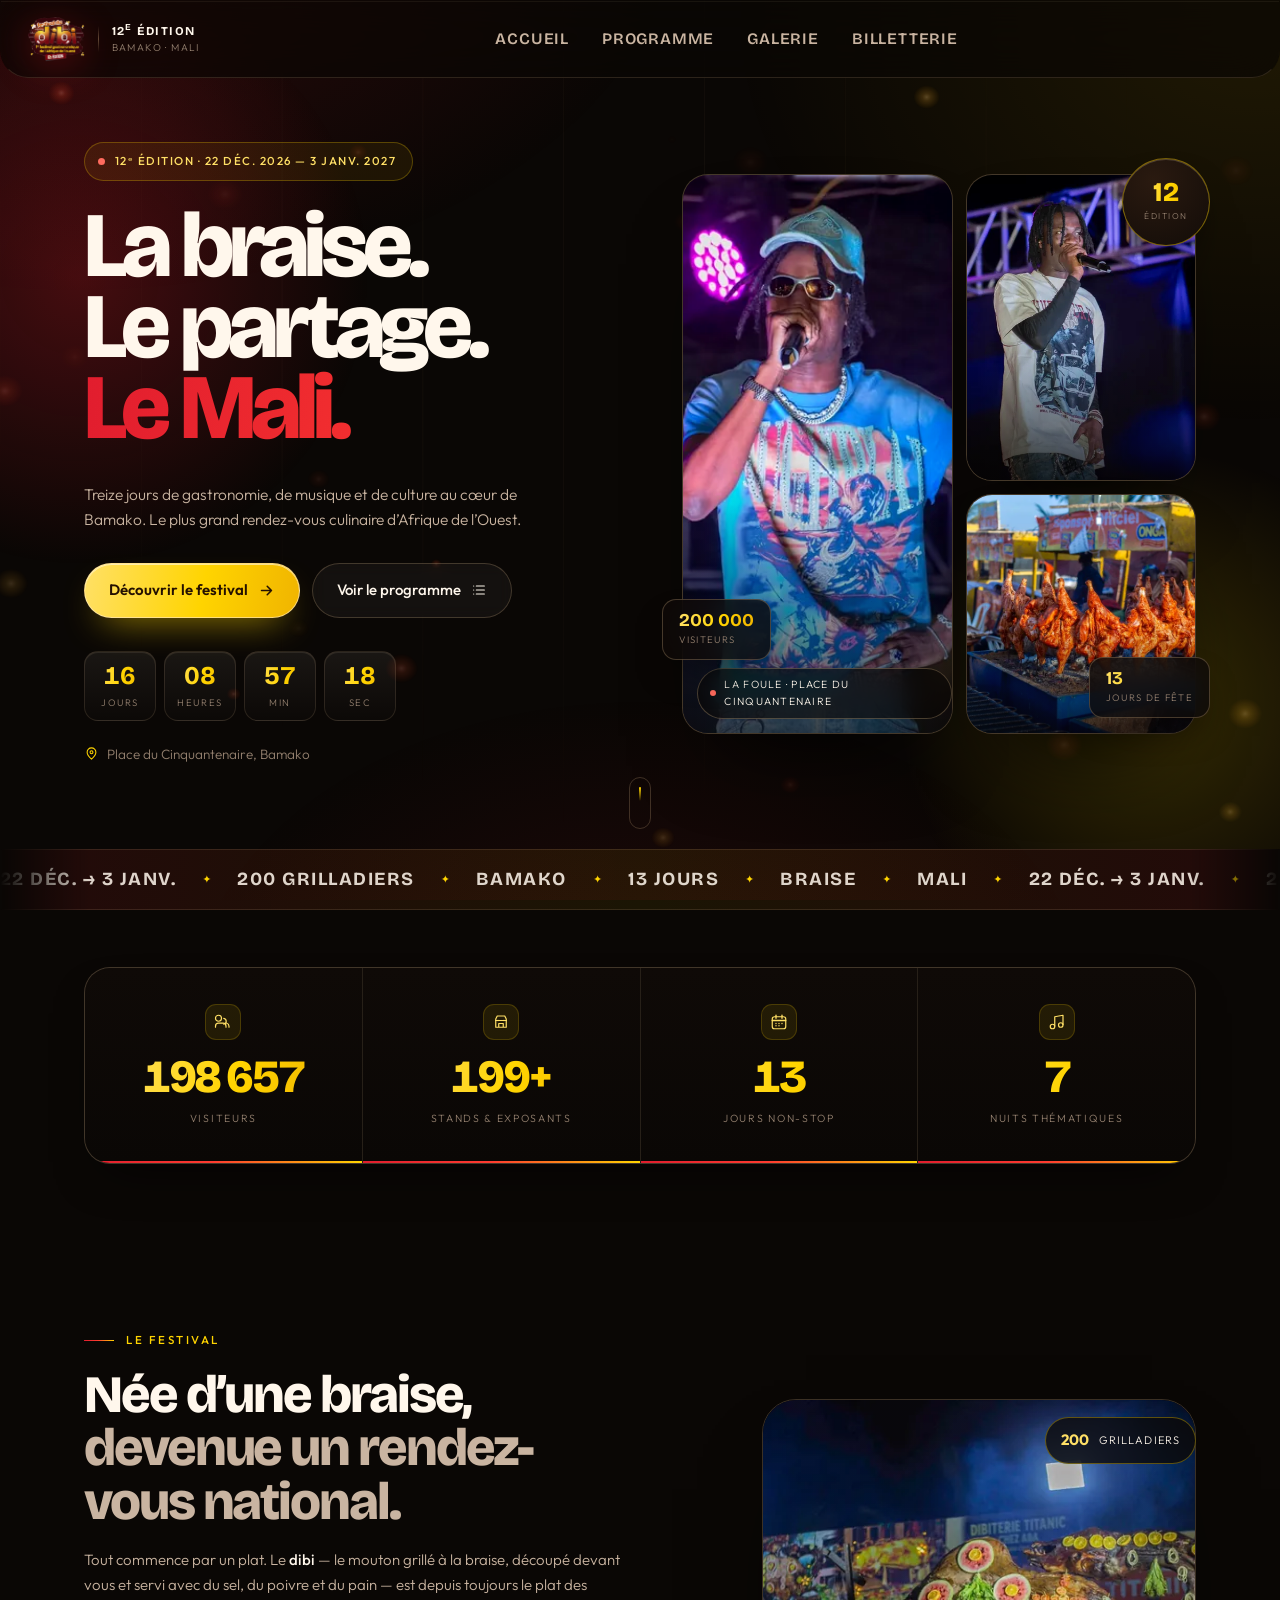
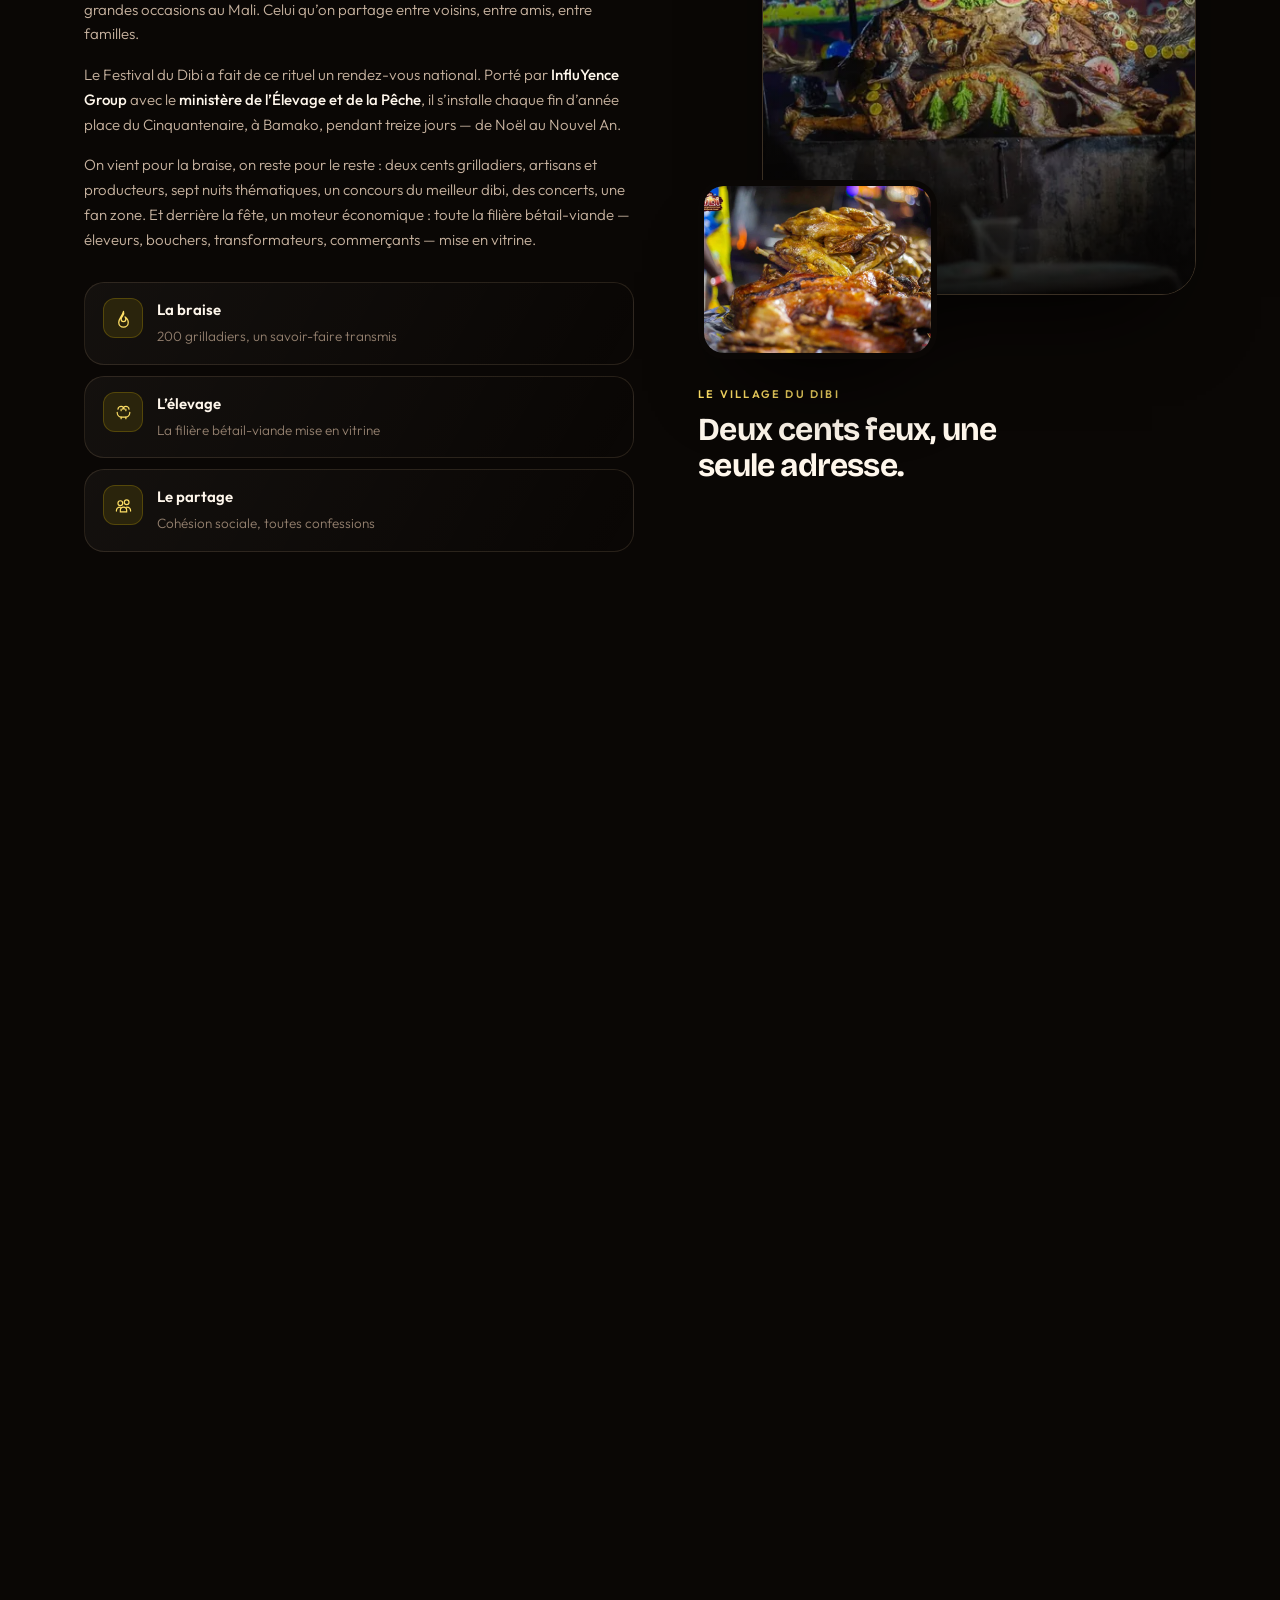
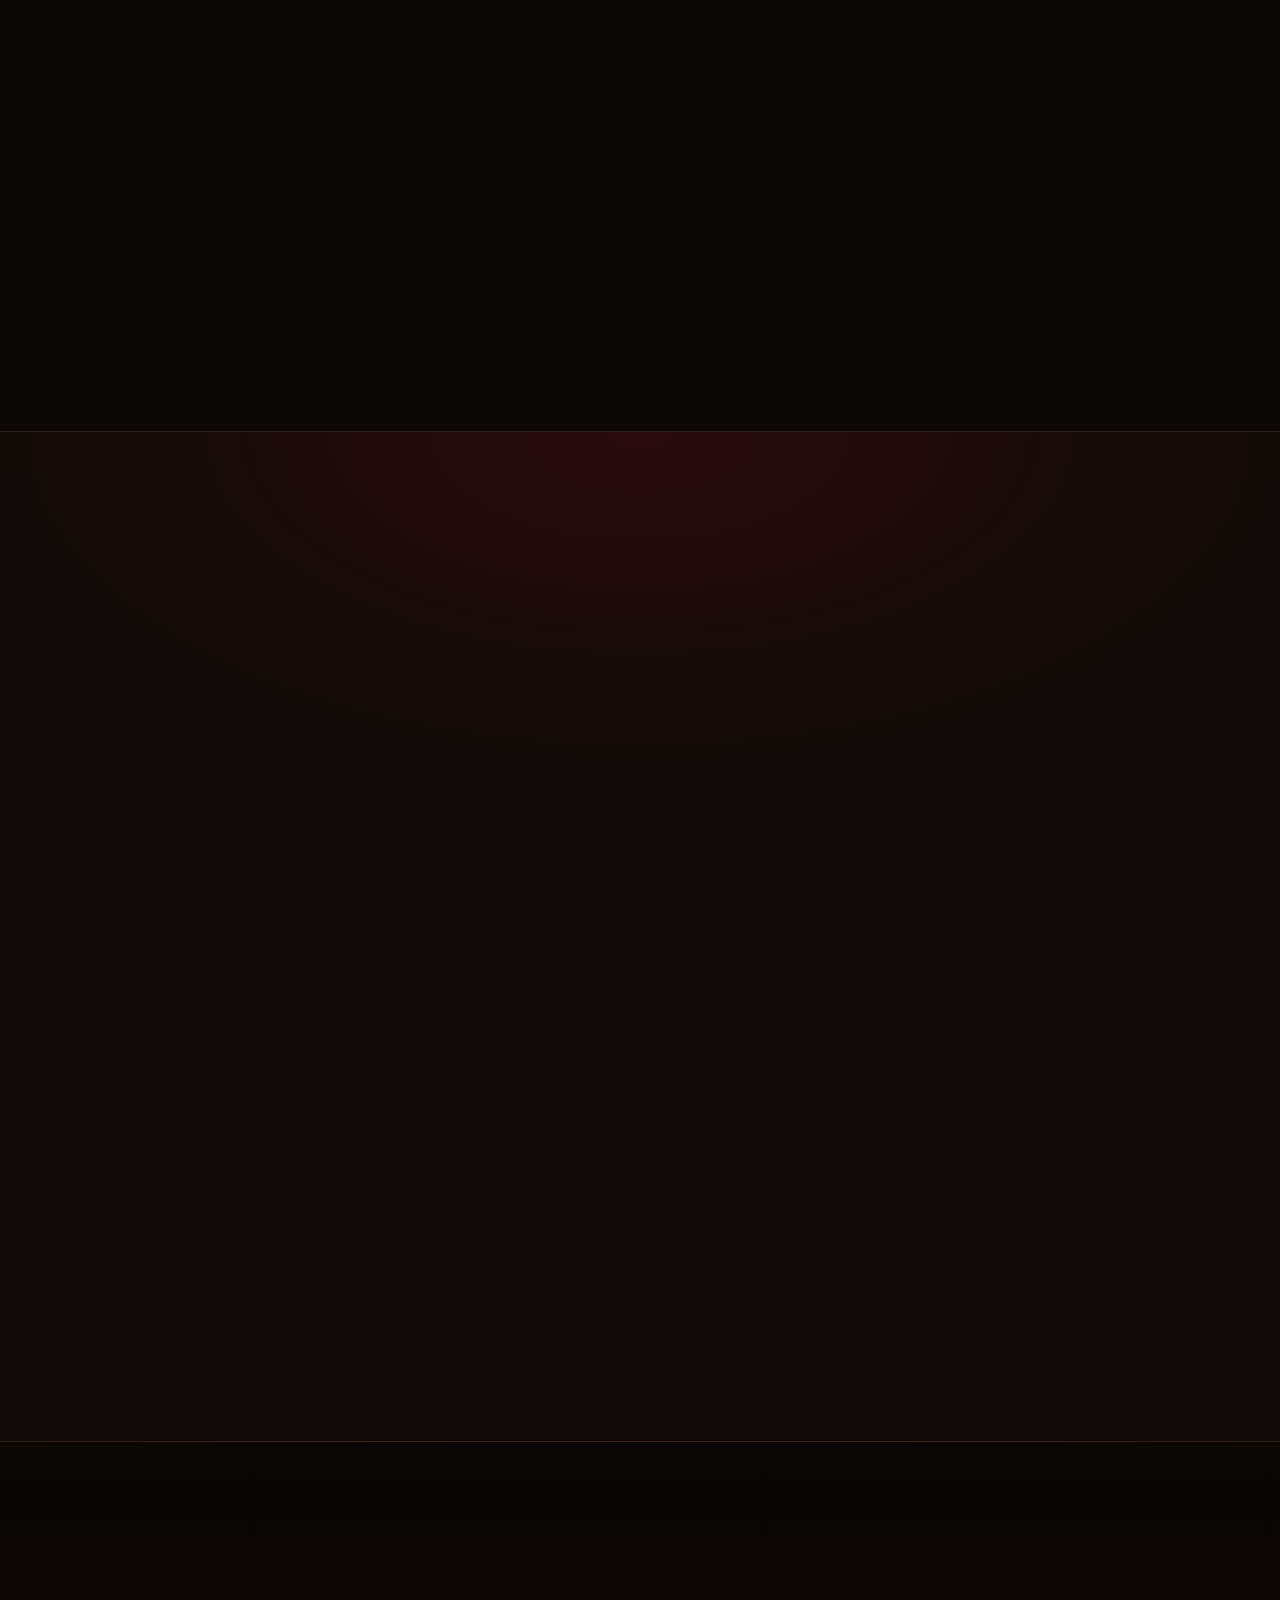
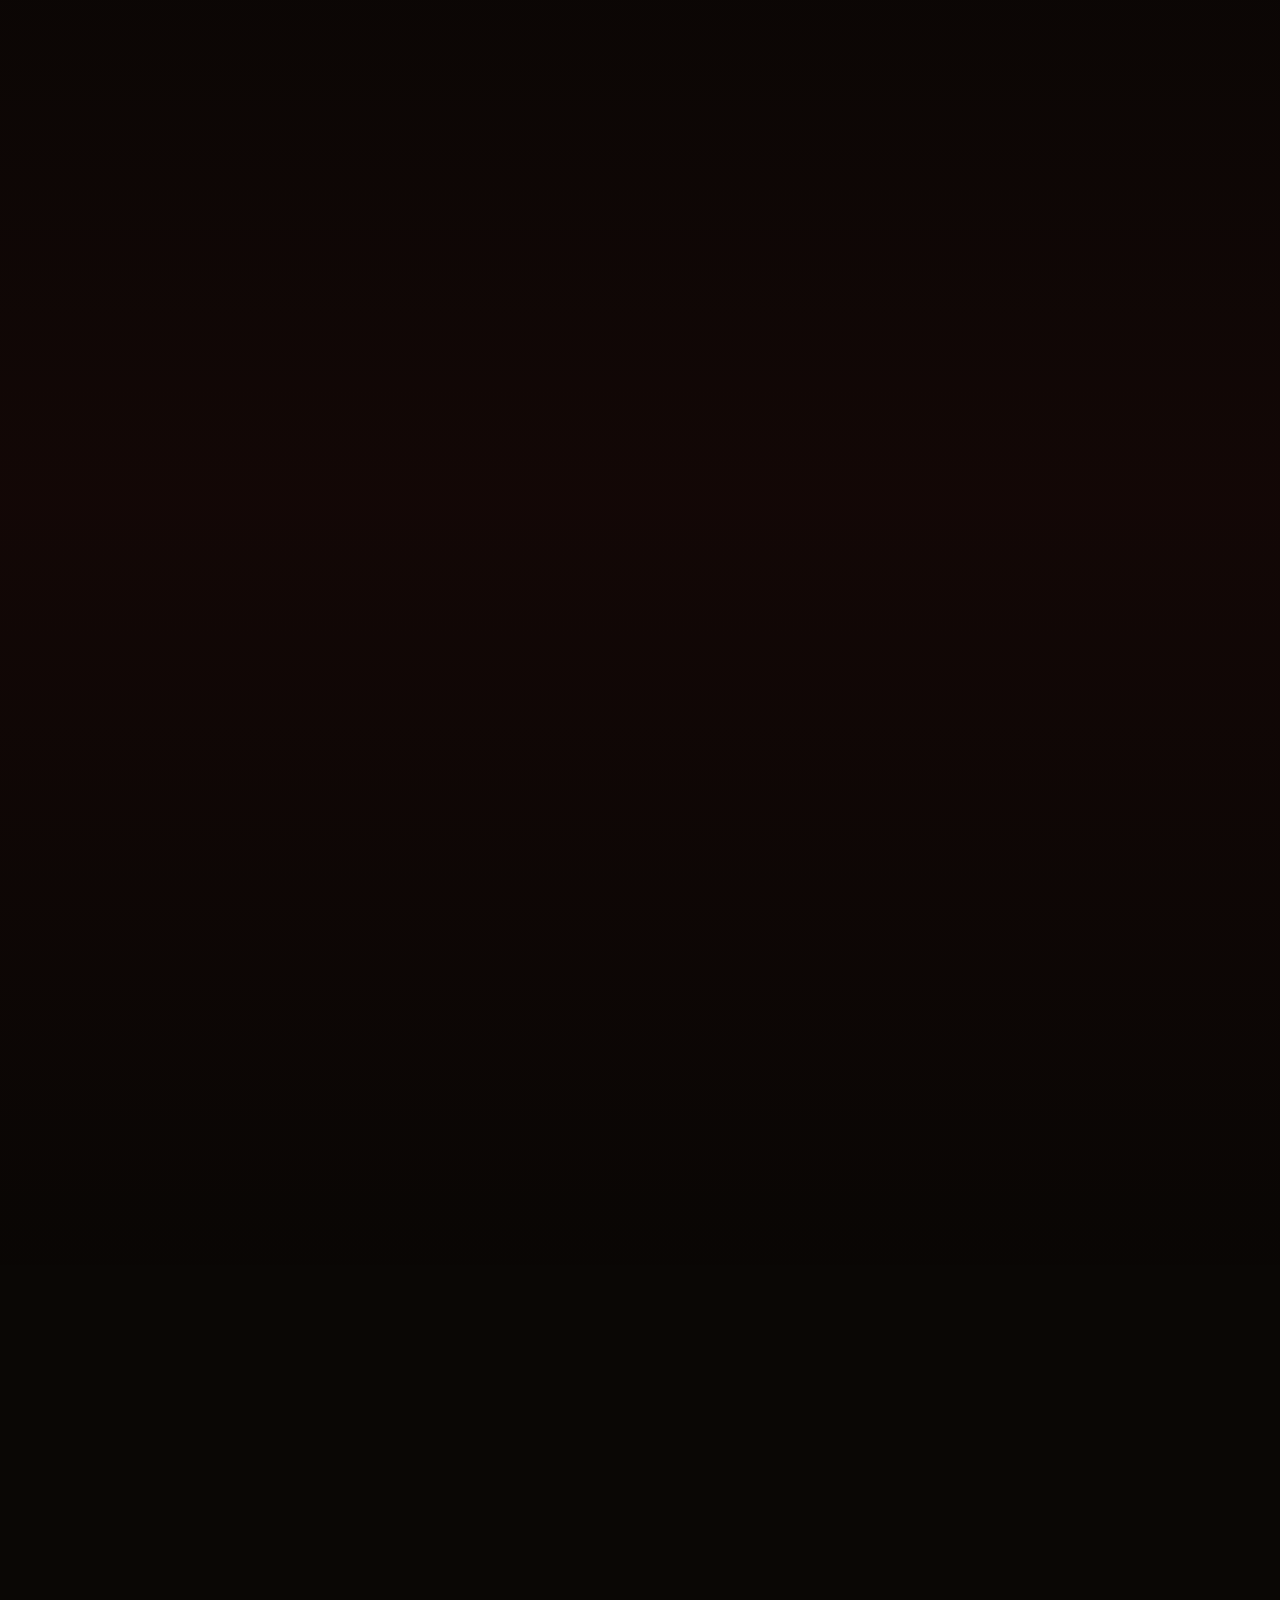
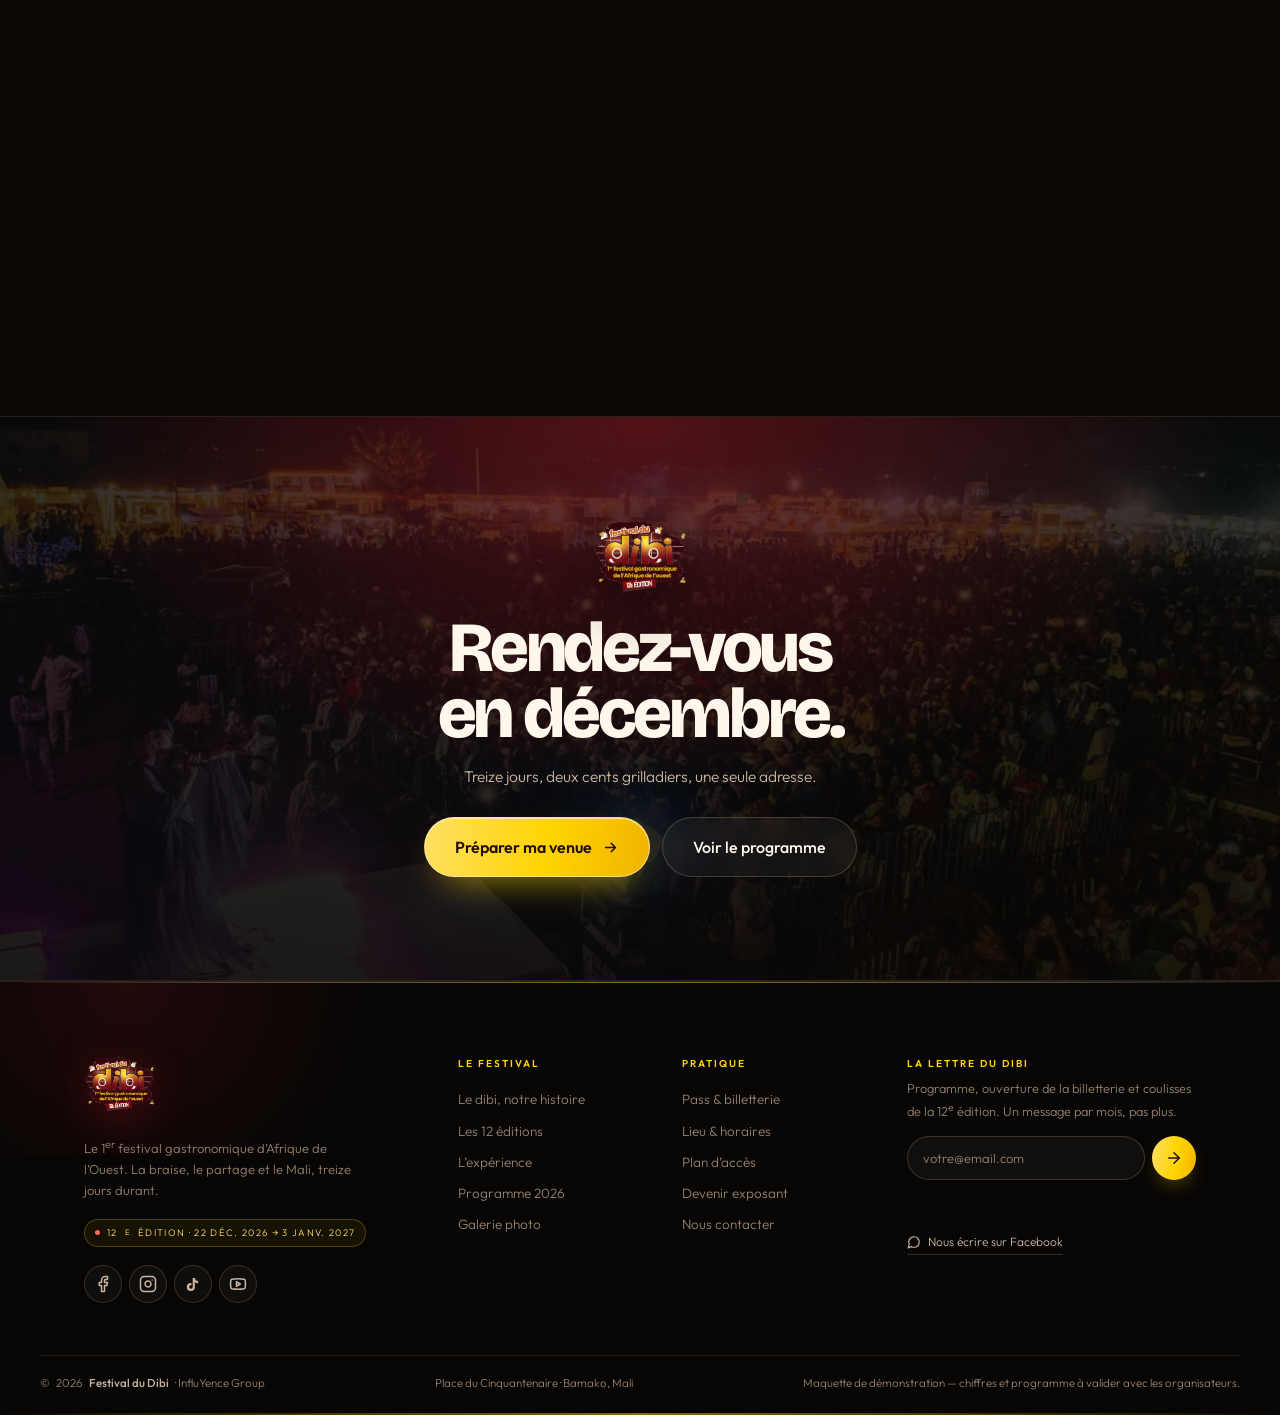
==== index.html @ 3b616dae "Structure a la racine pour GitHub Pages, suppression du Python et du code mort" ====
<!DOCTYPE html>
<html lang="fr">
<head>
<meta charset="utf-8">
<meta name="viewport" content="width=device-width, initial-scale=1, viewport-fit=cover">
<title>Festival du Dibi — 12ᵉ édition · Bamako</title>
<meta name="description" content="Le 1ᵉʳ festival gastronomique d’Afrique de l’Ouest. Du 22 décembre 2026 au 3 janvier 2027, place du Cinquantenaire à Bamako : braise, musique, partage.">
<meta name="theme-color" content="#0A0705">
<meta name="color-scheme" content="dark">
<meta name="apple-mobile-web-app-capable" content="yes">
<meta name="apple-mobile-web-app-status-bar-style" content="black-translucent">
<meta name="apple-mobile-web-app-title" content="Festi Dibi">

<script>document.documentElement.classList.add("js");</script>

<link rel="manifest" href="manifest.webmanifest">
<link rel="icon" href="assets/logo-mark.png" type="image/png">
<link rel="apple-touch-icon" href="assets/apple-touch-icon.png">

<meta property="og:type" content="website">
<meta property="og:title" content="Festival du Dibi — 12ᵉ édition">
<meta property="og:description" content="Treize jours de braise, de musique et de partage. Du 22 décembre 2026 au 3 janvier 2027, place du Cinquantenaire, Bamako.">
<meta property="og:image" content="assets/photos/og-festival.jpg">
<meta property="og:image:width" content="1200">
<meta property="og:image:height" content="630">
<meta name="twitter:card" content="summary_large_image">

<link rel="preconnect" href="https://fonts.googleapis.com">
<link rel="preconnect" href="https://fonts.gstatic.com" crossorigin>
<link href="https://fonts.googleapis.com/css2?family=Bricolage+Grotesque:opsz,wght@12..96,400;12..96,600;12..96,700;12..96,800&family=Outfit:wght@300;400;500;600&display=swap" rel="stylesheet">

<link rel="preload" as="image" href="assets/photos/singer-blue-1600.webp" imagesrcset="assets/photos/singer-blue-800.webp 800w, assets/photos/singer-blue-1600.webp 1600w" imagesizes="(max-width: 1080px) 92vw, 30vw">

<link rel="stylesheet" href="css/styles.css">
<link rel="stylesheet" href="css/header.css">
</head>
<body>

<a class="skip" href="#contenu">Aller au contenu</a>

<main id="contenu">

<!-- ================================ HERO ================================ -->
<section class="hero" id="accueil">
  <canvas class="embers" id="embers" aria-hidden="true"></canvas>
  <div class="hero__grid" aria-hidden="true"></div>
  <div class="hero__glow hero__glow--a" aria-hidden="true" data-parallax="0.05"></div>
  <div class="hero__glow hero__glow--b" aria-hidden="true" data-parallax="-0.04"></div>

  <div class="wrap hero__inner">
    <div class="hero__copy">
      <p class="chip" data-hero>
        <span class="chip__dot"></span>
        12ᵉ édition · 22 déc. 2026 — 3 janv. 2027
      </p>

      <h1 class="hero__title">
        <span class="line" data-hero>La braise.</span>
        <span class="line" data-hero>Le partage.</span>
        <span class="line grad" data-hero>Le Mali.</span>
      </h1>

      <p class="hero__lede" data-hero>
        Treize jours de gastronomie, de musique et de culture au cœur de Bamako.
        Le plus grand rendez-vous culinaire d’Afrique de l’Ouest.
      </p>

      <div class="hero__actions" data-hero>
        <a class="btn btn--primary" href="#festival">
          Découvrir le festival
          <svg class="arrow" viewBox="0 0 24 24" width="17" height="17" aria-hidden="true"><path d="M5 12h14M13 6l6 6-6 6" fill="none" stroke="currentColor" stroke-width="2.2" stroke-linecap="round" stroke-linejoin="round"/></svg>
        </a>
        <a class="btn btn--ghost" href="lineup.html">
          Voir le programme
          <svg viewBox="0 0 24 24" width="16" height="16" aria-hidden="true"><path d="M8 6h12M8 12h12M8 18h12M4 6h.01M4 12h.01M4 18h.01" fill="none" stroke="currentColor" stroke-width="1.8" stroke-linecap="round"/></svg>
        </a>
      </div>

      <div class="hero__meta" data-hero>
        <div class="countdown" id="countdown" aria-live="polite">
          <div class="countdown__cell"><b id="cd-d">—</b><span>jours</span></div>
          <div class="countdown__cell"><b id="cd-h">—</b><span>heures</span></div>
          <div class="countdown__cell"><b id="cd-m">—</b><span>min</span></div>
          <div class="countdown__cell"><b id="cd-s">—</b><span>sec</span></div>
        </div>
        <a class="hero__place" href="https://www.google.com/maps/search/?api=1&amp;query=Place+du+Cinquantenaire+Bamako" target="_blank" rel="noopener">
          <svg viewBox="0 0 24 24" width="15" height="15" aria-hidden="true"><path d="M12 21s7-6.1 7-11a7 7 0 1 0-14 0c0 4.9 7 11 7 11Z" fill="none" stroke="currentColor" stroke-width="1.7"/><circle cx="12" cy="10" r="2.3" fill="none" stroke="currentColor" stroke-width="1.7"/></svg>
          Place du Cinquantenaire, Bamako
        </a>
      </div>
    </div>

    <div class="hero__visual">
      <div class="frame frame--main" data-hero>
        <img src="assets/photos/singer-blue-800.webp"
             srcset="assets/photos/singer-blue-800.webp 800w, assets/photos/singer-blue-1600.webp 1600w"
             sizes="(max-width: 1080px) 92vw, 30vw"
             width="1600" height="1066"
             alt="Un artiste chante sur la scène du Festival du Dibi"
             fetchpriority="high" decoding="async">
        <span class="frame__tag"><span class="chip__dot"></span>La foule · Place du Cinquantenaire</span>
      </div>

      <div class="frame frame--a" data-hero>
        <img src="assets/photos/singer-white-800.webp"
             srcset="assets/photos/singer-white-800.webp 800w, assets/photos/singer-white-1600.webp 1600w"
             sizes="(max-width: 1080px) 45vw, 20vw"
             width="1600" height="1066"
             alt="Un artiste en concert sur la grande scène"
             loading="eager" decoding="async">
      </div>

      <div class="frame frame--b" data-hero>
        <img src="assets/photos/grill-skewers-800.webp"
             srcset="assets/photos/grill-skewers-800.webp 800w, assets/photos/grill-skewers-1600.webp 1600w"
             sizes="(max-width: 1080px) 45vw, 20vw"
             width="1600" height="1066"
             alt="Brochettes de dibi dorées sur la braise"
             loading="eager" decoding="async">
      </div>

      <div class="hero__edition" data-hero aria-hidden="true">
        <div><b>12</b><span>édition</span></div>
      </div>
      <div class="hero__badge hero__badge--1" data-hero>
        <b>200 000</b><span>visiteurs</span>
      </div>
      <div class="hero__badge hero__badge--2" data-hero>
        <b>13</b><span>jours de fête</span>
      </div>
    </div>
  </div>

  <a class="scroll-cue" href="#chiffres" aria-label="Faire défiler la page">
    <span class="scroll-cue__line"></span>
  </a>
</section>

<!-- ============================== MARQUEE ============================== -->
<div class="marquee" aria-hidden="true">
  <div class="marquee__track">
    <span>22 déc. → 3 janv.</span><i>✦</i><span>200 grilladiers</span><i>✦</i><span>Bamako</span><i>✦</i><span>13 jours</span><i>✦</i><span>Braise</span><i>✦</i><span>Mali</span><i>✦</i>
    <span>22 déc. → 3 janv.</span><i>✦</i><span>200 grilladiers</span><i>✦</i><span>Bamako</span><i>✦</i><span>13 jours</span><i>✦</i><span>Braise</span><i>✦</i><span>Mali</span><i>✦</i>
  </div>
</div>

<!-- =============================== CHIFFRES ============================= -->
<section class="section section--tight" id="chiffres">
  <div class="wrap">
    <div class="stats">
      <article class="stat" data-reveal>
        <span class="stat__ico">
          <svg width="18" height="18" viewBox="0 0 24 24" fill="none" aria-hidden="true"><path d="M16 19v-1.5a4 4 0 0 0-4-4H6a4 4 0 0 0-4 4V19m18 0v-1.5a4 4 0 0 0-3-3.87M13 7.13A4 4 0 0 1 13 15M10 7a4 4 0 1 1-8 0 4 4 0 0 1 8 0Z" stroke="currentColor" stroke-width="1.6" stroke-linecap="round"/></svg>
        </span>
        <b class="stat__num" data-count="200000">0</b>
        <span class="stat__label">visiteurs</span>
      </article>
      <article class="stat" data-reveal data-delay="70">
        <span class="stat__ico">
          <svg width="18" height="18" viewBox="0 0 24 24" fill="none" aria-hidden="true"><path d="M4 10h16M5 10V8l2-4h10l2 4v2M5 10v9h14v-9M9 19v-5h6v5" stroke="currentColor" stroke-width="1.6" stroke-linejoin="round"/><path d="M8 10h.01M16 10h.01" stroke="currentColor" stroke-width="2" stroke-linecap="round"/></svg>
        </span>
        <b class="stat__num" data-count="200" data-suffix="+">0</b>
        <span class="stat__label">stands &amp; exposants</span>
      </article>
      <article class="stat" data-reveal data-delay="140">
        <span class="stat__ico">
          <svg width="18" height="18" viewBox="0 0 24 24" fill="none" aria-hidden="true"><rect x="3" y="5" width="18" height="16" rx="3" stroke="currentColor" stroke-width="1.6"/><path d="M8 3v4M16 3v4M3 10h18M8 14h.01M12 14h.01M16 14h.01M8 17h.01M12 17h.01" stroke="currentColor" stroke-width="1.8" stroke-linecap="round"/></svg>
        </span>
        <b class="stat__num" data-count="13">0</b>
        <span class="stat__label">jours non-stop</span>
      </article>
      <article class="stat" data-reveal data-delay="210">
        <span class="stat__ico">
          <svg width="18" height="18" viewBox="0 0 24 24" fill="none" aria-hidden="true"><path d="M9 18V5l11-2v13" stroke="currentColor" stroke-width="1.6" stroke-linejoin="round"/><circle cx="6" cy="18" r="3" stroke="currentColor" stroke-width="1.6"/><circle cx="17" cy="16" r="3" stroke="currentColor" stroke-width="1.6"/></svg>
        </span>
        <b class="stat__num" data-count="7">0</b>
        <span class="stat__label">nuits thématiques</span>
      </article>
    </div>
  </div>
</section>

<!-- =============================== FESTIVAL ============================= -->
<section class="section" id="festival">
  <div class="wrap split">
    <div class="split__text">
      <p class="eyebrow" data-reveal>Le festival</p>
      <h2 class="h2" data-reveal data-delay="60">
        Née d’une braise,<br><span class="muted">devenue un rendez-vous national.</span>
      </h2>
      <p class="lead" data-reveal data-delay="120">
        Tout commence par un plat. Le <strong>dibi</strong> — le mouton grillé à la braise,
        découpé devant vous et servi avec du sel, du poivre et du pain — est depuis toujours
        le plat des grandes occasions au Mali. Celui qu’on partage entre voisins, entre amis,
        entre familles.
      </p>
      <p class="lead" data-reveal data-delay="170">
        Le Festival du Dibi a fait de ce rituel un rendez-vous national. Porté par
        <strong>InfluYence Group</strong> avec le <strong>ministère de l’Élevage et de la Pêche</strong>,
        il s’installe chaque fin d’année place du Cinquantenaire, à Bamako, pendant treize
        jours — de Noël au Nouvel An.
      </p>
      <p class="lead" data-reveal data-delay="220">
        On vient pour la braise, on reste pour le reste : deux cents grilladiers, artisans et
        producteurs, sept nuits thématiques, un concours du meilleur dibi, des concerts, une
        fan zone. Et derrière la fête, un moteur économique : toute la filière bétail-viande —
        éleveurs, bouchers, transformateurs, commerçants — mise en vitrine.
      </p>

      <ul class="pillars">
        <li data-reveal data-delay="250">
          <span class="pillars__ico">
            <svg viewBox="0 0 24 24" width="19" height="19" aria-hidden="true"><path d="M12 3c2 5-3 6-3 10a3 3 0 0 0 6 0c0-1-.4-2-1-3 3 2 4 5 4 7a6 6 0 1 1-12 0c0-5 4-7 6-14Z" fill="none" stroke="currentColor" stroke-width="1.6" stroke-linejoin="round"/></svg>
          </span>
          <div><b>La braise</b><span>200 grilladiers, un savoir-faire transmis</span></div>
        </li>
        <li data-reveal data-delay="295">
          <span class="pillars__ico">
            <svg viewBox="0 0 24 24" width="19" height="19" aria-hidden="true"><path d="M5 9c0-2 2-3.5 4-3.5S13 7 13 9M19 9c0-2-2-3.5-4-3.5S11 7 11 9M4 13c0 3 2 6 5 6h6c3 0 5-3 5-6M9 9v2m6-2v2" fill="none" stroke="currentColor" stroke-width="1.5" stroke-linecap="round"/><path d="M9 19v2m6-2v2" stroke="currentColor" stroke-width="1.5" stroke-linecap="round"/></svg>
          </span>
          <div><b>L’élevage</b><span>La filière bétail-viande mise en vitrine</span></div>
        </li>
        <li data-reveal data-delay="340">
          <span class="pillars__ico">
            <svg viewBox="0 0 24 24" width="19" height="19" aria-hidden="true"><path d="M16 11a3 3 0 1 0 0-6 3 3 0 0 0 0 6Zm-8 1a3 3 0 1 0 0-6 3 3 0 0 0 0 6Zm0 2c-3 0-5 2-5 5m13-5c3 0 5 2 5 5m-9-5c-2.5 0-4 1.5-4 4v2h8v-2c0-2.5-1.5-4-4-4Z" fill="none" stroke="currentColor" stroke-width="1.5" stroke-linecap="round"/></svg>
          </span>
          <div><b>Le partage</b><span>Cohésion sociale, toutes confessions</span></div>
        </li>
      </ul>
    </div>

    <div class="split__media" data-reveal="scale" data-delay="100">
      <div class="photo-stack">
        <figure class="photo-stack__main">
          <img src="assets/photos/grill-stall-800.webp"
               srcset="assets/photos/grill-stall-800.webp 800w, assets/photos/grill-stall-1600.webp 1600w"
               sizes="(max-width: 1080px) 90vw, 42vw"
               width="1600" height="1066"
               alt="Une pièce de dibi décorée, présentée la nuit dans le village des grilladiers"
               loading="lazy" decoding="async">
        </figure>
        <figure class="photo-stack__inset">
          <img src="assets/photos/grill-close-800.webp"
               srcset="assets/photos/grill-close-800.webp 800w, assets/photos/grill-close-1600.webp 1600w"
               sizes="(max-width: 1080px) 48vw, 22vw"
               width="1600" height="1066"
               alt="Dibi grillé, doré et croustillant"
               loading="lazy" decoding="async">
        </figure>
        <div class="photo-stack__badge"><b>200</b> grilladiers</div>
      </div>
      <div class="photo-stack__caption">
        <span>Le village du dibi</span>
        <b>Deux cents feux, une seule adresse.</b>
      </div>
    </div>
  </div>
</section>

<!-- ============================== EXPÉRIENCE ============================ -->
<section class="section section--lazy" id="experience">
  <div class="wrap">
    <header class="section__head section__head--split">
      <div>
        <p class="eyebrow" data-reveal>Sur place</p>
        <h2 class="h2" data-reveal data-delay="60">Six raisons<br><span class="muted">de venir.</span></h2>
      </div>
      <p class="section__intro section__intro--right" data-reveal data-delay="120">
        Le programme complet des treize jours arrive sur la plateforme.
        En attendant, voici ce qui vous attend place du Cinquantenaire.
      </p>
    </header>

    <div class="exp-grid" data-stagger>
      <article class="exp" data-stagger-item>
        <div class="exp__media">
          <img src="assets/photos/grill-close-800.webp" width="1600" height="1066" alt="Le dibi à la braise" loading="lazy" decoding="async">
          <span class="exp__ico"><svg width="18" height="18" viewBox="0 0 24 24" fill="none" aria-hidden="true"><path d="M12 3c2 5-3 6-3 10a3 3 0 0 0 6 0c0-1-.4-2-1-3 3 2 4 5 4 7a6 6 0 1 1-12 0c0-5 4-7 6-14Z" stroke="currentColor" stroke-width="1.6" stroke-linejoin="round"/></svg></span>
          <span class="exp__num">01</span>
          <span class="exp__cat">Gastronomie</span>
        </div>
        <div class="exp__body">
          <h3>Le concours du meilleur dibi</h3>
          <p>Les grilladiers s’affrontent à la braise. Le public goûte, vote, et le palmarès se joue au feu.</p>
        </div>
      </article>

      <article class="exp" data-stagger-item>
        <div class="exp__media">
          <img src="assets/photos/singer-blue-800.webp" width="1600" height="1066" alt="Concert sur la grande scène" loading="lazy" decoding="async">
          <span class="exp__ico"><svg width="18" height="18" viewBox="0 0 24 24" fill="none" aria-hidden="true"><path d="M9 18V5l11-2v13" stroke="currentColor" stroke-width="1.6" stroke-linejoin="round"/><circle cx="6" cy="18" r="3" stroke="currentColor" stroke-width="1.6"/><circle cx="17" cy="16" r="3" stroke="currentColor" stroke-width="1.6"/></svg></span>
          <span class="exp__num">02</span>
          <span class="exp__cat">Musique</span>
        </div>
        <div class="exp__body">
          <h3>Les nuits thématiques</h3>
          <p>Sept soirées, sept ambiances : concerts, invités d’honneur, traditions et patrimoine malien.</p>
        </div>
      </article>

      <article class="exp" data-stagger-item>
        <div class="exp__media">
          <img src="assets/photos/stage-tradition-800.webp" width="1600" height="1066" alt="Deux hommes en tenue traditionnelle sur la scène" loading="lazy" decoding="async">
          <span class="exp__ico"><svg width="18" height="18" viewBox="0 0 24 24" fill="none" aria-hidden="true"><path d="M4 9h16l-1 11H5L4 9Zm4 0V6a4 4 0 0 1 8 0v3M9 13v3m6-3v3" stroke="currentColor" stroke-width="1.6" stroke-linejoin="round"/></svg></span>
          <span class="exp__num">03</span>
          <span class="exp__cat">Artisanat</span>
        </div>
        <div class="exp__body">
          <h3>Le village artisanal</h3>
          <p>Pagnes, cuir, bijoux, épices : les artisans du Mali exposent et vendent sur place.</p>
        </div>
      </article>

      <article class="exp" data-stagger-item>
        <div class="exp__media">
          <img src="assets/photos/aerial-800.webp" width="1600" height="1066" alt="Vue aérienne du village du festival" loading="lazy" decoding="async">
          <span class="exp__ico"><svg width="18" height="18" viewBox="0 0 24 24" fill="none" aria-hidden="true"><rect x="3" y="4" width="18" height="13" rx="2" stroke="currentColor" stroke-width="1.6"/><path d="M8 21h8m-4-4v4" stroke="currentColor" stroke-width="1.6" stroke-linecap="round"/><path d="m10 8 4 2.5-4 2.5V8Z" fill="currentColor"/></svg></span>
          <span class="exp__num">04</span>
          <span class="exp__cat">Sport</span>
        </div>
        <div class="exp__body">
          <h3>La fan zone</h3>
          <p>Les matchs diffusés en direct, dans une ambiance de stade, entre deux brochettes.</p>
        </div>
      </article>

      <article class="exp" data-stagger-item>
        <div class="exp__media">
          <img src="assets/photos/crowd-girls-800.webp" width="1600" height="1066" alt="Des festivalières souriantes dans la foule" loading="lazy" decoding="async">
          <span class="exp__ico"><svg width="18" height="18" viewBox="0 0 24 24" fill="none" aria-hidden="true"><path d="M7 3v8m10-8v8M5 11h14v2a7 7 0 0 1-14 0v-2Zm7 9v3" stroke="currentColor" stroke-width="1.6" stroke-linecap="round" stroke-linejoin="round"/></svg></span>
          <span class="exp__num">05</span>
          <span class="exp__cat">Convivialité</span>
        </div>
        <div class="exp__body">
          <h3>Le repas partagé</h3>
          <p>Des tables communes, des inconnus qui deviennent voisins. C’est ça, le dibi.</p>
        </div>
      </article>

      <article class="exp" data-stagger-item>
        <div class="exp__media">
          <img src="assets/photos/grill-stall-800.webp" width="1600" height="1066" alt="Une pièce de dibi décorée dans le village des grilladiers" loading="lazy" decoding="async">
          <span class="exp__ico"><svg width="18" height="18" viewBox="0 0 24 24" fill="none" aria-hidden="true"><path d="M12 21c5-2 8-6 8-11V5l-8-2-8 2v5c0 5 3 9 8 11Z" stroke="currentColor" stroke-width="1.6" stroke-linejoin="round"/><path d="M9 12c1.5-2 4.5-2 6 0M9.5 15c1-1 4-1 5 0" stroke="currentColor" stroke-width="1.5" stroke-linecap="round"/></svg></span>
          <span class="exp__num">06</span>
          <span class="exp__cat">Filière</span>
        </div>
        <div class="exp__body">
          <h3>Le village des producteurs</h3>
          <p>Riz, mil, sorgho, volaille, poisson : les filières agricoles maliennes en vitrine.</p>
        </div>
      </article>
    </div>
  </div>
</section>

<!-- =============================== GALERIE ============================== -->
<section class="section section--lazy" id="galerie">
  <div class="wrap">
    <div class="section__topline">
      <header class="section__head">
        <p class="eyebrow" data-reveal>La braise en images</p>
        <h2 class="h2" data-reveal data-delay="60">Des visages,<br><span class="muted">des feux, des nuits.</span></h2>
      </header>
      <a class="link-arrow" href="galerie.html" data-reveal data-delay="120">
        Toute la galerie
        <svg viewBox="0 0 24 24" width="15" height="15" aria-hidden="true"><path d="M5 12h14M13 6l6 6-6 6" fill="none" stroke="currentColor" stroke-width="2" stroke-linecap="round" stroke-linejoin="round"/></svg>
      </a>
    </div>

    <div class="gal-grid" data-stagger>
      <figure class="shot shot--wide" data-stagger-item>
        <button class="shot__btn" type="button" data-lightbox data-full="assets/photos/aerial-1600.webp" data-title="Le village vu du ciel" data-cat="Foule">
          <img src="assets/photos/aerial-800.webp" width="1600" height="1066" alt="Vue aérienne du village du Festival du Dibi" loading="lazy" decoding="async">
          <span class="shot__overlay"></span>
          <span class="shot__zoom"><svg width="15" height="15" viewBox="0 0 24 24" fill="none" aria-hidden="true"><path d="M14 4h6v6M20 4l-7 7M10 20H4v-6M4 20l7-7" stroke="currentColor" stroke-width="1.8" stroke-linecap="round"/></svg></span>
          <span class="shot__cap"><span>Foule</span><b>Le village vu du ciel</b></span>
        </button>
      </figure>

      <figure class="shot" data-stagger-item>
        <button class="shot__btn" type="button" data-lightbox data-full="assets/photos/singer-blue-1600.webp" data-title="La nuit afrobeat" data-cat="Scène">
          <img src="assets/photos/singer-blue-800.webp" width="1600" height="1066" alt="Un chanteur sur la scène du festival" loading="lazy" decoding="async">
          <span class="shot__overlay"></span>
          <span class="shot__zoom"><svg width="15" height="15" viewBox="0 0 24 24" fill="none" aria-hidden="true"><path d="M14 4h6v6M20 4l-7 7M10 20H4v-6M4 20l7-7" stroke="currentColor" stroke-width="1.8" stroke-linecap="round"/></svg></span>
          <span class="shot__cap"><span>Scène</span><b>La nuit afrobeat</b></span>
        </button>
      </figure>

      <figure class="shot" data-stagger-item>
        <button class="shot__btn" type="button" data-lightbox data-full="assets/photos/crowd-girls-1600.webp" data-title="Le public" data-cat="Foule">
          <img src="assets/photos/crowd-girls-800.webp" width="1600" height="1066" alt="Des festivalières dans la foule" loading="lazy" decoding="async">
          <span class="shot__overlay"></span>
          <span class="shot__zoom"><svg width="15" height="15" viewBox="0 0 24 24" fill="none" aria-hidden="true"><path d="M14 4h6v6M20 4l-7 7M10 20H4v-6M4 20l7-7" stroke="currentColor" stroke-width="1.8" stroke-linecap="round"/></svg></span>
          <span class="shot__cap"><span>Foule</span><b>Le public</b></span>
        </button>
      </figure>

      <figure class="shot" data-stagger-item>
        <button class="shot__btn" type="button" data-lightbox data-full="assets/photos/grill-skewers-1600.webp" data-title="Brochettes au feu" data-cat="Gastronomie">
          <img src="assets/photos/grill-skewers-800.webp" width="1600" height="1066" alt="Brochettes de dibi sur la braise" loading="lazy" decoding="async">
          <span class="shot__overlay"></span>
          <span class="shot__zoom"><svg width="15" height="15" viewBox="0 0 24 24" fill="none" aria-hidden="true"><path d="M14 4h6v6M20 4l-7 7M10 20H4v-6M4 20l7-7" stroke="currentColor" stroke-width="1.8" stroke-linecap="round"/></svg></span>
          <span class="shot__cap"><span>Gastronomie</span><b>Brochettes au feu</b></span>
        </button>
      </figure>

      <figure class="shot" data-stagger-item>
        <button class="shot__btn" type="button" data-lightbox data-full="assets/photos/stage-tradition-1600.webp" data-title="Traditions du Sahel" data-cat="Scène">
          <img src="assets/photos/stage-tradition-800.webp" width="1600" height="1066" alt="Deux hommes en tenue traditionnelle sur scène" loading="lazy" decoding="async">
          <span class="shot__overlay"></span>
          <span class="shot__zoom"><svg width="15" height="15" viewBox="0 0 24 24" fill="none" aria-hidden="true"><path d="M14 4h6v6M20 4l-7 7M10 20H4v-6M4 20l7-7" stroke="currentColor" stroke-width="1.8" stroke-linecap="round"/></svg></span>
          <span class="shot__cap"><span>Scène</span><b>Traditions du Sahel</b></span>
        </button>
      </figure>

      <figure class="shot shot--wide" data-stagger-item>
        <button class="shot__btn" type="button" data-lightbox data-full="assets/photos/singer-white-1600.webp" data-title="Grande scène" data-cat="Scène">
          <img src="assets/photos/singer-white-800.webp" width="1280" height="960" alt="Un artiste en concert sur la grande scène" loading="lazy" decoding="async">
          <span class="shot__overlay"></span>
          <span class="shot__zoom"><svg width="15" height="15" viewBox="0 0 24 24" fill="none" aria-hidden="true"><path d="M14 4h6v6M20 4l-7 7M10 20H4v-6M4 20l7-7" stroke="currentColor" stroke-width="1.8" stroke-linecap="round"/></svg></span>
          <span class="shot__cap"><span>Scène</span><b>Grande scène</b></span>
        </button>
      </figure>
    </div>

    <div class="gal-more">
      <a class="btn btn--outline" href="galerie.html">
        Explorer les 8 photos
        <svg viewBox="0 0 24 24" width="16" height="16" aria-hidden="true"><path d="M4 7h16v12H4V7Zm0 4 5-3 4 3 3-2 4 3" fill="none" stroke="currentColor" stroke-width="1.7" stroke-linejoin="round"/><circle cx="15.5" cy="10.5" r="1" fill="currentColor"/></svg>
      </a>
    </div>
  </div>
</section>

<!-- =============================== PROGRAMME ============================ -->
<section class="section section--lazy" id="programme">
  <div class="wrap">
    <div class="section__topline">
      <header class="section__head">
        <p class="eyebrow" data-reveal>Le programme</p>
        <h2 class="h2" data-reveal data-delay="60">Trois nuits<br><span class="muted">à ne pas manquer.</span></h2>
      </header>
      <a class="link-arrow" href="lineup.html" data-reveal data-delay="120">
        Tout le line-up
        <svg viewBox="0 0 24 24" width="15" height="15" aria-hidden="true"><path d="M5 12h14M13 6l6 6-6 6" fill="none" stroke="currentColor" stroke-width="2" stroke-linecap="round" stroke-linejoin="round"/></svg>
      </a>
    </div>

    <div class="nights" data-stagger>
      <article class="night" data-stagger-item>
        <div class="night__date">
          <span class="night__day">22</span>
          <span class="night__month">déc. 2026</span>
        </div>
        <span class="night__tag">Ouverture</span>
        <h3>La braise s’allume</h3>
        <p>Cérémonie d’ouverture, allumage des feux et première grande nuit de concerts.</p>
        <div class="night__lineup"><span>Cérémonie</span><span>Awa Sanga</span><span>Kora Roots</span></div>
        <p class="night__foot">
          <svg width="13" height="13" viewBox="0 0 24 24" fill="none" aria-hidden="true"><circle cx="12" cy="12" r="9" stroke="currentColor" stroke-width="1.7"/><path d="M12 7v5l3 2" stroke="currentColor" stroke-width="1.7" stroke-linecap="round"/></svg>
          18 h → 2 h · Grande scène
        </p>
      </article>

      <article class="night" data-stagger-item>
        <div class="night__date">
          <span class="night__day">26</span>
          <span class="night__month">déc. 2026</span>
        </div>
        <span class="night__tag">Nuit mandingue</span>
        <h3>Les cordes du Mandé</h3>
        <p>Kora, ngoni et voix : le patrimoine mandingue rencontre la scène contemporaine.</p>
        <div class="night__lineup"><span>Ensemble Kanaga</span><span>Sira Koné</span><span>Invités</span></div>
        <p class="night__foot">
          <svg width="13" height="13" viewBox="0 0 24 24" fill="none" aria-hidden="true"><circle cx="12" cy="12" r="9" stroke="currentColor" stroke-width="1.7"/><path d="M12 7v5l3 2" stroke="currentColor" stroke-width="1.7" stroke-linecap="round"/></svg>
          19 h → 2 h · Scène Dibi
        </p>
      </article>

      <article class="night night--featured" data-stagger-item>
        <div class="night__date">
          <span class="night__day">31</span>
          <span class="night__month">déc. 2026</span>
        </div>
        <span class="night__tag">Réveillon</span>
        <h3>Une nuit pour 2027</h3>
        <p>Le grand réveillon du Dibi : concerts, compteur géant et feu d’artifice sur la place.</p>
        <div class="night__lineup"><span>Nana Diarra</span><span>DJ Sahel</span><span>Le Collectif Ba</span></div>
        <p class="night__foot">
          <svg width="13" height="13" viewBox="0 0 24 24" fill="none" aria-hidden="true"><circle cx="12" cy="12" r="9" stroke="currentColor" stroke-width="1.7"/><path d="M12 7v5l3 2" stroke="currentColor" stroke-width="1.7" stroke-linecap="round"/></svg>
          20 h → 4 h · Toutes les scènes
        </p>
      </article>
    </div>

    <p class="infos__note" style="margin-top:18px">Programme indicatif — la programmation officielle sera publiée sur la page Programme.</p>
  </div>
</section>

<!-- ============================== BILLETTERIE =========================== -->
<section class="section section--passes section--lazy" id="billetterie">
  <div class="wrap">
    <header class="section__head section__head--center">
      <p class="eyebrow eyebrow--center" data-reveal>Billetterie</p>
      <h2 class="h2" data-reveal data-delay="60">Choisissez<br><span class="muted">votre place au feu.</span></h2>
      <p class="section__intro" data-reveal data-delay="120">
        Paiement Orange Money ou Moov Money, QR code reçu par SMS et WhatsApp.
        La billetterie de la 12ᵉ édition ouvre prochainement.
      </p>
    </header>

    <div class="passes" data-stagger>
      <article class="pass" data-stagger-item>
        <p class="pass__name">Pass journée</p>
        <p class="pass__price"><b>1 000</b><span>à 2 000 F</span></p>
        <p class="pass__desc">Une journée, une nuit, au choix.</p>
        <ul class="pass__list">
          <li><svg width="13" height="13" viewBox="0 0 24 24" fill="none" aria-hidden="true"><path d="m5 12 4 4L19 6" stroke="currentColor" stroke-width="2" stroke-linecap="round" stroke-linejoin="round"/></svg>Accès au village et aux concerts</li>
          <li><svg width="13" height="13" viewBox="0 0 24 24" fill="none" aria-hidden="true"><path d="m5 12 4 4L19 6" stroke="currentColor" stroke-width="2" stroke-linecap="round" stroke-linejoin="round"/></svg>Fan zone &amp; village artisanal</li>
          <li><svg width="13" height="13" viewBox="0 0 24 24" fill="none" aria-hidden="true"><path d="m5 12 4 4L19 6" stroke="currentColor" stroke-width="2" stroke-linecap="round" stroke-linejoin="round"/></svg>QR code par SMS</li>
        </ul>
        <button class="btn btn--ghost btn--block" type="button" data-notify>Être prévenu</button>
      </article>

      <article class="pass pass--featured" data-stagger-item>
        <span class="pass__badge">Le plus choisi</span>
        <p class="pass__name">Pass 13 jours</p>
        <p class="pass__price"><b>10 000</b><span>FCFA</span></p>
        <p class="pass__desc">Toutes les nuits, du 22 décembre au 3 janvier.</p>
        <ul class="pass__list">
          <li><svg width="13" height="13" viewBox="0 0 24 24" fill="none" aria-hidden="true"><path d="m5 12 4 4L19 6" stroke="currentColor" stroke-width="2" stroke-linecap="round" stroke-linejoin="round"/></svg>Accès illimité à toutes les nuits</li>
          <li><svg width="13" height="13" viewBox="0 0 24 24" fill="none" aria-hidden="true"><path d="m5 12 4 4L19 6" stroke="currentColor" stroke-width="2" stroke-linecap="round" stroke-linejoin="round"/></svg>Concours du meilleur dibi</li>
          <li><svg width="13" height="13" viewBox="0 0 24 24" fill="none" aria-hidden="true"><path d="m5 12 4 4L19 6" stroke="currentColor" stroke-width="2" stroke-linecap="round" stroke-linejoin="round"/></svg>QR code et reçu WhatsApp</li>
        </ul>
        <button class="btn btn--primary btn--block" type="button" data-notify>Réserver mon pass</button>
      </article>

      <article class="pass" data-stagger-item>
        <p class="pass__name">Pass famille</p>
        <p class="pass__price"><b>Dégressif</b></p>
        <p class="pass__desc">2 adultes + 2 enfants, pour partager la braise.</p>
        <ul class="pass__list">
          <li><svg width="13" height="13" viewBox="0 0 24 24" fill="none" aria-hidden="true"><path d="m5 12 4 4L19 6" stroke="currentColor" stroke-width="2" stroke-linecap="round" stroke-linejoin="round"/></svg>Accès famille &amp; espace repos</li>
          <li><svg width="13" height="13" viewBox="0 0 24 24" fill="none" aria-hidden="true"><path d="m5 12 4 4L19 6" stroke="currentColor" stroke-width="2" stroke-linecap="round" stroke-linejoin="round"/></svg>Animations enfants</li>
          <li><svg width="13" height="13" viewBox="0 0 24 24" fill="none" aria-hidden="true"><path d="m5 12 4 4L19 6" stroke="currentColor" stroke-width="2" stroke-linecap="round" stroke-linejoin="round"/></svg>Tarif sur devis</li>
        </ul>
        <button class="btn btn--ghost btn--block" type="button" data-notify>Demander un devis</button>
      </article>
    </div>

    <div class="platform" data-reveal>
      <div class="platform__item">
        <span class="platform__ico"><svg width="17" height="17" viewBox="0 0 24 24" fill="none" aria-hidden="true"><path d="M12 3v12m0 0 4-4m-4 4-4-4M5 21h14" stroke="currentColor" stroke-width="1.8" stroke-linecap="round" stroke-linejoin="round"/></svg></span>
        <div><b>Installable</b><span>Sur l’écran d’accueil, sans store</span></div>
      </div>
      <div class="platform__item">
        <span class="platform__ico"><svg width="17" height="17" viewBox="0 0 24 24" fill="none" aria-hidden="true"><path d="M2 8.8a15 15 0 0 1 20 0M5 12.5a10 10 0 0 1 14 0M8.5 16a5 5 0 0 1 7 0M12 20h.01" stroke="currentColor" stroke-width="1.8" stroke-linecap="round"/></svg></span>
        <div><b>Hors-ligne</b><span>Le programme reste accessible</span></div>
      </div>
      <div class="platform__item">
        <span class="platform__ico"><svg width="17" height="17" viewBox="0 0 24 24" fill="none" aria-hidden="true"><rect x="3" y="3" width="7" height="7" rx="1" stroke="currentColor" stroke-width="1.7"/><rect x="14" y="3" width="7" height="7" rx="1" stroke="currentColor" stroke-width="1.7"/><rect x="3" y="14" width="7" height="7" rx="1" stroke="currentColor" stroke-width="1.7"/><path d="M14 14h3v3h-3zM20 14h1v1h-1zM14 20h1v1h-1zM20 20h1v1h-1z" fill="currentColor"/></svg></span>
        <div><b>QR par SMS</b><span>Pas besoin d’imprimer</span></div>
      </div>
    </div>

    <p class="infos__note" style="text-align:center;margin-top:16px">
      Tarifs indicatifs en FCFA, à valider avec les organisateurs. Aucun paiement n’est encaissé sur cette maquette.
    </p>
  </div>
</section>

<!-- =============================== HISTOIRE ============================= -->
<section class="section section--history section--lazy" id="histoire">
  <div class="wrap">
    <header class="section__head">
      <p class="eyebrow" data-reveal>Notre histoire</p>
      <h2 class="h2" data-reveal data-delay="60">D’une braise<br><span class="muted">à un projet national.</span></h2>
      <p class="section__intro" data-reveal data-delay="120">
        Ce qui a commencé comme une fête de quartier est devenu le plus grand
        rendez-vous culinaire du pays.
      </p>
    </header>

    <ol class="timeline">
      <li class="tl" data-reveal>
        <span class="tl__dot"></span>
        <div class="tl__body">
          <p class="tl__year">Les débuts</p>
          <h3 class="tl__title">Une initiative populaire</h3>
          <p class="tl__text">Le dibi sort des concessions et s’installe sur la place publique. Une poignée de grilladiers, un public de quartier, et l’idée d’en faire un rendez-vous.</p>
        </div>
      </li>
      <li class="tl" data-reveal>
        <span class="tl__dot"></span>
        <div class="tl__body">
          <p class="tl__year">L’ancrage</p>
          <h3 class="tl__title">Le Cinquantenaire</h3>
          <p class="tl__text">Le festival prend ses quartiers place du Cinquantenaire, à Bamako, et s’étend sur les fêtes de fin d’année : Noël, réveillon, Nouvel An.</p>
        </div>
      </li>
      <li class="tl" data-reveal>
        <span class="tl__dot"></span>
        <div class="tl__body">
          <p class="tl__year">La croissance</p>
          <h3 class="tl__title">200 stands, 200 000 visiteurs</h3>
          <p class="tl__text">Grilladiers, artisans, producteurs, artistes : le village s’agrandit et devient un moteur économique pour la filière bétail-viande.</p>
        </div>
      </li>
      <li class="tl" data-reveal>
        <span class="tl__dot"></span>
        <div class="tl__body">
          <p class="tl__year">La reconnaissance</p>
          <h3 class="tl__title">Un projet national</h3>
          <p class="tl__text">Porté par InfluYence Group avec le ministère de l’Élevage et de la Pêche, le festival devient un symbole de cohésion sociale et de rayonnement culturel.</p>
        </div>
      </li>
      <li class="tl tl--accent" data-reveal>
        <span class="tl__dot"></span>
        <div class="tl__body">
          <p class="tl__year">Décembre 2025 — Janvier 2026</p>
          <h3 class="tl__title">La 11ᵉ édition</h3>
          <p class="tl__text">Sous le haut parrainage du Président de la Transition, avec le Burkina Faso comme pays invité et l’AES à l’honneur. Sept nuits thématiques, une fan zone, un arbre de Noël géant.</p>
        </div>
      </li>
      <li class="tl" data-reveal>
        <span class="tl__dot tl__dot--now"></span>
        <div class="tl__body">
          <p class="tl__year">22 décembre 2026 — 3 janvier 2027</p>
          <h3 class="tl__title">La 12ᵉ édition</h3>
          <p class="tl__text">Treize jours de fête continue, une plateforme officielle, une billetterie mobile et une galerie vivante. Le festival passe au digital sans perdre sa braise.</p>
        </div>
      </li>
    </ol>

    <p class="timeline__note" data-reveal>
      Chronologie établie à partir de sources publiques — à valider avec les organisateurs.
    </p>
  </div>
</section>

<!-- ================================ INFOS =============================== -->
<section class="section section--lazy" id="infos">
  <div class="wrap split split--reverse">
    <div class="split__media" data-reveal="scale" data-delay="80">
      <aside class="map" aria-label="Plan indicatif de la place du Cinquantenaire">
        <div class="map__grid" aria-hidden="true"></div>
        <div class="map__radar" aria-hidden="true"></div>
        <div class="map__pin" aria-hidden="true">
          <span class="map__pulse"></span>
          <svg viewBox="0 0 24 24" width="24" height="24"><path d="M12 21s7-6.1 7-11a7 7 0 1 0-14 0c0 4.9 7 11 7 11Z" fill="currentColor"/><circle cx="12" cy="10" r="2.5" fill="#0A0705"/></svg>
        </div>
        <p class="map__label">Place du Cinquantenaire</p>
        <a class="map__link" href="https://www.google.com/maps/search/?api=1&amp;query=Place+du+Cinquantenaire+Bamako" target="_blank" rel="noopener">
          Ouvrir dans Google Maps
          <svg width="11" height="11" viewBox="0 0 24 24" fill="none" aria-hidden="true"><path d="M14 4h6v6M20 4l-7 7M10 20H4v-6M4 20l7-7" stroke="currentColor" stroke-width="2" stroke-linecap="round"/></svg>
        </a>
      </aside>
    </div>

    <div class="split__text">
      <p class="eyebrow" data-reveal>Infos pratiques</p>
      <h2 class="h2" data-reveal data-delay="60">On vous <span class="grad">y attend.</span></h2>

      <div class="info-grid">
        <div class="info-card" data-reveal data-delay="90">
          <span class="info-card__ico"><svg width="17" height="17" viewBox="0 0 24 24" fill="none" aria-hidden="true"><path d="M12 21s7-6.1 7-11a7 7 0 1 0-14 0c0 4.9 7 11 7 11Z" stroke="currentColor" stroke-width="1.6"/><circle cx="12" cy="10" r="2.3" stroke="currentColor" stroke-width="1.6"/></svg></span>
          <div><p class="info-card__label">Lieu</p><p class="info-card__value">Place du Cinquantenaire<br>Bamako, Mali</p></div>
        </div>
        <div class="info-card" data-reveal data-delay="130">
          <span class="info-card__ico"><svg width="17" height="17" viewBox="0 0 24 24" fill="none" aria-hidden="true"><rect x="3" y="5" width="18" height="16" rx="3" stroke="currentColor" stroke-width="1.6"/><path d="M8 3v4M16 3v4M3 10h18" stroke="currentColor" stroke-width="1.8" stroke-linecap="round"/></svg></span>
          <div><p class="info-card__label">Dates</p><p class="info-card__value">Du 22 décembre 2026<br>au 3 janvier 2027</p></div>
        </div>
        <div class="info-card" data-reveal data-delay="170">
          <span class="info-card__ico"><svg width="17" height="17" viewBox="0 0 24 24" fill="none" aria-hidden="true"><circle cx="12" cy="12" r="9" stroke="currentColor" stroke-width="1.6"/><path d="M12 7v5l3 2" stroke="currentColor" stroke-width="1.8" stroke-linecap="round"/></svg></span>
          <div><p class="info-card__label">Horaires</p><p class="info-card__value">De 16 h à 2 h<br>tous les jours</p></div>
        </div>
        <div class="info-card" data-reveal data-delay="210">
          <span class="info-card__ico"><svg width="17" height="17" viewBox="0 0 24 24" fill="none" aria-hidden="true"><path d="M3 16V8a2 2 0 0 1 2-2h9v10M14 9h4l3 4v3h-7" stroke="currentColor" stroke-width="1.6" stroke-linejoin="round"/><circle cx="7" cy="17.5" r="2" stroke="currentColor" stroke-width="1.6"/><circle cx="18" cy="17.5" r="2" stroke="currentColor" stroke-width="1.6"/></svg></span>
          <div><p class="info-card__label">Accès</p><p class="info-card__value">Entrée grand public<br>navettes et parking</p></div>
        </div>
      </div>

      <p class="infos__note" data-reveal>Les horaires et les tarifs sont donnés à titre indicatif et seront confirmés par les organisateurs.</p>

      <div style="margin-top:22px" data-reveal>
        <button class="btn btn--outline" id="installBtn" hidden type="button">
          <svg viewBox="0 0 24 24" width="15" height="15" aria-hidden="true"><path d="M12 3v12m0 0 4-4m-4 4-4-4M5 21h14" fill="none" stroke="currentColor" stroke-width="2" stroke-linecap="round" stroke-linejoin="round"/></svg>
          Installer l’application
        </button>
      </div>
    </div>
  </div>
</section>

<!-- ================================= CTA ================================ -->
<section class="cta">
  <div class="cta__bg" aria-hidden="true">
    <img src="assets/photos/aerial-1600.webp" width="1600" height="1066" alt="" loading="lazy" decoding="async">
  </div>
  <div class="wrap cta__inner">
    <img src="assets/logo.png" alt="" width="932" height="739" class="cta__logo" aria-hidden="true" loading="lazy" decoding="async">
    <h2 class="cta__title">Rendez-vous<br>en décembre.</h2>
    <p class="cta__text">Treize jours, deux cents grilladiers, une seule adresse.</p>
    <div class="cta__actions">
      <a class="btn btn--primary btn--lg" href="#infos">
        Préparer ma venue
        <svg class="arrow" viewBox="0 0 24 24" width="17" height="17" aria-hidden="true"><path d="M5 12h14M13 6l6 6-6 6" fill="none" stroke="currentColor" stroke-width="2.2" stroke-linecap="round" stroke-linejoin="round"/></svg>
      </a>
      <a class="btn btn--ghost btn--lg" href="lineup.html">Voir le programme</a>
    </div>
  </div>
</section>

</main>

<script src="js/vendor/motion.min.js" defer></script>
<script src="js/motion.js" defer></script>
<script src="js/header.js" defer></script>
<script src="js/gallery.js" defer></script>
<script src="js/app.js" defer></script>
</body>
</html>
---- css/styles.css ----
/* ==========================================================================
   Festi Dibi — 12e édition
   Direction artistique : braise, charbon, safran, nuit malienne.
   ========================================================================== */

:root{
  --bg:#0A0705;
  --bg-2:#0F0A07;
  --surface:#15100B;
  --surface-2:#1B140E;
  --surface-3:#241A12;

  --line:rgba(255,214,160,.12);
  --line-2:rgba(255,214,160,.20);
  --line-3:rgba(255,214,160,.34);

  --text:#FFF7EC;
  --muted:#C9B4A1;
  --muted-2:#94806F;

  --ember:#E11D2E;
  --ember-2:#FF3B30;
  --ember-3:#FF6B5E;
  --gold:#FFD400;
  --gold-2:#FFE066;
  --gold-3:#FFF2B8;
  --green:#2E8B6A;

  --grad:linear-gradient(100deg,#E11D2E 0%,#FF3B30 46%,#FFD400 100%);
  --grad-gold:linear-gradient(100deg,#FFE066 0%,#FFD400 55%,#F0B400 100%);
  --grad-line:linear-gradient(90deg,transparent,rgba(255,214,160,.32) 18%,rgba(255,212,0,.55) 50%,rgba(255,214,160,.32) 82%,transparent);
  --grad-soft:linear-gradient(135deg,rgba(225,29,46,.14),rgba(255,212,0,.05));

  --r-xs:10px;
  --r-sm:14px;
  --r-md:20px;
  --r-lg:26px;
  --r-xl:34px;

  --shadow-1:0 2px 10px rgba(0,0,0,.35);
  --shadow-2:0 22px 50px -24px rgba(0,0,0,.85);
  --shadow-3:0 46px 90px -44px rgba(0,0,0,.95);

  --ease:cubic-bezier(.22,.61,.36,1);
  --ease-out:cubic-bezier(.16,1,.3,1);
  --spring:cubic-bezier(.34,1.56,.64,1);

  --wrap:1200px;
  --header-h:78px;

  --font-display:"Bricolage Grotesque","Segoe UI",system-ui,sans-serif;
  --font-body:"Outfit","Segoe UI",system-ui,sans-serif;
}

/* ------------------------------- base ---------------------------------- */
*,*::before,*::after{box-sizing:border-box}

html{
  scroll-behavior:smooth;
  scroll-padding-top:calc(var(--header-h) + 26px);
  -webkit-text-size-adjust:100%;
}

body{
  margin:0;
  background:var(--bg);
  color:var(--text);
  font-family:var(--font-body);
  font-weight:300;
  font-size:clamp(15px,.95vw,16.5px);
  line-height:1.65;
  overflow-x:hidden;
  -webkit-font-smoothing:antialiased;
  text-rendering:optimizeLegibility;
}

body::before{
  content:"";
  position:fixed;inset:0;z-index:0;pointer-events:none;
  background:
    radial-gradient(980px 620px at 6% -10%,rgba(225,29,46,.17),transparent 62%),
    radial-gradient(820px 640px at 98% 2%,rgba(255,212,0,.09),transparent 64%),
    radial-gradient(760px 520px at 50% 112%,rgba(225,29,46,.10),transparent 60%);
}

img,svg,video{display:block;max-width:100%}
a{color:inherit;text-decoration:none}
button{font:inherit;color:inherit;border:0;background:none;cursor:pointer}
ul,ol{margin:0;padding:0;list-style:none}
p{margin:0}
figure{margin:0}
::selection{background:var(--ember);color:#fff}

:focus-visible{
  outline:2px solid var(--gold-2);
  outline-offset:3px;
  border-radius:6px;
}

.skip{
  position:absolute;left:-9999px;top:0;z-index:999;
  background:var(--gold);color:#201000;padding:12px 18px;
  border-radius:0 0 12px 0;font-weight:600;
}
.skip:focus{left:0}

.wrap{
  width:100%;max-width:var(--wrap);
  margin-inline:auto;
  padding-inline:clamp(18px,4vw,44px);
  position:relative;z-index:1;
}

.sr-only{
  position:absolute;width:1px;height:1px;padding:0;margin:-1px;
  overflow:hidden;clip:rect(0,0,0,0);white-space:nowrap;border:0;
}

/* ------------------------------ utilitaires ---------------------------- */
.eyebrow{
  display:flex;align-items:center;gap:12px;
  margin:0 0 18px;
  font-size:11.5px;letter-spacing:.22em;text-transform:uppercase;
  color:var(--gold);font-weight:500;
}
.eyebrow::before{
  content:"";width:30px;height:1px;flex:none;
  background:var(--grad);
}
.eyebrow--center{justify-content:center}
.eyebrow--center::after{
  content:"";width:30px;height:1px;flex:none;
  background:linear-gradient(270deg,#FFD400,transparent);
}

.h2{
  font-family:var(--font-display);
  font-weight:800;
  font-size:clamp(31px,4.1vw,54px);
  line-height:1.02;
  letter-spacing:-.04em;
  margin:0 0 20px;
}
.h2 .muted{color:var(--muted)}
.grad{
  background:var(--grad);
  background-size:200% 100%;
  -webkit-background-clip:text;background-clip:text;
  color:transparent;
}
.lead{
  color:var(--muted);
  font-size:clamp(15px,1.05vw,16.5px);
  max-width:58ch;
  margin:0 0 16px;
}
.lead strong{color:var(--text);font-weight:500}
.lead:last-child{margin-bottom:0}

.section{position:relative;padding:clamp(66px,8.5vw,124px) 0;z-index:1}
.section--tight{padding:clamp(36px,4.5vw,60px) 0}
.section--lazy{content-visibility:auto;contain-intrinsic-size:auto 800px}

.section__head{max-width:690px;margin-bottom:clamp(34px,4.6vw,60px)}
.section__head--center{max-width:760px;margin-inline:auto;text-align:center}
.section__head--center .lead{margin-inline:auto}
.section__head--split{
  max-width:none;
  display:grid;grid-template-columns:1.08fr .92fr;
  gap:clamp(22px,4vw,70px);
  align-items:end;
}
.section__intro{color:var(--muted);max-width:62ch;font-size:15.5px}
.section__intro--right{text-align:right;justify-self:end;max-width:44ch}

.section__topline{
  display:flex;align-items:flex-end;justify-content:space-between;
  gap:24px;flex-wrap:wrap;margin-bottom:clamp(30px,4vw,48px);
}
.section__topline .section__head{margin-bottom:0}

/* ------------------------------ boutons -------------------------------- */
.btn{
  --btn-py:14px;--btn-px:24px;
  display:inline-flex;align-items:center;justify-content:center;gap:10px;
  padding:var(--btn-py) var(--btn-px);
  min-height:46px;
  border-radius:999px;
  font-size:15px;font-weight:500;
  white-space:nowrap;
  position:relative;
  isolation:isolate;
  transition:transform .4s var(--ease),box-shadow .4s var(--ease),
             background .4s var(--ease),color .4s var(--ease),border-color .4s var(--ease);
  will-change:transform;
}
.btn svg{flex:none}
.btn--primary{
  background:var(--grad-gold);
  color:#241000;
  font-weight:600;
  border:1px solid rgba(255,233,188,.65);
  box-shadow:0 16px 36px -18px rgba(255,212,0,.85),inset 0 1px 0 rgba(255,255,255,.55);
}
.btn--primary:hover{
  transform:translateY(-2px);
  box-shadow:0 24px 48px -18px rgba(255,212,0,.9),inset 0 1px 0 rgba(255,255,255,.65);
}
.btn--primary svg{transition:transform .4s var(--ease)}
.btn--primary:hover svg.arrow{transform:translateX(4px)}

.btn--ghost{
  border:1px solid var(--line-2);
  color:var(--text);
  background:rgba(255,247,236,.045);
  backdrop-filter:blur(8px);
}
.btn--ghost:hover{
  background:rgba(255,247,236,.09);
  border-color:var(--line-3);
  transform:translateY(-2px);
}
.btn--outline{
  border:1px solid rgba(255,212,0,.38);
  color:var(--gold-2);
  background:rgba(255,212,0,.06);
}
.btn--outline:hover{background:rgba(255,212,0,.13);transform:translateY(-2px)}

.btn--sm{--btn-py:10px;--btn-px:17px;min-height:40px;font-size:14px}
.btn--lg{--btn-py:16px;--btn-px:30px;min-height:54px;font-size:16px}
.btn--block{width:100%}

/* etats sobres : plus de reflet anime */
.btn:active{transform:scale(.97)}
.btn svg{transition:transform .35s var(--ease-out)}
.btn:hover svg{transform:translateX(3px)}

.link-arrow{
  display:inline-flex;align-items:center;gap:8px;
  color:var(--gold-2);font-size:14px;font-weight:500;
  border-bottom:1px solid rgba(255,212,0,.3);
  padding-bottom:3px;
  transition:color .3s var(--ease),border-color .3s var(--ease),gap .3s var(--ease);
}
.link-arrow:hover{color:var(--gold-3);border-color:var(--gold);gap:12px}
.link-arrow svg{transition:transform .3s var(--ease)}
.link-arrow:hover svg{transform:translateX(3px)}

/* ------------------------------- chip ---------------------------------- */
.chip{
  display:inline-flex;align-items:center;gap:10px;
  padding:9px 16px 9px 13px;
  border-radius:999px;
  border:1px solid rgba(255,212,0,.26);
  background:rgba(255,212,0,.07);
  color:var(--gold-2);
  font-size:11.5px;letter-spacing:.13em;text-transform:uppercase;font-weight:500;
  margin:0 0 24px;
}
.chip__dot{
  width:7px;height:7px;border-radius:50%;background:var(--ember-3);flex:none;
  box-shadow:0 0 0 0 rgba(255,138,91,.7);
  animation:pulseDot 2.6s infinite;
}
.chip--dark{
  background:rgba(10,7,5,.55);
  border-color:rgba(255,214,160,.2);
  backdrop-filter:blur(12px);
  color:var(--text);
}

/* ================================ HERO ================================= */
.hero{
  position:relative;
  min-height:94svh;
  display:flex;align-items:center;
  padding:calc(var(--header-h) + 64px) 0 84px;
  overflow:hidden;
  isolation:isolate;
}

.hero__grid{
  position:absolute;inset:0;z-index:0;pointer-events:none;
  background-image:linear-gradient(to right,rgba(255,214,160,.05) 1px,transparent 1px);
  background-size:min(11vw,150px) 100%;
  mask-image:radial-gradient(ellipse at 48% 38%,#000 24%,transparent 74%);
  -webkit-mask-image:radial-gradient(ellipse at 48% 38%,#000 24%,transparent 74%);
  opacity:.75;
}
.hero__glow{
  position:absolute;border-radius:50%;pointer-events:none;z-index:0;
}
.hero__glow--a{
  width:620px;height:620px;left:-18%;top:-4%;
  background:radial-gradient(circle,rgba(225,29,46,.28),transparent 66%);
}
.hero__glow--b{
  width:560px;height:560px;right:-12%;bottom:-16%;
  background:radial-gradient(circle,rgba(255,212,0,.18),transparent 66%);
}
.embers{
  position:absolute;inset:0;width:100%;height:100%;
  z-index:0;pointer-events:none;opacity:.7;
}

.hero__inner{
  display:grid;
  grid-template-columns:1.02fr .98fr;
  gap:clamp(32px,5vw,72px);
  align-items:center;
}

.hero__title{
  font-family:var(--font-display);
  font-weight:800;
  font-size:clamp(48px,7.2vw,102px);
  line-height:.88;
  letter-spacing:-.055em;
  margin:0 0 26px;
}
.hero__title .line{display:block}
.hero__title .line:last-child{padding-bottom:.08em}

.hero__lede{
  max-width:46ch;
  color:var(--muted);
  font-size:clamp(15.5px,1.15vw,17.5px);
  margin:0 0 30px;
}
.hero__actions{display:flex;flex-wrap:wrap;gap:12px;margin-bottom:34px}
.hero__meta{display:flex;align-items:center;gap:22px;flex-wrap:wrap}

.countdown{display:flex;gap:8px}
.countdown__cell{
  min-width:72px;padding:11px 10px 9px;
  border:1px solid var(--line);
  border-radius:var(--r-sm);
  background:linear-gradient(180deg,rgba(255,247,236,.065),rgba(255,247,236,.012));
  text-align:center;
  box-shadow:inset 0 1px 0 rgba(255,231,188,.09);
}
.countdown__cell b{
  display:block;
  font-family:var(--font-display);
  font-size:clamp(20px,2vw,27px);
  font-weight:700;line-height:1;
  font-variant-numeric:tabular-nums;
  background:var(--grad-gold);
  -webkit-background-clip:text;background-clip:text;color:transparent;
}
.countdown__cell span{
  display:block;margin-top:6px;
  font-size:9.5px;letter-spacing:.16em;text-transform:uppercase;color:var(--muted-2);
}
.countdown__live{
  margin:0;padding:12px 18px;border-radius:var(--r-sm);
  border:1px solid rgba(255,212,0,.3);
  background:rgba(255,212,0,.08);
  color:var(--gold-2);
  font-size:12px;letter-spacing:.14em;text-transform:uppercase;
}

.hero__place{
  display:flex;align-items:center;gap:8px;
  font-size:13.5px;color:var(--muted-2);
}
.hero__place svg{color:var(--gold);flex:none}

/* --- mosaïque photo --- */
.hero__visual{
  position:relative;
  display:grid;
  grid-template-columns:1.08fr .92fr;
  grid-template-rows:1fr .78fr;
  gap:13px;
  min-height:clamp(430px,46vw,560px);
}
.frame{
  position:relative;overflow:hidden;
  border-radius:var(--r-lg);
  border:1px solid var(--line-2);
  background:var(--surface);
  box-shadow:var(--shadow-3),inset 0 1px 0 rgba(255,231,188,.12);
  isolation:isolate;
}
.frame::after{
  content:"";position:absolute;inset:0;pointer-events:none;
  background:linear-gradient(180deg,transparent 55%,rgba(6,4,3,.72));
  z-index:1;
}
.frame img{
  width:100%;height:100%;object-fit:cover;
  filter:saturate(1.04) contrast(1.03);
  transition:transform 1.4s var(--ease-out);
}
.frame:hover img{transform:scale(1.045)}
.frame--main{grid-row:1/3;grid-column:1}
.frame--a{grid-column:2;grid-row:1}
.frame--b{grid-column:2;grid-row:2}

.frame__tag{
  position:absolute;left:14px;bottom:14px;z-index:2;
  display:inline-flex;align-items:center;gap:8px;
  padding:7px 12px;border-radius:999px;
  border:1px solid rgba(255,214,160,.26);
  background:rgba(10,7,5,.62);
  backdrop-filter:blur(12px);
  font-size:10.5px;letter-spacing:.12em;text-transform:uppercase;color:var(--text);
}
.frame__tag .chip__dot{width:6px;height:6px}

.hero__edition{
  position:absolute;right:-14px;top:-16px;z-index:4;
  width:88px;height:88px;border-radius:50%;
  display:grid;place-items:center;text-align:center;
  background:radial-gradient(circle at 35% 25%,#2A1A10,#120C08);
  border:1px solid rgba(255,212,0,.42);
  box-shadow:0 18px 38px -18px rgba(0,0,0,.9),inset 0 1px 0 rgba(255,231,188,.2);
  transform:rotate(7deg);
}
.hero__edition b{
  display:block;font-family:var(--font-display);
  font-size:27px;line-height:1;font-weight:800;
  background:var(--grad-gold);
  -webkit-background-clip:text;background-clip:text;color:transparent;
}
.hero__edition span{
  display:block;font-size:8.5px;letter-spacing:.18em;text-transform:uppercase;color:var(--muted-2);
  margin-top:3px;
}

.hero__badge{
  position:absolute;z-index:3;
  display:grid;gap:1px;
  padding:11px 16px;
  border-radius:var(--r-sm);
  background:rgba(15,10,7,.78);
  border:1px solid rgba(255,214,160,.24);
  backdrop-filter:blur(14px);
  box-shadow:0 18px 40px -18px rgba(0,0,0,.92);
}
.hero__badge b{
  font-family:var(--font-display);
  font-size:18px;font-weight:700;line-height:1.1;
  background:var(--grad-gold);
  -webkit-background-clip:text;background-clip:text;color:transparent;
}
.hero__badge span{font-size:9.5px;letter-spacing:.14em;text-transform:uppercase;color:var(--muted-2)}
.hero__badge--1{left:-20px;bottom:74px}
.hero__badge--2{right:-14px;bottom:16px}

.scroll-cue{
  position:absolute;left:50%;bottom:20px;transform:translateX(-50%);
  width:22px;height:52px;border-radius:99px;
  border:1px solid var(--line-2);
  display:grid;justify-items:center;
  padding-top:9px;z-index:2;
}
.scroll-cue__line{
  width:2px;height:14px;border-radius:2px;
  background:linear-gradient(180deg,var(--gold),transparent);
  animation:cueDrop 2s var(--ease) infinite;
}

/* ============================== MARQUEE ================================ */
.marquee{
  position:relative;z-index:1;
  overflow:hidden;
  padding:14px 0;
  border-block:1px solid var(--line);
  background:linear-gradient(90deg,rgba(225,29,46,.12),rgba(255,212,0,.07),rgba(225,29,46,.12));
  mask-image:linear-gradient(90deg,transparent,#000 7%,#000 93%,transparent);
  -webkit-mask-image:linear-gradient(90deg,transparent,#000 7%,#000 93%,transparent);
}
.marquee__track{
  display:flex;align-items:center;gap:26px;width:max-content;
  animation:marquee 60s linear infinite;
}
.marquee__track span{
  font-family:var(--font-display);
  font-weight:700;font-size:clamp(14px,1.45vw,19px);
  letter-spacing:.08em;text-transform:uppercase;
  color:rgba(255,247,236,.86);white-space:nowrap;
}
.marquee__track i{color:var(--gold);font-style:normal;font-size:11px}

/* =============================== STATS ================================= */
.stats{
  display:grid;grid-template-columns:repeat(4,1fr);
  gap:1px;
  background:var(--line);
  border:1px solid var(--line);
  border-radius:var(--r-lg);
  overflow:hidden;
  box-shadow:var(--shadow-2);
}
.stat{
  position:relative;
  background:linear-gradient(180deg,var(--bg-2),var(--bg));
  padding:clamp(24px,2.8vw,36px) clamp(12px,1.6vw,22px);
  text-align:center;
  overflow:hidden;
  transition:background .5s var(--ease);
}
.stat:hover{background:linear-gradient(180deg,#17110C,var(--bg))}
.stat::after{
  content:"";position:absolute;left:0;right:0;bottom:0;height:2px;
  background:var(--grad);
  transform:scaleX(0);transform-origin:left;
  transition:transform 1s var(--ease-out);
}
.stat.is-in::after{transform:scaleX(1)}
.stat__ico{
  width:36px;height:36px;margin:0 auto 14px;border-radius:11px;
  display:grid;place-items:center;
  color:var(--gold-2);
  background:rgba(255,212,0,.09);
  border:1px solid rgba(255,212,0,.18);
}
.stat__num{
  display:block;
  font-family:var(--font-display);
  font-weight:800;
  font-size:clamp(29px,3.6vw,48px);
  line-height:1;letter-spacing:-.045em;
  background:var(--grad-gold);
  -webkit-background-clip:text;background-clip:text;color:transparent;
  font-variant-numeric:tabular-nums;
}
.stat__label{
  display:block;margin-top:10px;
  font-size:10.5px;letter-spacing:.16em;text-transform:uppercase;color:var(--muted-2);
}

/* =============================== SPLIT ================================= */
.split{
  display:grid;grid-template-columns:1.05fr .95fr;
  gap:clamp(34px,5vw,72px);
  align-items:center;
}
.split--reverse{grid-template-columns:.95fr 1.05fr}
.split--reverse .split__text{order:2}
.split--reverse .split__media{order:1}

.pillars{display:grid;gap:11px;margin-top:30px}
.pillars li{
  display:flex;gap:14px;align-items:flex-start;
  padding:15px 18px;
  border:1px solid var(--line);
  border-radius:var(--r-md);
  background:linear-gradient(120deg,rgba(255,247,236,.045),transparent);
  transition:border-color .45s var(--ease),background .45s var(--ease),transform .45s var(--ease);
}
.pillars li:hover{
  border-color:rgba(255,212,0,.32);
  background:linear-gradient(120deg,rgba(255,212,0,.09),transparent);
  transform:translateX(3px);
}
.pillars__ico{
  flex:none;width:40px;height:40px;border-radius:12px;
  display:grid;place-items:center;
  color:var(--gold-2);
  background:rgba(255,212,0,.10);
  border:1px solid rgba(255,212,0,.20);
}
.pillars b{display:block;font-weight:600;font-size:15px;margin-bottom:1px}
.pillars div span{font-size:13.5px;color:var(--muted-2)}

/* --- composition photo --- */
.photo-stack{position:relative;min-height:clamp(440px,44vw,560px)}
.photo-stack__main{
  position:absolute;inset:0 0 64px 64px;
  border-radius:var(--r-xl);
  overflow:hidden;
  border:1px solid var(--line-2);
  box-shadow:var(--shadow-3);
}
.photo-stack__main img{width:100%;height:100%;object-fit:cover;transition:transform 1.5s var(--ease-out)}
.photo-stack__main:hover img{transform:scale(1.035)}
.photo-stack__main::after{
  content:"";position:absolute;inset:0;
  background:linear-gradient(180deg,rgba(6,4,3,.05) 40%,rgba(6,4,3,.82));
}
.photo-stack__caption{
  position:static;
  margin-top:26px;
  max-width:36ch;
}
.photo-stack__caption span{
  display:block;font-size:11px;font-weight:600;letter-spacing:.2em;text-transform:uppercase;
  color:var(--gold-2);
  margin-bottom:9px;
}
.photo-stack__caption b{
  display:block;font-family:var(--font-display);
  font-size:clamp(22px,2.6vw,32px);font-weight:700;
  line-height:1.12;letter-spacing:-.025em;
  color:var(--text);
}
.photo-stack__inset{
  position:absolute;left:0;bottom:0;z-index:3;
  width:48%;aspect-ratio:4/3;
  border-radius:var(--r-lg);
  overflow:hidden;
  border:6px solid var(--bg);
  box-shadow:var(--shadow-3);
}
.photo-stack__inset img{width:100%;height:100%;object-fit:cover}
.photo-stack__badge{
  position:absolute;right:0;top:18px;z-index:4;
  display:flex;align-items:center;gap:10px;
  padding:10px 15px;border-radius:999px;
  background:rgba(12,8,6,.78);
  border:1px solid rgba(255,212,0,.34);
  backdrop-filter:blur(12px);
  font-size:11px;letter-spacing:.1em;text-transform:uppercase;
  box-shadow:var(--shadow-2);
}
.photo-stack__badge b{color:var(--gold-2);font-size:15px;letter-spacing:0}

/* =============================== EXPERIENCE ============================ */
.exp-grid{display:grid;grid-template-columns:repeat(3,1fr);gap:clamp(12px,1.4vw,18px)}
.exp{
  position:relative;
  border-radius:var(--r-lg);
  border:1px solid var(--line);
  background:linear-gradient(180deg,rgba(255,247,236,.045),rgba(255,247,236,.01));
  overflow:hidden;
  transition:transform .55s var(--ease),border-color .55s var(--ease),box-shadow .55s var(--ease);
  will-change:transform;
}
.exp:hover{
  transform:translateY(-5px);
  border-color:rgba(255,212,0,.32);
  box-shadow:0 34px 70px -34px rgba(0,0,0,.95);
}
.exp__media{position:relative;aspect-ratio:4/3;overflow:hidden;background:var(--surface-2)}
.exp__media img{
  width:100%;height:100%;object-fit:cover;
  transition:transform 1.2s var(--ease-out),filter .6s var(--ease);
  filter:saturate(.96) brightness(.9);
}
.exp:hover .exp__media img{transform:scale(1.06);filter:saturate(1.08) brightness(1)}
.exp__media::after{
  content:"";position:absolute;inset:0;
  background:linear-gradient(180deg,rgba(8,5,4,.05) 35%,rgba(8,5,4,.82));
}
.exp__ico{
  position:absolute;left:14px;top:14px;z-index:2;
  width:38px;height:38px;border-radius:12px;
  display:grid;place-items:center;
  color:var(--gold-2);
  background:rgba(10,7,5,.62);
  border:1px solid rgba(255,214,160,.26);
  backdrop-filter:blur(10px);
}
.exp__cat{
  position:absolute;left:16px;bottom:13px;z-index:2;
  font-size:10px;letter-spacing:.18em;text-transform:uppercase;color:var(--gold-2);
}
.exp__num{
  position:absolute;right:14px;top:14px;z-index:2;
  font-family:var(--font-display);font-size:11px;font-weight:600;
  letter-spacing:.14em;color:rgba(255,247,236,.55);
}
.exp__body{padding:18px 19px 21px}
.exp h3{
  font-family:var(--font-display);
  font-size:18.5px;font-weight:700;letter-spacing:-.015em;margin:0 0 6px;
}
.exp p{color:var(--muted-2);font-size:13.8px;line-height:1.58}

/* =============================== GALERIE =============================== */
.gal-grid{
  display:grid;
  grid-template-columns:repeat(4,1fr);
  grid-auto-rows:clamp(150px,16.5vw,228px);
  gap:13px;
}
.shot{
  position:relative;overflow:hidden;
  border-radius:var(--r-md);
  border:1px solid var(--line);
  background:var(--surface-2);
  box-shadow:var(--shadow-2);
}
.shot__btn{
  display:block;width:100%;height:100%;padding:0;
  position:relative;overflow:hidden;
  text-align:left;
}
.shot img{
  width:100%;height:100%;object-fit:cover;
  transition:transform 1.1s var(--ease-out),filter .5s var(--ease);
  filter:saturate(.94) brightness(.92);
}
.shot:hover img{transform:scale(1.06);filter:saturate(1.08) brightness(1)}
.shot__overlay{
  position:absolute;inset:0;
  background:linear-gradient(180deg,rgba(8,5,4,.02) 40%,rgba(8,5,4,.85));
  transition:background .5s var(--ease);
}
.shot__cap{
  position:absolute;left:16px;right:16px;bottom:14px;
  display:grid;gap:2px;
}
.shot__cap b{
  font-family:var(--font-display);
  font-size:15.5px;font-weight:700;letter-spacing:-.01em;line-height:1.2;
}
.shot__cap span{font-size:9.5px;letter-spacing:.16em;text-transform:uppercase;color:var(--gold-2)}
.shot__zoom{
  position:absolute;right:12px;top:12px;
  width:34px;height:34px;border-radius:50%;
  display:grid;place-items:center;
  background:rgba(10,7,5,.62);
  border:1px solid rgba(255,214,160,.26);
  color:var(--text);
  opacity:0;transform:translateY(-4px);
  transition:opacity .35s var(--ease),transform .35s var(--ease);
}
.shot:hover .shot__zoom{opacity:1;transform:none}
.shot--wide{grid-column:span 2}

.gal-more{display:flex;justify-content:center;margin-top:30px}

/* =============================== PROGRAMME ============================= */
.nights{display:grid;grid-template-columns:repeat(3,1fr);gap:clamp(12px,1.4vw,18px)}
.night{
  position:relative;
  padding:24px 22px 22px;
  border-radius:var(--r-lg);
  border:1px solid var(--line);
  background:linear-gradient(180deg,rgba(255,247,236,.05),rgba(255,247,236,.012));
  transition:transform .5s var(--ease),border-color .5s var(--ease),box-shadow .5s var(--ease);
  overflow:hidden;
}
.night::before{
  content:"";position:absolute;left:0;top:0;bottom:0;width:2px;
  background:var(--grad);opacity:.55;
}
.night:hover{transform:translateY(-4px);border-color:rgba(255,212,0,.3);box-shadow:var(--shadow-2)}
.night--featured{
  border-color:rgba(255,212,0,.4);
  background:linear-gradient(180deg,rgba(255,212,0,.09),rgba(225,29,46,.04));
}
.night__date{display:flex;align-items:baseline;gap:10px;margin-bottom:14px}
.night__day{
  font-family:var(--font-display);font-size:42px;font-weight:800;line-height:.85;
  letter-spacing:-.05em;
  background:var(--grad-gold);
  -webkit-background-clip:text;background-clip:text;color:transparent;
}
.night__month{font-size:10.5px;letter-spacing:.18em;text-transform:uppercase;color:var(--muted-2)}
.night__tag{
  display:inline-block;margin-bottom:10px;
  font-size:9.5px;letter-spacing:.16em;text-transform:uppercase;color:var(--gold-2);
  padding:4px 9px;border-radius:99px;border:1px solid rgba(255,212,0,.25);
  background:rgba(255,212,0,.07);
}
.night h3{
  font-family:var(--font-display);font-size:21px;font-weight:700;letter-spacing:-.02em;
  margin:0 0 7px;
}
.night p{color:var(--muted-2);font-size:13.5px;margin-bottom:15px}
.night__lineup{display:flex;flex-wrap:wrap;gap:6px;margin-bottom:16px}
.night__lineup span{
  font-size:11px;padding:4px 9px;border-radius:99px;
  border:1px solid var(--line);background:rgba(255,247,236,.035);color:var(--muted);
}
.night__foot{font-size:11.5px;color:var(--muted-2);display:flex;align-items:center;gap:7px}
.night__foot svg{color:var(--gold)}

/* =============================== BILLETTERIE =========================== */
.section--passes{
  background:
    radial-gradient(900px 460px at 50% 0%,rgba(225,29,46,.13),transparent 72%),
    var(--bg-2);
  border-block:1px solid var(--line);
}
.passes{display:grid;grid-template-columns:repeat(3,1fr);gap:clamp(12px,1.4vw,18px);align-items:stretch}
.pass{
  display:flex;flex-direction:column;
  padding:26px 22px 24px;
  border-radius:var(--r-lg);
  border:1px solid var(--line);
  background:linear-gradient(180deg,rgba(255,247,236,.045),rgba(255,247,236,.01));
  position:relative;
  transition:transform .5s var(--ease),border-color .5s var(--ease),box-shadow .5s var(--ease);
}
.pass:hover{transform:translateY(-4px);border-color:rgba(255,212,0,.32);box-shadow:var(--shadow-2)}
.pass--featured{
  border-color:rgba(255,212,0,.46);
  background:
    radial-gradient(120% 100% at 50% 0%,rgba(255,212,0,.13),transparent 60%),
    linear-gradient(180deg,#1D140C,#120C08);
  box-shadow:0 34px 70px -40px rgba(255,212,0,.4);
  transform:translateY(-8px);
}
.pass--featured:hover{transform:translateY(-11px)}
.pass__badge{
  position:absolute;right:16px;top:-11px;
  padding:4px 11px;border-radius:99px;
  background:var(--grad-gold);color:#2A1400;
  font-size:9.5px;letter-spacing:.14em;text-transform:uppercase;font-weight:700;
  box-shadow:0 8px 18px -8px rgba(255,212,0,.8);
}
.pass__name{font-size:11px;letter-spacing:.18em;text-transform:uppercase;color:var(--gold-2);margin-bottom:12px}
.pass__price{display:flex;align-items:baseline;gap:5px;margin-bottom:4px}
.pass__price b{
  font-family:var(--font-display);font-size:clamp(34px,3.8vw,46px);font-weight:800;
  line-height:1;letter-spacing:-.04em;
}
.pass__price span{font-size:12px;color:var(--muted-2);letter-spacing:.08em}
.pass__desc{font-size:12.5px;color:var(--muted-2);margin-bottom:18px}
.pass__list{display:grid;gap:8px;margin-bottom:22px;padding-top:16px;border-top:1px solid var(--line)}
.pass__list li{display:flex;align-items:flex-start;gap:8px;font-size:13px;color:var(--muted)}
.pass__list svg{flex:none;color:var(--gold);margin-top:3px}
.pass .btn{margin-top:auto}

.platform{
  margin-top:clamp(30px,4vw,46px);
  display:grid;grid-template-columns:repeat(3,1fr);gap:12px;
  padding:18px;
  border-radius:var(--r-lg);
  border:1px solid var(--line);
  background:rgba(255,247,236,.025);
}
.platform__item{display:flex;align-items:center;gap:12px;padding:6px 8px}
.platform__ico{
  flex:none;width:38px;height:38px;border-radius:11px;
  display:grid;place-items:center;color:var(--gold-2);
  background:rgba(255,212,0,.08);border:1px solid rgba(255,212,0,.18);
}
.platform__item b{display:block;font-size:13.5px;font-weight:600}
.platform__item span{display:block;font-size:11.5px;color:var(--muted-2)}

/* ============================== TIMELINE =============================== */
.section--history{
  background:linear-gradient(180deg,transparent,rgba(225,29,46,.045) 45%,transparent);
}
.timeline{position:relative;max-width:900px}
.timeline::before{
  content:"";position:absolute;left:7px;top:10px;bottom:10px;width:1px;
  background:linear-gradient(180deg,transparent,rgba(255,212,0,.5) 10%,rgba(225,29,46,.6) 62%,transparent);
}
.tl{position:relative;padding:0 0 clamp(26px,3.6vw,40px) 44px}
.tl:last-child{padding-bottom:0}
.tl__dot{
  position:absolute;left:0;top:5px;
  width:15px;height:15px;border-radius:50%;
  background:var(--bg);
  border:2px solid rgba(255,212,0,.5);
  transition:background .45s var(--ease),border-color .45s var(--ease),box-shadow .45s var(--ease);
}
.tl.is-in .tl__dot{
  background:var(--grad);
  border-color:transparent;
  box-shadow:0 0 0 6px rgba(225,29,46,.12),0 0 24px rgba(255,212,0,.55);
}
.tl__dot--now{border-style:dashed}
.tl__year{
  margin:0 0 6px;
  font-size:10.5px;letter-spacing:.2em;text-transform:uppercase;
  color:var(--gold);font-weight:500;
}
.tl__title{
  font-family:var(--font-display);
  font-size:clamp(19px,2vw,25px);font-weight:700;
  letter-spacing:-.02em;margin:0 0 7px;
}
.tl__text{color:var(--muted);max-width:60ch;font-size:14.8px}
.tl--accent .tl__title{
  background:var(--grad-gold);-webkit-background-clip:text;background-clip:text;color:transparent;
}
.timeline__note{
  margin:24px 0 0 44px;
  font-size:12px;color:var(--muted-2);font-style:italic;
}

/* ================================ INFOS ================================ */
.info-grid{display:grid;grid-template-columns:1fr 1fr;gap:11px;margin:28px 0 0}
.info-card{
  display:flex;gap:13px;align-items:flex-start;
  padding:18px;
  border:1px solid var(--line);
  border-radius:var(--r-md);
  background:linear-gradient(180deg,rgba(255,247,236,.04),transparent);
  transition:border-color .4s var(--ease),background .4s var(--ease);
}
.info-card:hover{border-color:rgba(255,212,0,.28);background:rgba(255,212,0,.05)}
.info-card__ico{
  flex:none;width:38px;height:38px;border-radius:11px;
  display:grid;place-items:center;color:var(--gold-2);
  background:rgba(255,212,0,.09);border:1px solid rgba(255,212,0,.18);
}
.info-card dt,
.info-card__label{
  font-size:9.5px;letter-spacing:.18em;text-transform:uppercase;
  color:var(--muted-2);margin-bottom:4px;
}
.info-card dd,
.info-card__value{margin:0;font-size:14px;line-height:1.45}
.infos__note{margin-top:14px;font-size:12px;color:var(--muted-2);font-style:italic}

.map{
  position:relative;
  aspect-ratio:1/1;
  border-radius:var(--r-xl);
  border:1px solid var(--line);
  overflow:hidden;
  background:
    radial-gradient(circle at 50% 46%,rgba(225,29,46,.24),transparent 62%),
    linear-gradient(160deg,#191009,#0E0906);
  display:grid;place-items:center;
  box-shadow:var(--shadow-3);
}
.map__grid{
  position:absolute;inset:0;
  background-image:
    linear-gradient(rgba(255,214,160,.07) 1px,transparent 1px),
    linear-gradient(90deg,rgba(255,214,160,.07) 1px,transparent 1px);
  background-size:36px 36px;
  mask-image:radial-gradient(circle at 50% 50%,#000 18%,transparent 74%);
  -webkit-mask-image:radial-gradient(circle at 50% 50%,#000 18%,transparent 74%);
}
.map__radar{
  position:absolute;width:70%;aspect-ratio:1;border-radius:50%;
  border:1px solid rgba(255,212,0,.12);
}
.map__radar::before,.map__radar::after{
  content:"";position:absolute;inset:18%;border-radius:50%;border:1px solid rgba(255,212,0,.1);
}
.map__radar::after{inset:36%}
.map__pin{
  position:relative;z-index:1;
  width:66px;height:66px;border-radius:50%;
  display:grid;place-items:center;
  background:var(--grad-gold);
  color:#1c0a00;
  box-shadow:0 0 0 10px rgba(225,29,46,.12),0 0 44px rgba(255,212,0,.4);
}
.map__pulse{
  position:absolute;inset:0;border-radius:50%;
  border:2px solid rgba(255,212,0,.55);
  animation:ping 2.8s var(--ease) infinite;
}
.map__label{
  position:absolute;bottom:54px;left:0;right:0;text-align:center;
  font-size:11px;letter-spacing:.18em;text-transform:uppercase;color:var(--muted);
}
.map__link{
  position:absolute;bottom:18px;left:50%;transform:translateX(-50%);
  display:inline-flex;align-items:center;gap:6px;
  padding:7px 13px;border-radius:99px;
  border:1px solid var(--line-2);background:rgba(10,7,5,.6);
  font-size:11px;color:var(--text);backdrop-filter:blur(10px);
  transition:border-color .3s var(--ease),background .3s var(--ease);
}
.map__link:hover{border-color:rgba(255,212,0,.4);background:rgba(255,212,0,.1)}

/* ================================= CTA ================================= */
.cta{
  position:relative;
  padding:clamp(60px,8vw,104px) 0;
  overflow:hidden;
  isolation:isolate;
  border-block:1px solid var(--line);
}
.cta__bg{position:absolute;inset:0;z-index:-2}
.cta__bg img{
  width:100%;height:100%;object-fit:cover;
  filter:saturate(.8) brightness(.5);
  transform:scale(1.04);
}
.cta::after{
  content:"";position:absolute;inset:0;z-index:-1;
  background:
    radial-gradient(70% 100% at 50% 0%,rgba(225,29,46,.34),transparent 66%),
    linear-gradient(180deg,rgba(10,7,5,.55),rgba(10,7,5,.82));
}
.cta__inner{position:relative;text-align:center;max-width:760px;margin-inline:auto}
.cta__logo{
  width:auto;height:74px;margin:0 auto 22px;
  filter:drop-shadow(0 16px 30px rgba(0,0,0,.55));
}
.cta__title{
  font-family:var(--font-display);
  font-weight:800;
  font-size:clamp(38px,5.5vw,72px);
  line-height:.94;letter-spacing:-.045em;
  margin:0 0 16px;
}
.cta__text{color:var(--muted);margin:0 0 28px;font-size:15.5px}
.cta__actions{display:flex;gap:12px;justify-content:center;flex-wrap:wrap}

/* ============================== LIGHTBOX =============================== */
.lb{
  position:fixed;inset:0;z-index:300;
  display:grid;place-items:center;
  padding:clamp(16px,3vw,40px);
  background:rgba(5,3,2,.93);
  backdrop-filter:blur(14px);
}
.lb[hidden]{display:none}
.lb__figure{
  position:relative;
  max-width:min(1120px,94vw);
  max-height:90vh;
  display:flex;flex-direction:column;align-items:center;gap:12px;
}
.lb__img{
  max-width:100%;max-height:78vh;
  width:auto;height:auto;
  border-radius:var(--r-md);
  border:1px solid var(--line-2);
  box-shadow:var(--shadow-3);
  background:var(--surface);
}
.lb__cap{text-align:center;max-width:70ch}
.lb__cap b{display:block;font-family:var(--font-display);font-size:17px;font-weight:700}
.lb__cap span{display:block;margin-top:2px;font-size:10px;letter-spacing:.18em;text-transform:uppercase;color:var(--gold-2)}
.lb__count{font-size:11px;color:var(--muted-2);letter-spacing:.12em}
.lb__close{
  position:absolute;right:clamp(12px,2vw,24px);top:clamp(12px,2vw,24px);
  width:44px;height:44px;border-radius:50%;
  display:grid;place-items:center;
  border:1px solid var(--line-2);background:rgba(255,247,236,.06);
  color:var(--text);
  transition:background .3s var(--ease),border-color .3s var(--ease),transform .3s var(--ease);
}
.lb__close:hover{background:rgba(225,29,46,.2);border-color:rgba(225,29,46,.5);transform:rotate(90deg)}
.lb__nav{
  position:absolute;top:50%;transform:translateY(-50%);
  width:48px;height:48px;border-radius:50%;
  display:grid;place-items:center;
  border:1px solid var(--line-2);background:rgba(255,247,236,.06);
  color:var(--text);
  transition:background .3s var(--ease),border-color .3s var(--ease);
}
.lb__nav:hover{background:rgba(255,212,0,.16);border-color:rgba(255,212,0,.45)}
.lb__prev{left:clamp(8px,2vw,24px)}
.lb__next{right:clamp(8px,2vw,24px)}
body.lb-open{overflow:hidden}

/* =============================== TO TOP ================================ */
.to-top{
  position:fixed;right:clamp(14px,2.4vw,26px);bottom:clamp(14px,2.4vw,26px);
  z-index:90;
  width:46px;height:46px;border-radius:50%;
  display:grid;place-items:center;
  border:1px solid var(--line-2);
  background:rgba(15,10,7,.82);
  color:var(--text);
  backdrop-filter:blur(12px);
  box-shadow:var(--shadow-2);
  opacity:0;transform:translateY(10px);pointer-events:none;
  transition:opacity .35s var(--ease),transform .35s var(--ease),border-color .35s var(--ease),background .35s var(--ease);
}
.to-top.is-visible{opacity:1;transform:none;pointer-events:auto}
.to-top:hover{border-color:rgba(255,212,0,.45);background:rgba(255,212,0,.12)}

/* ============================== ANIMATIONS ============================= */
html.js [data-reveal],
html.js [data-stagger-item],
html.js [data-hero]{
  opacity:0;
  transform:translate3d(0,26px,0);
}
html.js.motion-off [data-reveal],
html.js.motion-off [data-stagger-item],
html.js.motion-off [data-hero]{
  opacity:1;transform:none;
}

@keyframes spin{to{transform:rotate(360deg)}}
@keyframes gradShift{from{background-position:0% 50%}to{background-position:100% 50%}}
@keyframes marquee{from{transform:translateX(0)}to{transform:translateX(-50%)}}
@keyframes pulseDot{
  0%,100%{box-shadow:0 0 0 0 rgba(255,138,91,.6)}
  50%{box-shadow:0 0 0 7px rgba(255,138,91,0)}
}
@keyframes cueDrop{
  0%{transform:translateY(0);opacity:0}
  35%{opacity:1}
  100%{transform:translateY(20px);opacity:0}
}
@keyframes ping{
  0%{transform:scale(.85);opacity:.9}
  80%,100%{transform:scale(2.05);opacity:0}
}

/* ============================== RESPONSIVE ============================= */
@media (max-width:1080px){
  .hero__inner{grid-template-columns:1fr;gap:46px}
  .hero__visual{grid-template-columns:1fr 1fr;grid-template-rows:auto auto;min-height:0}
  .frame--main{grid-column:1/-1;grid-row:1;aspect-ratio:16/10}
  .frame--a{grid-column:1;grid-row:2;aspect-ratio:4/3}
  .frame--b{grid-column:2;grid-row:2;aspect-ratio:4/3}
  .hero__edition{right:6px;top:-14px;width:76px;height:76px}
  .hero__badge--1{left:-8px;bottom:46px}
  .hero__badge--2{right:-6px;bottom:8px}
  .split,.split--reverse{grid-template-columns:1fr}
  .split--reverse .split__text{order:1}
  .split--reverse .split__media{order:2}
  .photo-stack{max-width:560px;margin-inline:auto;width:100%}
  .exp-grid{grid-template-columns:repeat(2,1fr)}
  .nights{grid-template-columns:1fr}
  .night{display:grid;grid-template-columns:auto 1fr;gap:0 22px;align-items:start}
  .night__date{grid-row:span 4;margin:0}
  .night__tag,.night h3,.night p,.night__lineup,.night__foot{grid-column:2}
  .passes{grid-template-columns:1fr;max-width:560px;margin-inline:auto}
  .pass--featured{transform:none}
  .pass--featured:hover{transform:translateY(-4px)}
  .platform{grid-template-columns:1fr;max-width:560px;margin-inline:auto}
  .section__head--split{grid-template-columns:1fr;align-items:start}
  .section__intro--right{text-align:left;justify-self:start}
  .gal-grid{grid-template-columns:repeat(2,1fr);grid-auto-rows:clamp(150px,23vw,230px)}
  .shot--wide{grid-column:span 2}
}

@media (max-width:760px){
  .hero{padding-top:calc(var(--header-h) + 42px)}
  .hero__title{font-size:clamp(42px,12vw,70px)}
  .hero__badge{display:none}
  .hero__edition{width:68px;height:68px}
  .stats{grid-template-columns:repeat(2,1fr)}
  .exp-grid{grid-template-columns:1fr}
  .gal-grid{grid-template-columns:1fr 1fr;grid-auto-rows:150px;gap:9px}
  .shot--wide{grid-column:span 2}
  .shot__cap b{font-size:13.5px}
  .shot__cap span{font-size:8.5px}
  .shot__cap{left:11px;right:11px;bottom:10px}
  .info-grid{grid-template-columns:1fr}
  .photo-stack{min-height:430px}
  .photo-stack__main{inset:0 0 50px 34px}
  .photo-stack__inset{width:52%;border-width:4px}
  .photo-stack__badge{top:10px;font-size:10px;padding:8px 12px}
  .timeline__note{margin-left:0}
  .tl{padding-left:32px}
  .countdown{gap:6px;width:100%}
  .countdown__cell{flex:1;min-width:0;padding:10px 5px 8px}
  .hero__meta{width:100%}
  .hero__place{font-size:12.5px}
  .section__topline{align-items:flex-start}
  .night{display:block}
  .night__date{margin-bottom:14px}
}

@media (max-width:520px){
  .hero__visual{grid-template-columns:1fr 1fr;grid-template-rows:auto auto}
  .frame--main{grid-column:1/-1;grid-row:1;aspect-ratio:4/3}
  .frame--a{grid-column:1;grid-row:2;aspect-ratio:1/1}
  .frame--b{grid-column:2;grid-row:2;aspect-ratio:1/1}
  .hero__edition{right:8px;top:8px}
  .gal-grid{grid-auto-rows:130px}
  .btn{width:100%}
  .hero__actions .btn{width:auto;flex:1 1 auto}
  .cta__actions .btn{width:auto}
  .pass{padding:22px 18px}
  .platform{padding:12px}
}

@media (prefers-reduced-motion:reduce){
  html{scroll-behavior:auto}
  *,*::before,*::after{
    animation-duration:.001ms !important;
    animation-iteration-count:1 !important;
    transition-duration:.001ms !important;
  }
  html.js [data-reveal],
  html.js [data-stagger-item],
  html.js [data-hero]{opacity:1;transform:none}
}
---- css/header.css ----
/* ============================================================================
   HEADER + FOOTER DU SITE — composants partagés par toutes les pages.
   ========================================================================== */

/* ================================= HEADER ================================ */
.sh{
  position:fixed;
  inset:0 0 auto 0;
  z-index:120;
  padding:0;
  font-family:var(--font-body);
  transition:padding .5s var(--ease-out);
}

.sh.is-scrolled{padding:12px 14px 0}

.sh__bar{
  position:relative;
  display:flex;
  align-items:center;
  justify-content:space-between;
  gap:18px;
  height:var(--header-h);
  padding:0 clamp(18px,2vw,26px);
  background:rgba(10,7,5,.74);
  -webkit-backdrop-filter:blur(22px) saturate(150%);
  backdrop-filter:blur(22px) saturate(150%);
  border:1px solid transparent;
  border-bottom-color:rgba(255,214,160,.14);
  border-radius:0 0 28px 28px;
  box-shadow:inset 0 1px 0 rgba(255,231,188,.06);
  transition:height .4s var(--ease-out),
             border-radius .55s var(--ease-out),
             border-color .4s var(--ease),
             background-color .4s var(--ease),
             box-shadow .5s var(--ease);
}

/* (bande vert / or / braise retirée : plus aucun liseré coloré sur le header) */

.sh.is-scrolled .sh__bar{
  height:62px;
  border-color:rgba(255,214,160,.18);
  border-radius:999px;
  background:rgba(10,7,5,.93);
  box-shadow:0 22px 54px -28px rgba(0,0,0,.96),inset 0 1px 0 rgba(255,231,188,.08);
}

/* ------------------------------------------------------------------ marque */
.sh__brand{
  display:flex;
  align-items:center;
  gap:13px;
  flex:none;
  min-width:0;
  text-decoration:none;
}

.sh__logo{
  height:46px;
  width:auto;
  flex:none;
  filter:drop-shadow(0 8px 18px rgba(193,18,31,.35));
  transition:height .35s var(--ease),transform .5s var(--ease-out);
}
.sh.is-scrolled .sh__logo{height:40px}
.sh__brand:hover .sh__logo{transform:scale(1.04)}

.sh__sep{
  width:1px;height:26px;flex:none;
  background:linear-gradient(180deg,transparent,rgba(255,214,160,.32),transparent);
}

.sh__tagline{display:grid;gap:1px;min-width:0}
.sh__tagline b{
  font-family:var(--font-display);
  font-size:12px;font-weight:700;letter-spacing:.12em;text-transform:uppercase;
  color:var(--text);line-height:1.15;
}
.sh__tagline b sup{font-size:9px;vertical-align:super}
.sh__tagline span{
  font-size:10px;letter-spacing:.14em;text-transform:uppercase;color:var(--muted-2);
  white-space:nowrap;
}

/* ------------------------------------------------------------- navigation */
.sh__nav{display:none;align-items:center;gap:1px;margin-inline:auto}

.sh__link{
  position:relative;
  display:inline-flex;align-items:center;
  min-height:44px;
  padding:0 16px;
  border-radius:999px;
  font-family:var(--font-display);
  font-size:16px;
  font-weight:600;
  letter-spacing:.05em;
  text-transform:uppercase;
  color:var(--muted);
  white-space:nowrap;
  transition:color .25s var(--ease),
             background-color .25s var(--ease),
             transform .3s var(--spring);
}
.sh__link::after{
  content:"";position:absolute;left:50%;bottom:7px;
  width:0;height:2px;border-radius:2px;
  background:var(--grad-gold);
  transform:translateX(-50%);
  transition:width .35s var(--ease-out);
}
.sh__link:hover,.sh__link:focus-visible{
  color:var(--text);
  background:rgba(255,247,236,.06);
  transform:translateY(-1px);
}
.sh__link:hover::after{width:16px}
.sh__link:active{transform:scale(.95)}
.sh__link.is-active{color:var(--gold-2)}
.sh__link.is-active::after{width:18px}
.sh__link[aria-current="page"]{color:var(--gold-2);background:rgba(255,212,0,.10)}
.sh__link[aria-current="page"]::after{width:18px}

.sh__actions{display:flex;align-items:center;gap:9px;flex:none}

/* ------------------------------------------------------------------ burger */
.sh__burger{
  display:none;
  place-items:center;
  width:46px;height:46px;
  padding:0;
  border-radius:50%;
  border:1px solid rgba(255,214,160,.2);
  background:rgba(255,247,236,.035);
  color:var(--text);
  position:relative;
  flex:none;
  transition:border-color .25s ease,background .25s ease,transform .3s var(--spring);
}
.sh__burger:hover{
  border-color:rgba(255,212,0,.5);
  background:rgba(255,212,0,.09);
  transform:scale(1.05);
}
.sh__burger:active{transform:scale(.94)}
.sh__ico{
  grid-area:1 / 1;
  transition:transform .38s var(--spring),opacity .22s ease;
}
.sh__ico--close{opacity:0;transform:rotate(-90deg) scale(.6)}
.sh__burger[aria-expanded="true"] .sh__ico--open{opacity:0;transform:rotate(90deg) scale(.6)}
.sh__burger[aria-expanded="true"] .sh__ico--close{opacity:1;transform:none}

/* ----------------------------------------------------------- menu mobile */
.sh__mobile{
  display:flex;
  flex-direction:column;
  gap:3px;
  margin:10px 0 0;
  padding:12px;
  border-radius:28px;
  border:1px solid rgba(255,214,160,.18);
  background:rgba(10,7,5,.97);
  -webkit-backdrop-filter:blur(22px);
  backdrop-filter:blur(22px);
  box-shadow:0 30px 70px -30px rgba(0,0,0,.98);
  max-height:calc(100svh - var(--header-h) - 34px);
  overflow:auto;
}
.sh__mobile[hidden]{display:none}
.sh__mobile:not([hidden]){animation:menuIn .32s var(--ease-out)}
@keyframes menuIn{
  from{opacity:0;transform:translateY(-8px) scale(.99)}
  to{opacity:1;transform:none}
}

.sh__mlink{
  display:flex;align-items:center;justify-content:space-between;
  min-height:54px;
  padding:0 16px;
  border-radius:16px;
  font-family:var(--font-display);
  font-size:17px;font-weight:600;letter-spacing:.04em;text-transform:uppercase;
  color:var(--muted);
  transition:color .2s ease,background-color .2s ease,transform .3s var(--spring);
}
.sh__mlink::after{
  content:"›";
  font-family:var(--font-body);
  font-size:20px;color:var(--muted-2);
  transition:transform .2s ease,color .2s ease;
}
.sh__mlink:hover,.sh__mlink:focus-visible{color:var(--text);background:rgba(255,247,236,.055)}
.sh__mlink:hover::after{transform:translateX(3px);color:var(--gold-2)}
.sh__mlink[aria-current="page"]{color:var(--gold-2);background:rgba(255,212,0,.1)}
/* --------------------------------------------------------------- progress */
/* (barre de progression retirée : plus de bande colorée sous le header) */

@media (min-width:1000px){
  .sh__nav{display:flex}
  .sh__burger{display:none}
  .sh__mobile{display:none !important}
}
@media (max-width:1099px){
}
@media (max-width:999px){
  .sh__burger{display:grid}
  .sh__tagline{display:none}
}
@media (max-width:560px){
  .sh__logo{height:40px}
  .sh__sep{display:none}
  .sh.is-scrolled{padding:8px 10px 0}
  .sh__bar{padding:0 12px;gap:10px}
}

/* ================================= FOOTER ================================ */
.ft{
  position:relative;
  z-index:1;
  background:#080605;
  border-top:1px solid rgba(255,214,160,.14);
  padding:clamp(48px,6vw,74px) 0 0;
  overflow:hidden;
}
.ft::before{
  content:"";
  position:absolute;left:0;right:0;top:0;height:1px;
  background:var(--grad-line);
  opacity:.9;
}
.ft::after{
  content:"";
  position:absolute;left:-15%;top:-40%;width:50%;height:80%;
  background:radial-gradient(circle,rgba(225,29,46,.12),transparent 64%);
  pointer-events:none;
}

.ft__main{
  display:grid;
  grid-template-columns:1.45fr .78fr .78fr 1.3fr;
  gap:clamp(26px,4vw,54px);
  align-items:start;
  padding-bottom:clamp(34px,4.5vw,52px);
}

.ft__brand{min-width:0}
.ft__logo-link{display:inline-block;margin-bottom:16px}
.ft__logo{height:56px;width:auto;filter:drop-shadow(0 10px 22px rgba(193,18,31,.3))}
.ft__brand p{
  color:var(--muted-2);
  font-size:13px;
  line-height:1.6;
  max-width:30ch;
  margin-bottom:18px;
}
.ft__badge{
  display:inline-flex;align-items:center;gap:7px;
  padding:5px 10px;border-radius:99px;
  border:1px solid rgba(255,212,0,.24);
  background:rgba(255,212,0,.06);
  color:var(--gold-2);
  font-size:9.5px;letter-spacing:.14em;text-transform:uppercase;
  margin-bottom:18px;
}
.ft__badge i{width:5px;height:5px;border-radius:50%;background:var(--ember-3);font-style:normal}

.ft__social{display:flex;gap:7px;flex-wrap:wrap}
.ft__social a{
  width:38px;height:38px;border-radius:50%;
  display:grid;place-items:center;
  border:1px solid rgba(255,214,160,.16);
  background:rgba(255,247,236,.035);
  color:var(--muted);
  transition:color .3s var(--ease),border-color .3s var(--ease),background .3s var(--ease),transform .3s var(--ease);
}
.ft__social a:hover{
  color:var(--gold-2);
  border-color:rgba(255,212,0,.4);
  background:rgba(255,212,0,.09);
  transform:translateY(-2px);
}

.ft__col{display:grid;gap:9px;align-content:start}
.ft__col h3,.ft__news h3{
  margin:0 0 7px;
  font-size:10px;letter-spacing:.2em;text-transform:uppercase;
  color:var(--gold);font-weight:600;
}
.ft__col a{
  width:fit-content;
  color:var(--muted-2);
  font-size:13.5px;
  transition:color .25s var(--ease),transform .25s var(--ease);
}
.ft__col a:hover{color:var(--gold-2);transform:translateX(3px)}

.ft__news p{color:var(--muted-2);font-size:12.8px;line-height:1.55;margin-bottom:14px}
.ft__form{display:flex;gap:7px}
.ft__form input{
  flex:1;min-width:0;
  height:44px;
  padding:0 15px;
  border-radius:999px;
  border:1px solid rgba(255,214,160,.18);
  background:rgba(255,247,236,.04);
  color:var(--text);
  font:inherit;font-size:13px;
  transition:border-color .25s var(--ease),background .25s var(--ease);
}
.ft__form input::placeholder{color:var(--muted-2)}
.ft__form input:focus{outline:none;border-color:rgba(255,212,0,.55);background:rgba(255,212,0,.06)}
.ft__form.is-highlight input{animation:fieldGlow 1.6s var(--ease) 2}
.ft__form.is-done button{background:var(--grad);color:#fff}
@keyframes fieldGlow{
  0%,100%{border-color:rgba(255,214,160,.18);box-shadow:none}
  50%{border-color:rgba(255,212,0,.75);box-shadow:0 0 0 4px rgba(255,212,0,.12)}
}
.ft__form button{
  flex:none;width:44px;height:44px;border-radius:50%;
  display:grid;place-items:center;
  background:var(--grad-gold);color:#241000;
  box-shadow:0 10px 22px -12px rgba(255,212,0,.8);
  transition:transform .25s var(--ease),box-shadow .25s var(--ease);
}
.ft__form button:hover{transform:translateY(-2px);box-shadow:0 16px 28px -12px rgba(255,212,0,.9)}
.ft__msg{min-height:17px;margin-top:7px;font-size:11px;color:var(--gold-2)}
.ft__contact{
  display:inline-flex;align-items:center;gap:7px;
  margin-top:14px;
  color:var(--muted);
  font-size:12px;
  border-bottom:1px solid rgba(255,214,160,.18);
  padding-bottom:2px;
  transition:color .25s var(--ease),border-color .25s var(--ease);
}
.ft__contact:hover{color:var(--gold-2);border-color:var(--gold)}

.ft__bottom{
  display:flex;align-items:center;justify-content:space-between;
  gap:16px;flex-wrap:wrap;
  padding:18px 0 20px;
  border-top:1px solid rgba(255,214,160,.1);
  font-size:11.5px;
  color:var(--muted-2);
}
.ft__bottom p{display:flex;align-items:center;gap:6px}
.ft__bottom b{color:var(--muted);font-weight:500}
.ft__flag{
  height:2px;
  background:linear-gradient(90deg,transparent,rgba(255,212,0,.55),transparent);
  opacity:.9;
}

@media (max-width:1080px){
  .ft__main{grid-template-columns:1.3fr 1fr 1fr}
  .ft__news{grid-column:1/-1;max-width:520px}
}
@media (max-width:720px){
  .ft__main{grid-template-columns:1fr 1fr;gap:28px}
  .ft__brand{grid-column:1/-1}
  .ft__news{grid-column:1/-1;max-width:none}
  .ft__bottom{flex-direction:column;align-items:flex-start;gap:7px}
}
@media (max-width:440px){
  .ft__main{grid-template-columns:1fr}
  .ft__logo{height:50px}
}
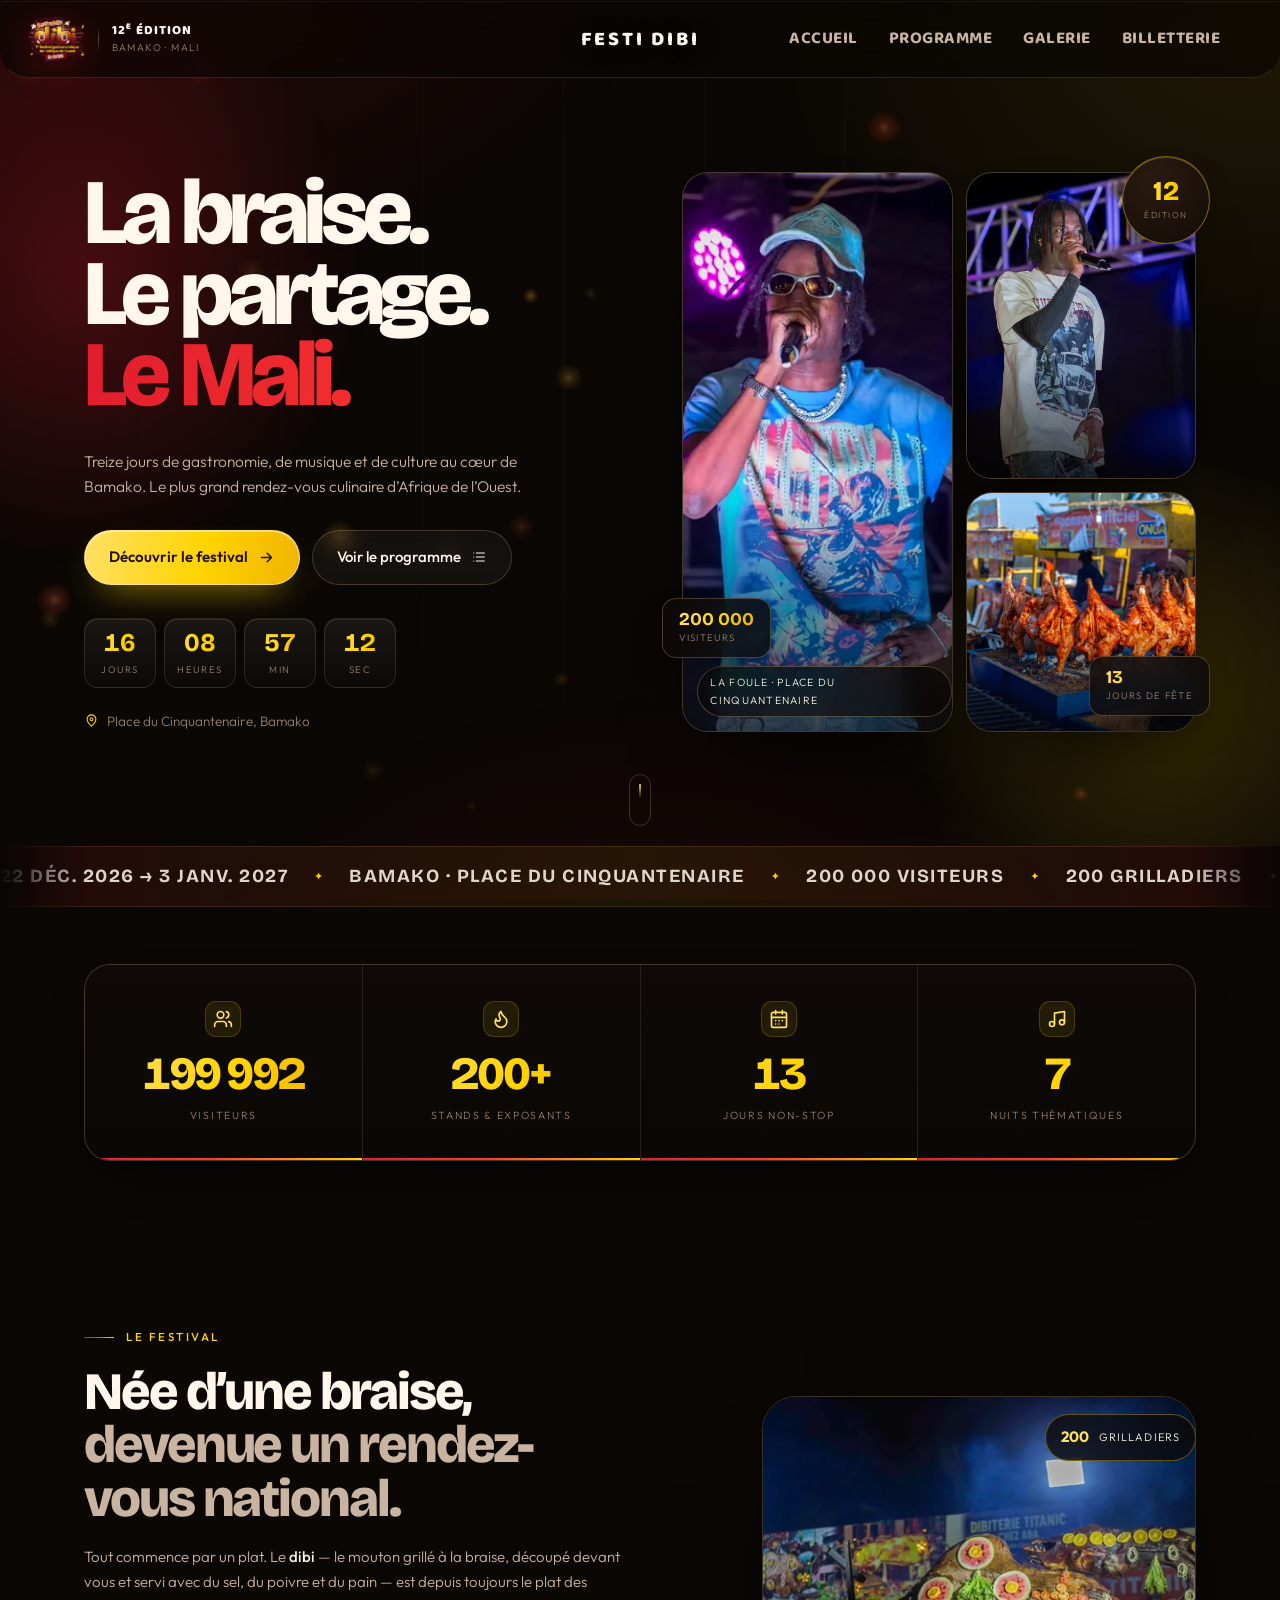
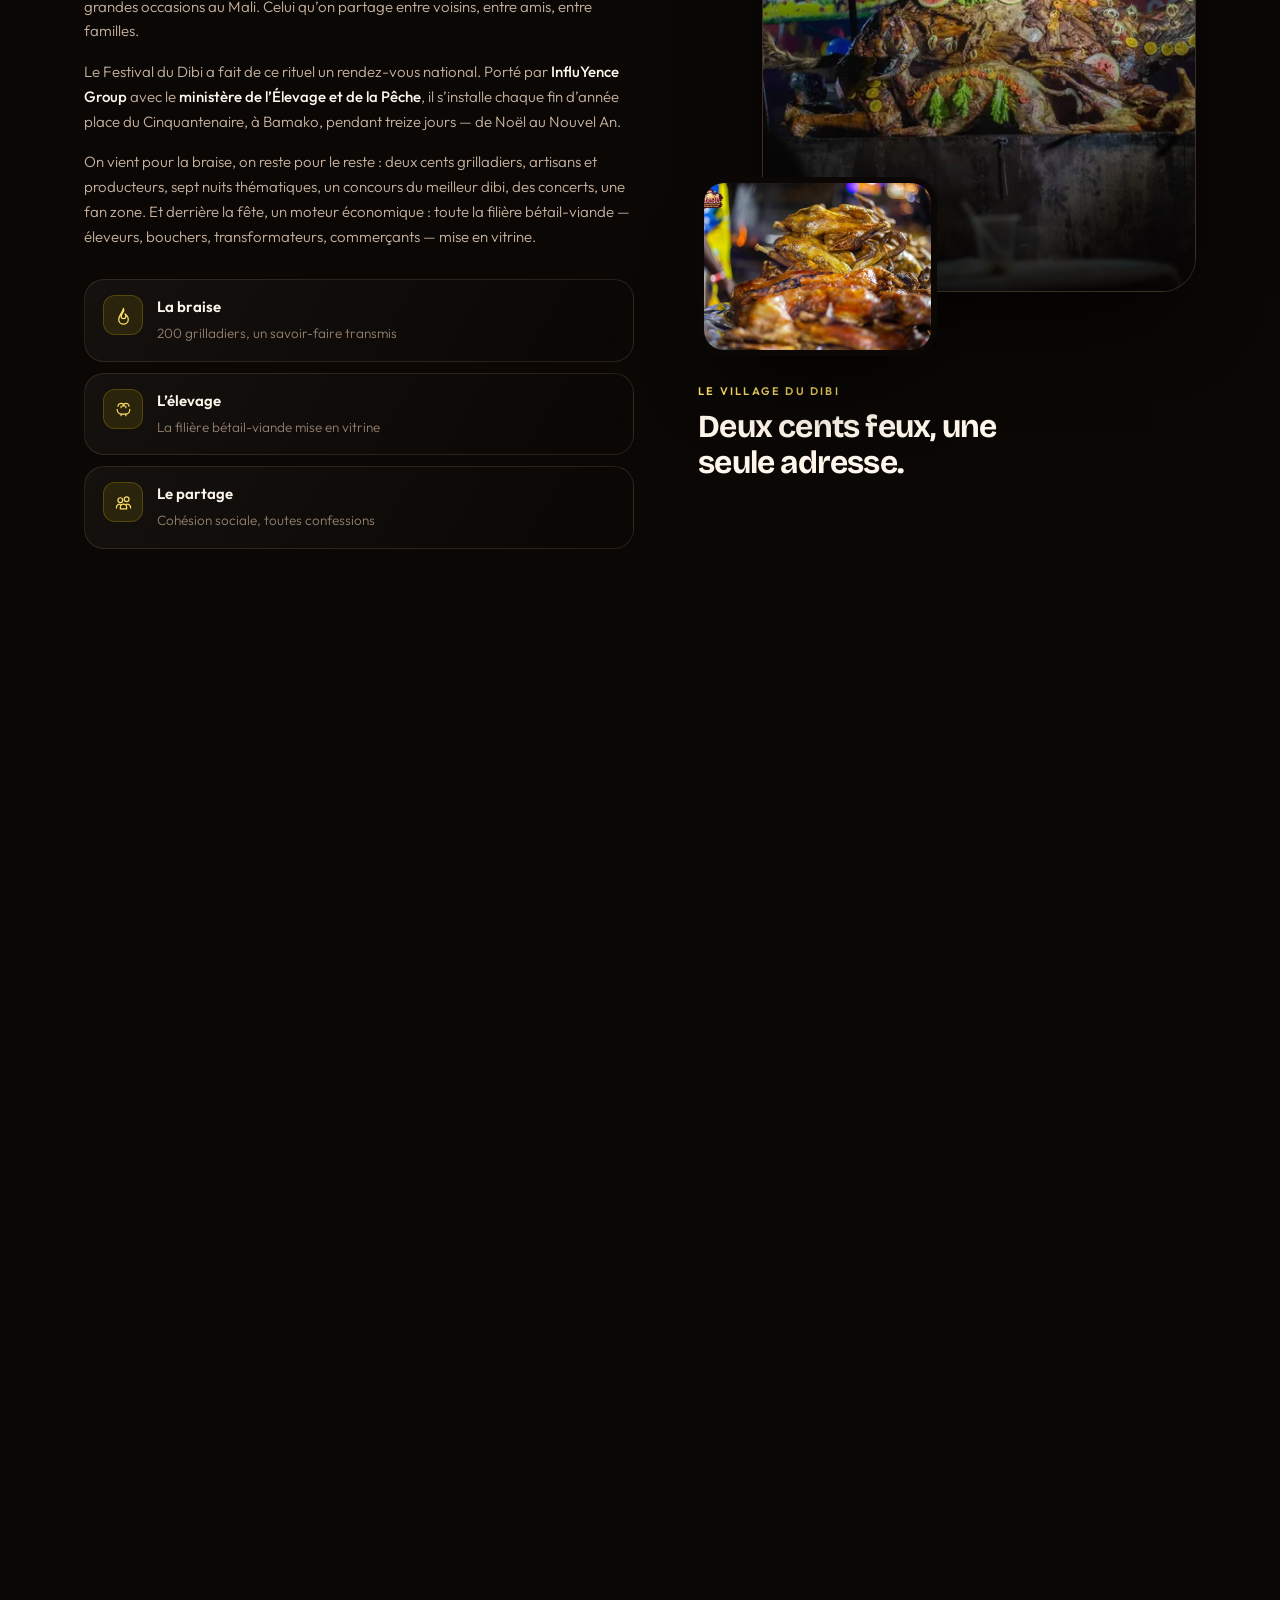
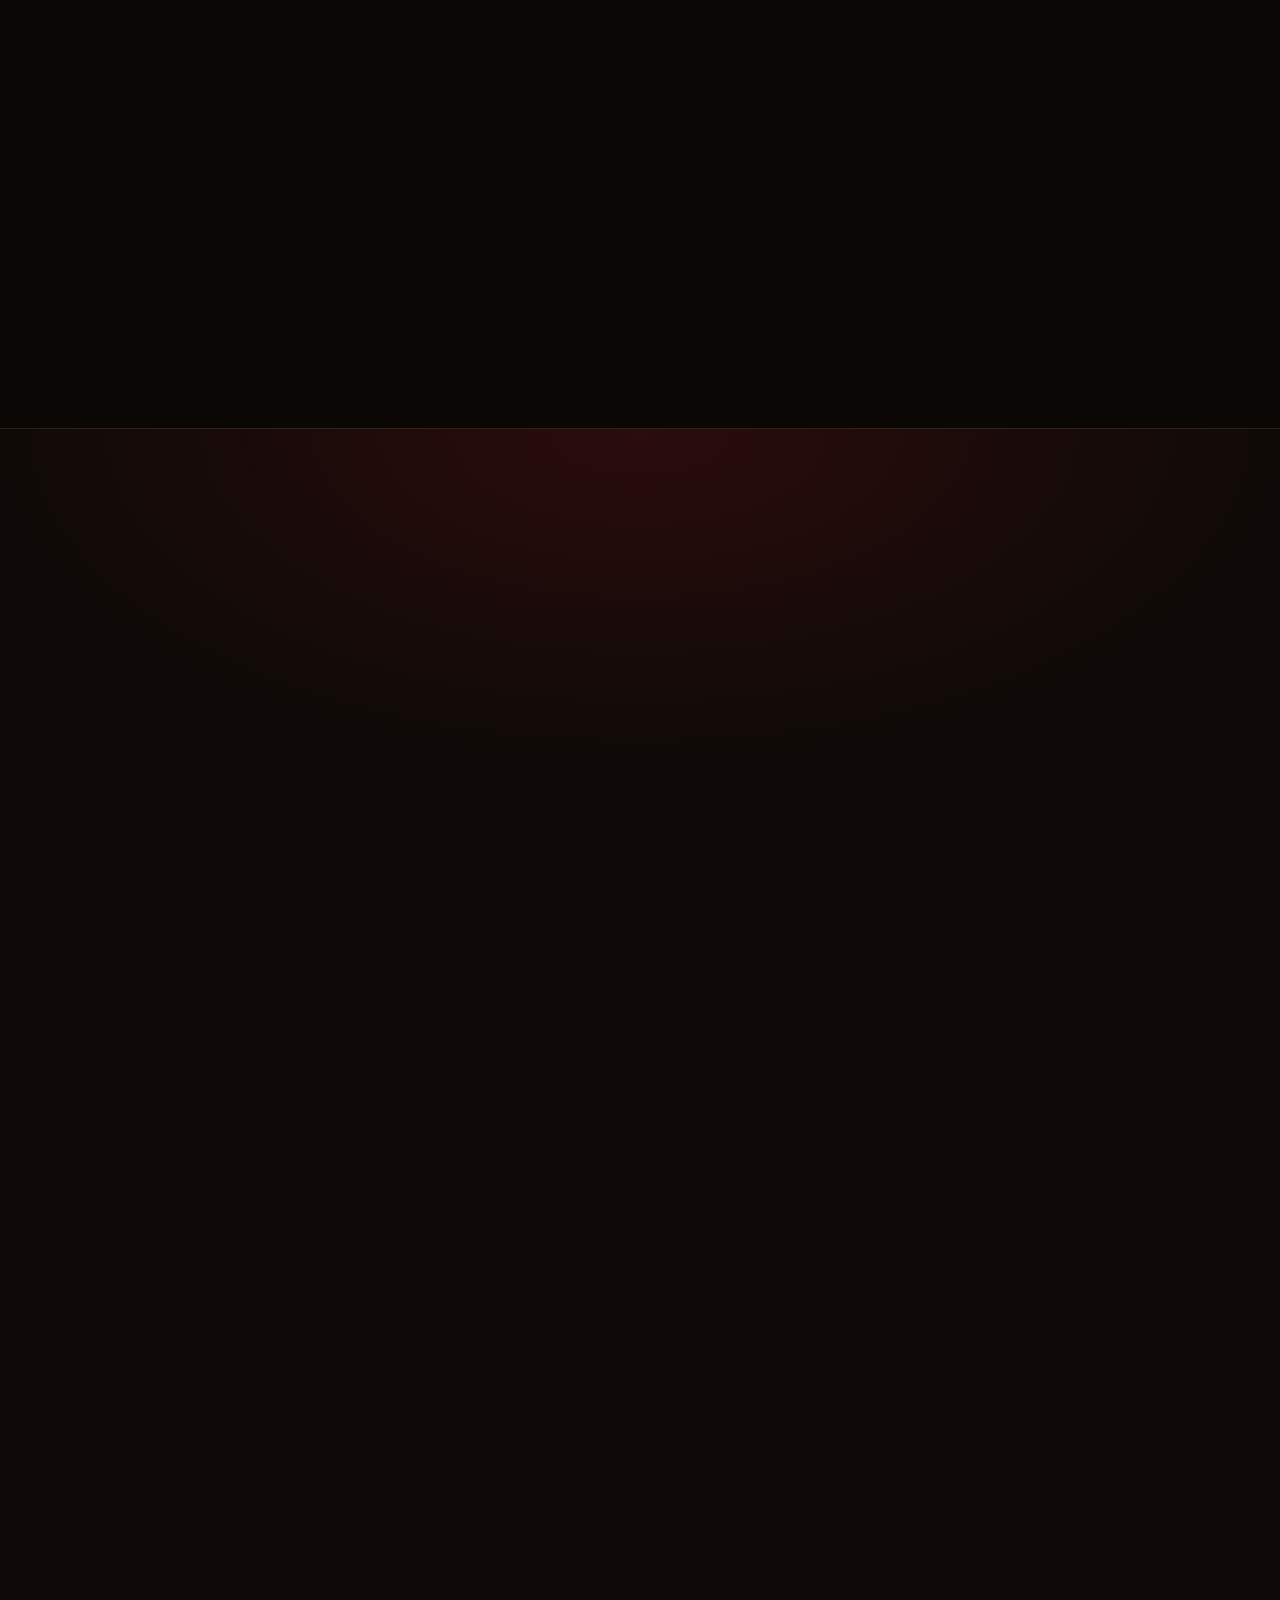
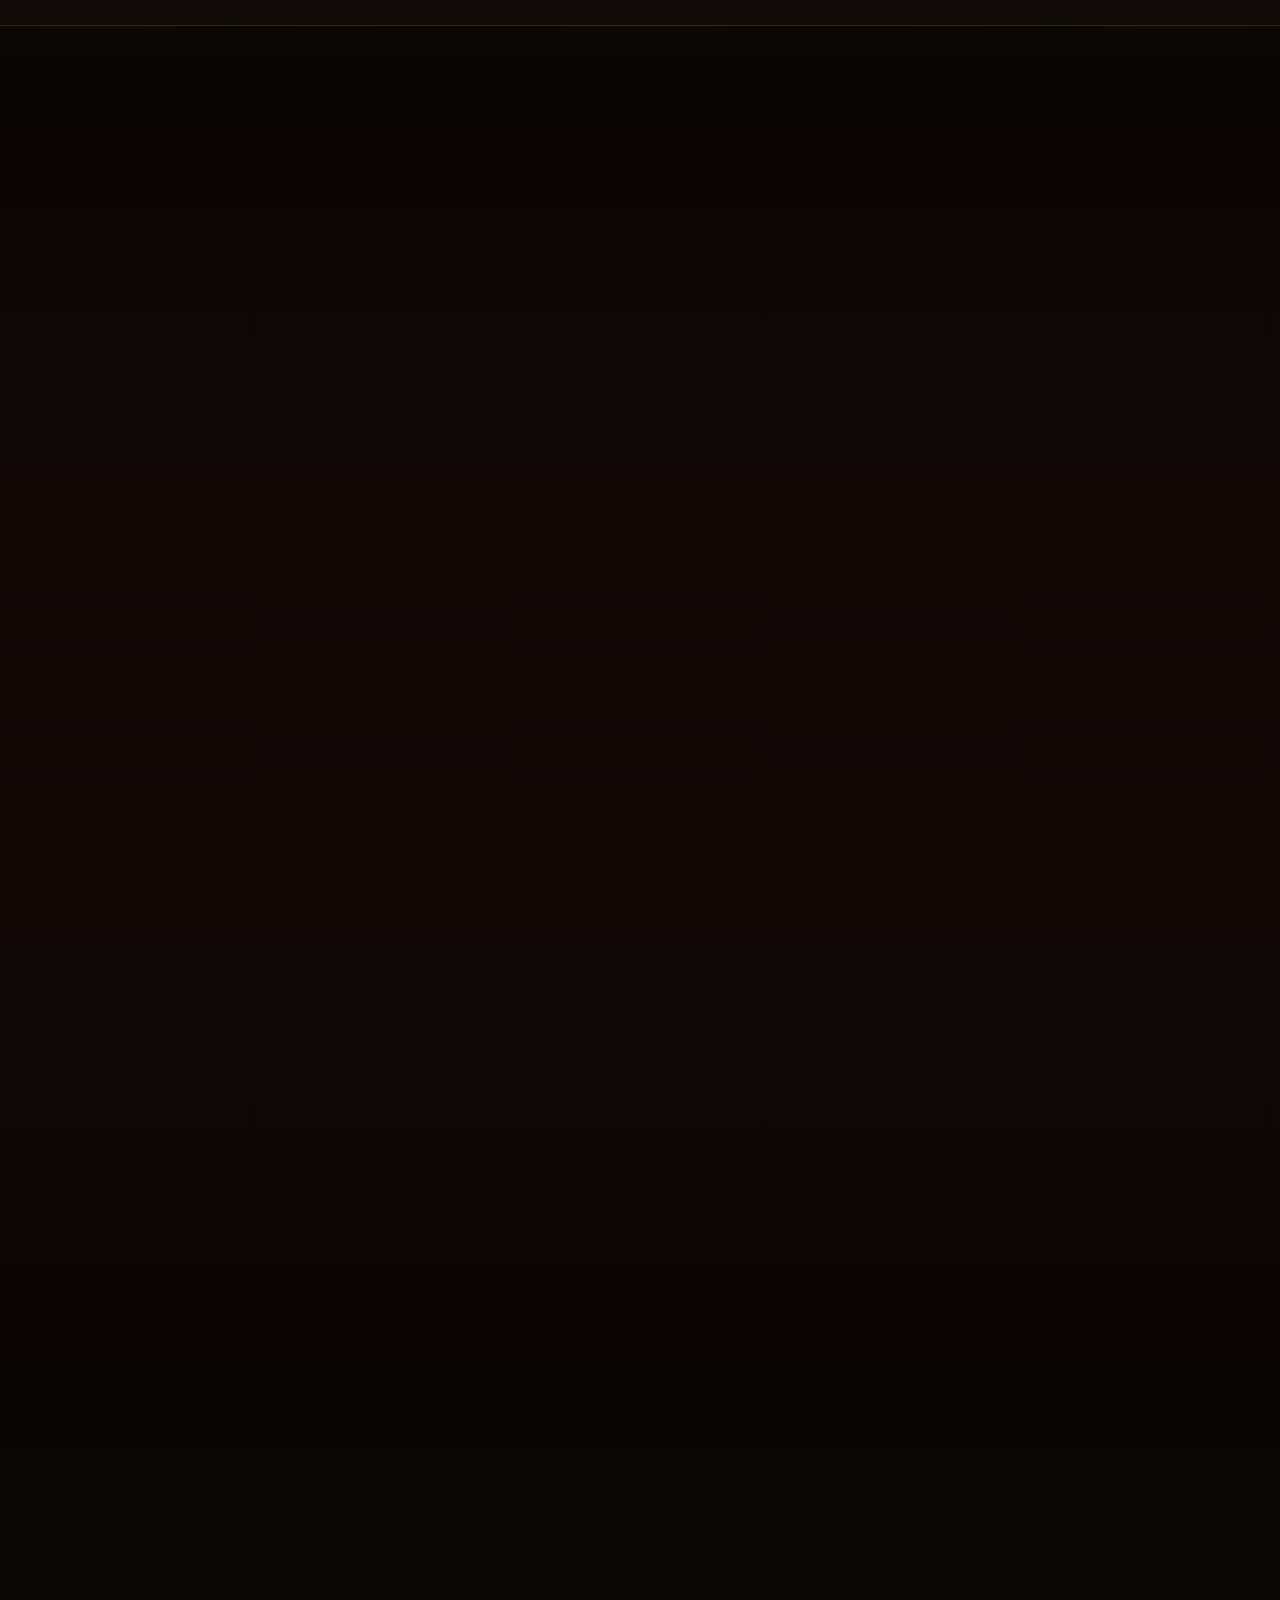
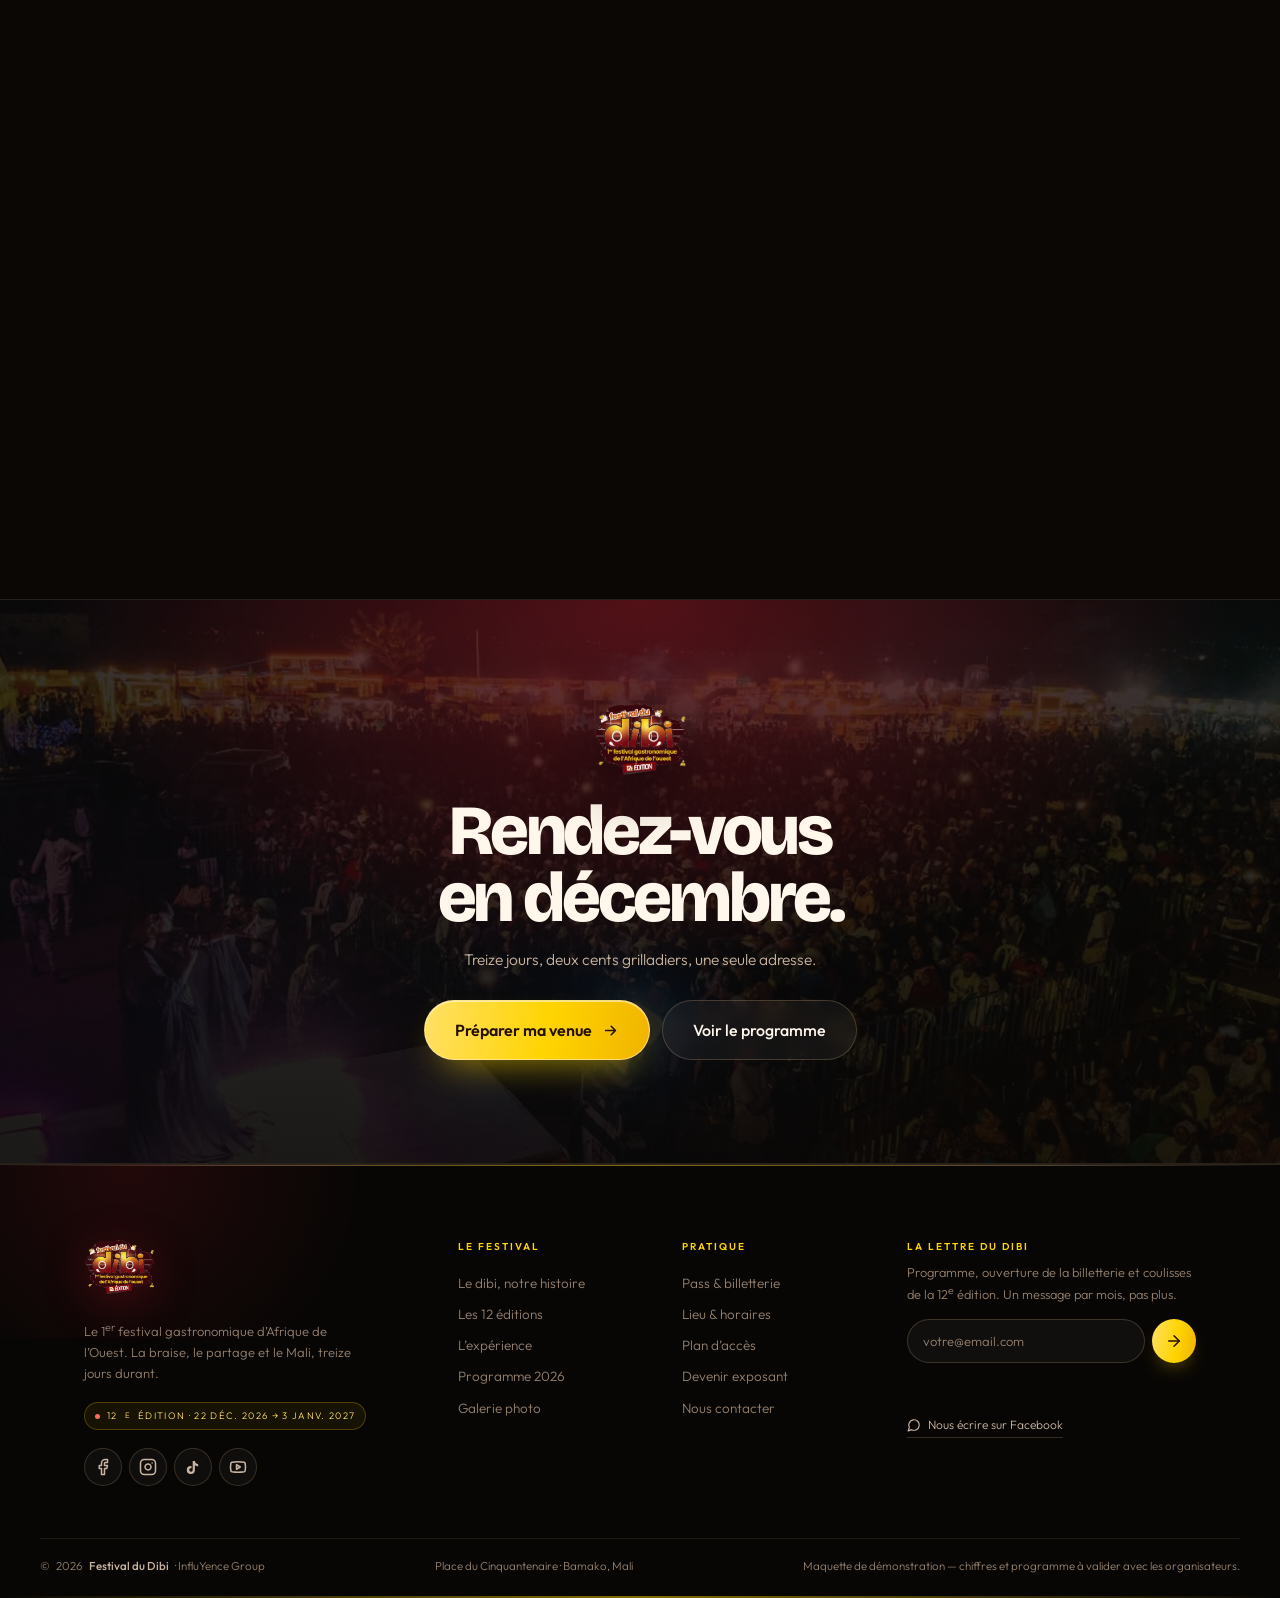
==== commit 51a2b0c1: "Header Baloo + nom centre, billet unique 2000 FCFA, bandeau informatif, icones Lucide, correctif CSS" ====
--- a/index.html
+++ b/index.html
@@ -27,7 +27,7 @@
 
 <link rel="preconnect" href="https://fonts.googleapis.com">
 <link rel="preconnect" href="https://fonts.gstatic.com" crossorigin>
-<link href="https://fonts.googleapis.com/css2?family=Bricolage+Grotesque:opsz,wght@12..96,400;12..96,600;12..96,700;12..96,800&family=Outfit:wght@300;400;500;600&display=swap" rel="stylesheet">
+<link href="https://fonts.googleapis.com/css2?family=Baloo+2:wght@600;700;800&family=Bricolage+Grotesque:opsz,wght@12..96,400;12..96,600;12..96,700;12..96,800&family=Outfit:wght@300;400;500;600&display=swap" rel="stylesheet">
 
 <link rel="preload" as="image" href="assets/photos/singer-blue-1600.webp" imagesrcset="assets/photos/singer-blue-800.webp 800w, assets/photos/singer-blue-1600.webp 1600w" imagesizes="(max-width: 1080px) 92vw, 30vw">
 
@@ -49,11 +49,6 @@
 
   <div class="wrap hero__inner">
     <div class="hero__copy">
-      <p class="chip" data-hero>
-        <span class="chip__dot"></span>
-        12ᵉ édition · 22 déc. 2026 — 3 janv. 2027
-      </p>
-
       <h1 class="hero__title">
         <span class="line" data-hero>La braise.</span>
         <span class="line" data-hero>Le partage.</span>
@@ -98,7 +93,7 @@
              width="1600" height="1066"
              alt="Un artiste chante sur la scène du Festival du Dibi"
              fetchpriority="high" decoding="async">
-        <span class="frame__tag"><span class="chip__dot"></span>La foule · Place du Cinquantenaire</span>
+        <span class="frame__tag">La foule · Place du Cinquantenaire</span>
       </div>
 
       <div class="frame frame--a" data-hero>
@@ -139,8 +134,8 @@
 <!-- ============================== MARQUEE ============================== -->
 <div class="marquee" aria-hidden="true">
   <div class="marquee__track">
-    <span>22 déc. → 3 janv.</span><i>✦</i><span>200 grilladiers</span><i>✦</i><span>Bamako</span><i>✦</i><span>13 jours</span><i>✦</i><span>Braise</span><i>✦</i><span>Mali</span><i>✦</i>
-    <span>22 déc. → 3 janv.</span><i>✦</i><span>200 grilladiers</span><i>✦</i><span>Bamako</span><i>✦</i><span>13 jours</span><i>✦</i><span>Braise</span><i>✦</i><span>Mali</span><i>✦</i>
+    <span>22 déc. 2026 → 3 janv. 2027</span><i>✦</i><span>Bamako · Place du Cinquantenaire</span><i>✦</i><span>200 000 visiteurs</span><i>✦</i><span>200 grilladiers</span><i>✦</i><span>Billet 2 000 FCFA</span><i>✦</i><span>13 jours de fête</span><i>✦</i>
+    <span>22 déc. 2026 → 3 janv. 2027</span><i>✦</i><span>Bamako · Place du Cinquantenaire</span><i>✦</i><span>200 000 visiteurs</span><i>✦</i><span>200 grilladiers</span><i>✦</i><span>Billet 2 000 FCFA</span><i>✦</i><span>13 jours de fête</span><i>✦</i>
   </div>
 </div>
 
@@ -150,28 +145,28 @@
     <div class="stats">
       <article class="stat" data-reveal>
         <span class="stat__ico">
-          <svg width="18" height="18" viewBox="0 0 24 24" fill="none" aria-hidden="true"><path d="M16 19v-1.5a4 4 0 0 0-4-4H6a4 4 0 0 0-4 4V19m18 0v-1.5a4 4 0 0 0-3-3.87M13 7.13A4 4 0 0 1 13 15M10 7a4 4 0 1 1-8 0 4 4 0 0 1 8 0Z" stroke="currentColor" stroke-width="1.6" stroke-linecap="round"/></svg>
+          <svg width="20" height="20" viewBox="0 0 24 24" fill="none" stroke="currentColor" stroke-width="2" stroke-linecap="round" stroke-linejoin="round" aria-hidden="true"><path d="M16 21v-2a4 4 0 0 0-4-4H6a4 4 0 0 0-4 4v2"/><circle cx="9" cy="7" r="4"/><path d="M22 21v-2a4 4 0 0 0-3-3.87"/><path d="M16 3.13a4 4 0 0 1 0 7.75"/></svg>
         </span>
         <b class="stat__num" data-count="200000">0</b>
         <span class="stat__label">visiteurs</span>
       </article>
       <article class="stat" data-reveal data-delay="70">
         <span class="stat__ico">
-          <svg width="18" height="18" viewBox="0 0 24 24" fill="none" aria-hidden="true"><path d="M4 10h16M5 10V8l2-4h10l2 4v2M5 10v9h14v-9M9 19v-5h6v5" stroke="currentColor" stroke-width="1.6" stroke-linejoin="round"/><path d="M8 10h.01M16 10h.01" stroke="currentColor" stroke-width="2" stroke-linecap="round"/></svg>
+          <svg width="20" height="20" viewBox="0 0 24 24" fill="none" stroke="currentColor" stroke-width="2" stroke-linecap="round" stroke-linejoin="round" aria-hidden="true"><path d="M8.5 14.5A2.5 2.5 0 0 0 11 12c0-1.38-.5-2-1-3-1.07-2.14-.22-4.05 2-6 .5 2.5 2 4.9 4 6.5 2 1.6 3 3.5 3 5.5a7 7 0 1 1-14 0c0-1.15.43-2.29 1-3a2.5 2.5 0 0 0 2.5 2.5z"/></svg>
         </span>
         <b class="stat__num" data-count="200" data-suffix="+">0</b>
         <span class="stat__label">stands &amp; exposants</span>
       </article>
       <article class="stat" data-reveal data-delay="140">
         <span class="stat__ico">
-          <svg width="18" height="18" viewBox="0 0 24 24" fill="none" aria-hidden="true"><rect x="3" y="5" width="18" height="16" rx="3" stroke="currentColor" stroke-width="1.6"/><path d="M8 3v4M16 3v4M3 10h18M8 14h.01M12 14h.01M16 14h.01M8 17h.01M12 17h.01" stroke="currentColor" stroke-width="1.8" stroke-linecap="round"/></svg>
+          <svg width="20" height="20" viewBox="0 0 24 24" fill="none" stroke="currentColor" stroke-width="2" stroke-linecap="round" stroke-linejoin="round" aria-hidden="true"><path d="M8 2v4"/><path d="M16 2v4"/><rect width="18" height="18" x="3" y="4" rx="2"/><path d="M3 10h18"/><path d="M8 14h.01"/><path d="M12 14h.01"/><path d="M16 14h.01"/><path d="M8 18h.01"/><path d="M12 18h.01"/></svg>
         </span>
         <b class="stat__num" data-count="13">0</b>
         <span class="stat__label">jours non-stop</span>
       </article>
       <article class="stat" data-reveal data-delay="210">
         <span class="stat__ico">
-          <svg width="18" height="18" viewBox="0 0 24 24" fill="none" aria-hidden="true"><path d="M9 18V5l11-2v13" stroke="currentColor" stroke-width="1.6" stroke-linejoin="round"/><circle cx="6" cy="18" r="3" stroke="currentColor" stroke-width="1.6"/><circle cx="17" cy="16" r="3" stroke="currentColor" stroke-width="1.6"/></svg>
+          <svg width="20" height="20" viewBox="0 0 24 24" fill="none" stroke="currentColor" stroke-width="2" stroke-linecap="round" stroke-linejoin="round" aria-hidden="true"><path d="M9 18V5l12-2v13"/><circle cx="6" cy="18" r="3"/><circle cx="18" cy="16" r="3"/></svg>
         </span>
         <b class="stat__num" data-count="7">0</b>
         <span class="stat__label">nuits thématiques</span>
@@ -502,49 +497,27 @@
   <div class="wrap">
     <header class="section__head section__head--center">
       <p class="eyebrow eyebrow--center" data-reveal>Billetterie</p>
-      <h2 class="h2" data-reveal data-delay="60">Choisissez<br><span class="muted">votre place au feu.</span></h2>
+      <h2 class="h2" data-reveal data-delay="60">Un seul billet,<br><span class="muted">2 000 FCFA.</span></h2>
       <p class="section__intro" data-reveal data-delay="120">
         Paiement Orange Money ou Moov Money, QR code reçu par SMS et WhatsApp.
         La billetterie de la 12ᵉ édition ouvre prochainement.
       </p>
     </header>
 
-    <div class="passes" data-stagger>
-      <article class="pass" data-stagger-item>
-        <p class="pass__name">Pass journée</p>
-        <p class="pass__price"><b>1 000</b><span>à 2 000 F</span></p>
-        <p class="pass__desc">Une journée, une nuit, au choix.</p>
+    <div class="ticket" data-reveal>
+      <article class="pass pass--featured pass--solo">
+        <span class="pass__badge">Billet unique</span>
+        <p class="pass__name">Billet Festival du Dibi</p>
+        <p class="pass__price"><b>2 000</b><span>FCFA</span></p>
+        <p class="pass__desc">Un seul tarif. Tous les jours, toutes les nuits, toutes les scènes.</p>
         <ul class="pass__list">
-          <li><svg width="13" height="13" viewBox="0 0 24 24" fill="none" aria-hidden="true"><path d="m5 12 4 4L19 6" stroke="currentColor" stroke-width="2" stroke-linecap="round" stroke-linejoin="round"/></svg>Accès au village et aux concerts</li>
-          <li><svg width="13" height="13" viewBox="0 0 24 24" fill="none" aria-hidden="true"><path d="m5 12 4 4L19 6" stroke="currentColor" stroke-width="2" stroke-linecap="round" stroke-linejoin="round"/></svg>Fan zone &amp; village artisanal</li>
-          <li><svg width="13" height="13" viewBox="0 0 24 24" fill="none" aria-hidden="true"><path d="m5 12 4 4L19 6" stroke="currentColor" stroke-width="2" stroke-linecap="round" stroke-linejoin="round"/></svg>QR code par SMS</li>
+          <li><svg width="14" height="14" viewBox="0 0 24 24" fill="none" aria-hidden="true"><path d="M20 6 9 17l-5-5" stroke="currentColor" stroke-width="2.4" stroke-linecap="round" stroke-linejoin="round"/></svg>Accès illimité aux 13 jours</li>
+          <li><svg width="14" height="14" viewBox="0 0 24 24" fill="none" aria-hidden="true"><path d="M20 6 9 17l-5-5" stroke="currentColor" stroke-width="2.4" stroke-linecap="round" stroke-linejoin="round"/></svg>Concerts, concours du meilleur dibi, village artisanal</li>
+          <li><svg width="14" height="14" viewBox="0 0 24 24" fill="none" aria-hidden="true"><path d="M20 6 9 17l-5-5" stroke="currentColor" stroke-width="2.4" stroke-linecap="round" stroke-linejoin="round"/></svg>Gratuit pour les moins de 12 ans</li>
+          <li><svg width="14" height="14" viewBox="0 0 24 24" fill="none" aria-hidden="true"><path d="M20 6 9 17l-5-5" stroke="currentColor" stroke-width="2.4" stroke-linecap="round" stroke-linejoin="round"/></svg>QR code reçu par SMS et WhatsApp</li>
         </ul>
-        <button class="btn btn--ghost btn--block" type="button" data-notify>Être prévenu</button>
-      </article>
-
-      <article class="pass pass--featured" data-stagger-item>
-        <span class="pass__badge">Le plus choisi</span>
-        <p class="pass__name">Pass 13 jours</p>
-        <p class="pass__price"><b>10 000</b><span>FCFA</span></p>
-        <p class="pass__desc">Toutes les nuits, du 22 décembre au 3 janvier.</p>
-        <ul class="pass__list">
-          <li><svg width="13" height="13" viewBox="0 0 24 24" fill="none" aria-hidden="true"><path d="m5 12 4 4L19 6" stroke="currentColor" stroke-width="2" stroke-linecap="round" stroke-linejoin="round"/></svg>Accès illimité à toutes les nuits</li>
-          <li><svg width="13" height="13" viewBox="0 0 24 24" fill="none" aria-hidden="true"><path d="m5 12 4 4L19 6" stroke="currentColor" stroke-width="2" stroke-linecap="round" stroke-linejoin="round"/></svg>Concours du meilleur dibi</li>
-          <li><svg width="13" height="13" viewBox="0 0 24 24" fill="none" aria-hidden="true"><path d="m5 12 4 4L19 6" stroke="currentColor" stroke-width="2" stroke-linecap="round" stroke-linejoin="round"/></svg>QR code et reçu WhatsApp</li>
-        </ul>
-        <button class="btn btn--primary btn--block" type="button" data-notify>Réserver mon pass</button>
-      </article>
-
-      <article class="pass" data-stagger-item>
-        <p class="pass__name">Pass famille</p>
-        <p class="pass__price"><b>Dégressif</b></p>
-        <p class="pass__desc">2 adultes + 2 enfants, pour partager la braise.</p>
-        <ul class="pass__list">
-          <li><svg width="13" height="13" viewBox="0 0 24 24" fill="none" aria-hidden="true"><path d="m5 12 4 4L19 6" stroke="currentColor" stroke-width="2" stroke-linecap="round" stroke-linejoin="round"/></svg>Accès famille &amp; espace repos</li>
-          <li><svg width="13" height="13" viewBox="0 0 24 24" fill="none" aria-hidden="true"><path d="m5 12 4 4L19 6" stroke="currentColor" stroke-width="2" stroke-linecap="round" stroke-linejoin="round"/></svg>Animations enfants</li>
-          <li><svg width="13" height="13" viewBox="0 0 24 24" fill="none" aria-hidden="true"><path d="m5 12 4 4L19 6" stroke="currentColor" stroke-width="2" stroke-linecap="round" stroke-linejoin="round"/></svg>Tarif sur devis</li>
-        </ul>
-        <button class="btn btn--ghost btn--block" type="button" data-notify>Demander un devis</button>
+        <button class="btn btn--primary btn--block btn--lg" type="button" data-notify>Réserver mon billet</button>
+        <p class="pass__foot">Paiement Orange Money ou Moov Money.</p>
       </article>
     </div>
 
--- a/css/styles.css
+++ b/css/styles.css
@@ -258,11 +258,6 @@
   font-size:11.5px;letter-spacing:.13em;text-transform:uppercase;font-weight:500;
   margin:0 0 24px;
 }
-.chip__dot{
-  width:7px;height:7px;border-radius:50%;background:var(--ember-3);flex:none;
-  box-shadow:0 0 0 0 rgba(255,138,91,.7);
-  animation:pulseDot 2.6s infinite;
-}
 .chip--dark{
   background:rgba(10,7,5,.55);
   border-color:rgba(255,214,160,.2);
@@ -408,7 +403,6 @@
   backdrop-filter:blur(12px);
   font-size:10.5px;letter-spacing:.12em;text-transform:uppercase;color:var(--text);
 }
-.frame__tag .chip__dot{width:6px;height:6px}
 
 .hero__edition{
   position:absolute;right:-14px;top:-16px;z-index:4;
@@ -419,6 +413,7 @@
   box-shadow:0 18px 38px -18px rgba(0,0,0,.9),inset 0 1px 0 rgba(255,231,188,.2);
   transform:rotate(7deg);
 }
+
 .hero__edition b{
   display:block;font-family:var(--font-display);
   font-size:27px;line-height:1;font-weight:800;
@@ -818,6 +813,16 @@
 .pass__list li{display:flex;align-items:flex-start;gap:8px;font-size:13px;color:var(--muted)}
 .pass__list svg{flex:none;color:var(--gold);margin-top:3px}
 .pass .btn{margin-top:auto}
+
+/* billet unique */
+.ticket{max-width:560px;margin-inline:auto}
+.pass--solo{padding:clamp(30px,4vw,48px);border-radius:var(--r-xl)}
+.pass--solo .pass__name{font-size:12px}
+.pass--solo .pass__price b{font-size:clamp(54px,7.5vw,82px);line-height:.9}
+.pass--solo .pass__desc{font-size:14px;max-width:34ch;margin-inline:auto}
+.pass--solo .pass__list{gap:11px;margin-bottom:26px}
+.pass--solo .pass__list li{font-size:13.5px}
+.pass__foot{margin-top:14px;text-align:center;font-size:12px;color:var(--muted-2)}
 
 .platform{
   margin-top:clamp(30px,4vw,46px);
--- a/css/header.css
+++ b/css/header.css
@@ -46,6 +46,18 @@
   box-shadow:0 22px 54px -28px rgba(0,0,0,.96),inset 0 1px 0 rgba(255,231,188,.08);
 }
 
+/* ------------------------------------------------------------- nom centre */
+.sh__name{
+  position:absolute;left:50%;top:50%;
+  transform:translate(-50%,-50%);
+  font-family:"Baloo 2",var(--font-display),sans-serif;
+  font-weight:800;font-size:20px;letter-spacing:.14em;text-transform:uppercase;
+  color:var(--text);white-space:nowrap;pointer-events:none;
+  text-shadow:0 2px 18px rgba(0,0,0,.65);
+}
+@media (max-width:620px){ .sh__name{font-size:16px;letter-spacing:.1em} }
+@media (max-width:400px){ .sh__name{display:none} }
+
 /* ------------------------------------------------------------------ marque */
 .sh__brand{
   display:flex;
@@ -73,8 +85,8 @@
 
 .sh__tagline{display:grid;gap:1px;min-width:0}
 .sh__tagline b{
-  font-family:var(--font-display);
-  font-size:12px;font-weight:700;letter-spacing:.12em;text-transform:uppercase;
+  font-family:"Baloo 2",var(--font-display),sans-serif;
+  font-size:13px;font-weight:800;letter-spacing:.08em;text-transform:uppercase;
   color:var(--text);line-height:1.15;
 }
 .sh__tagline b sup{font-size:9px;vertical-align:super}
@@ -84,18 +96,18 @@
 }
 
 /* ------------------------------------------------------------- navigation */
-.sh__nav{display:none;align-items:center;gap:1px;margin-inline:auto}
+.sh__nav{display:none;align-items:center;gap:1px;margin-left:auto}
 
 .sh__link{
   position:relative;
   display:inline-flex;align-items:center;
   min-height:44px;
-  padding:0 16px;
+  padding:0 15px;
   border-radius:999px;
-  font-family:var(--font-display);
-  font-size:16px;
-  font-weight:600;
-  letter-spacing:.05em;
+  font-family:"Baloo 2",var(--font-display),sans-serif;
+  font-size:17px;
+  font-weight:700;
+  letter-spacing:.03em;
   text-transform:uppercase;
   color:var(--muted);
   white-space:nowrap;
@@ -180,8 +192,8 @@
   min-height:54px;
   padding:0 16px;
   border-radius:16px;
-  font-family:var(--font-display);
-  font-size:17px;font-weight:600;letter-spacing:.04em;text-transform:uppercase;
+  font-family:"Baloo 2",var(--font-display),sans-serif;
+  font-size:18px;font-weight:700;letter-spacing:.03em;text-transform:uppercase;
   color:var(--muted);
   transition:color .2s ease,background-color .2s ease,transform .3s var(--spring);
 }
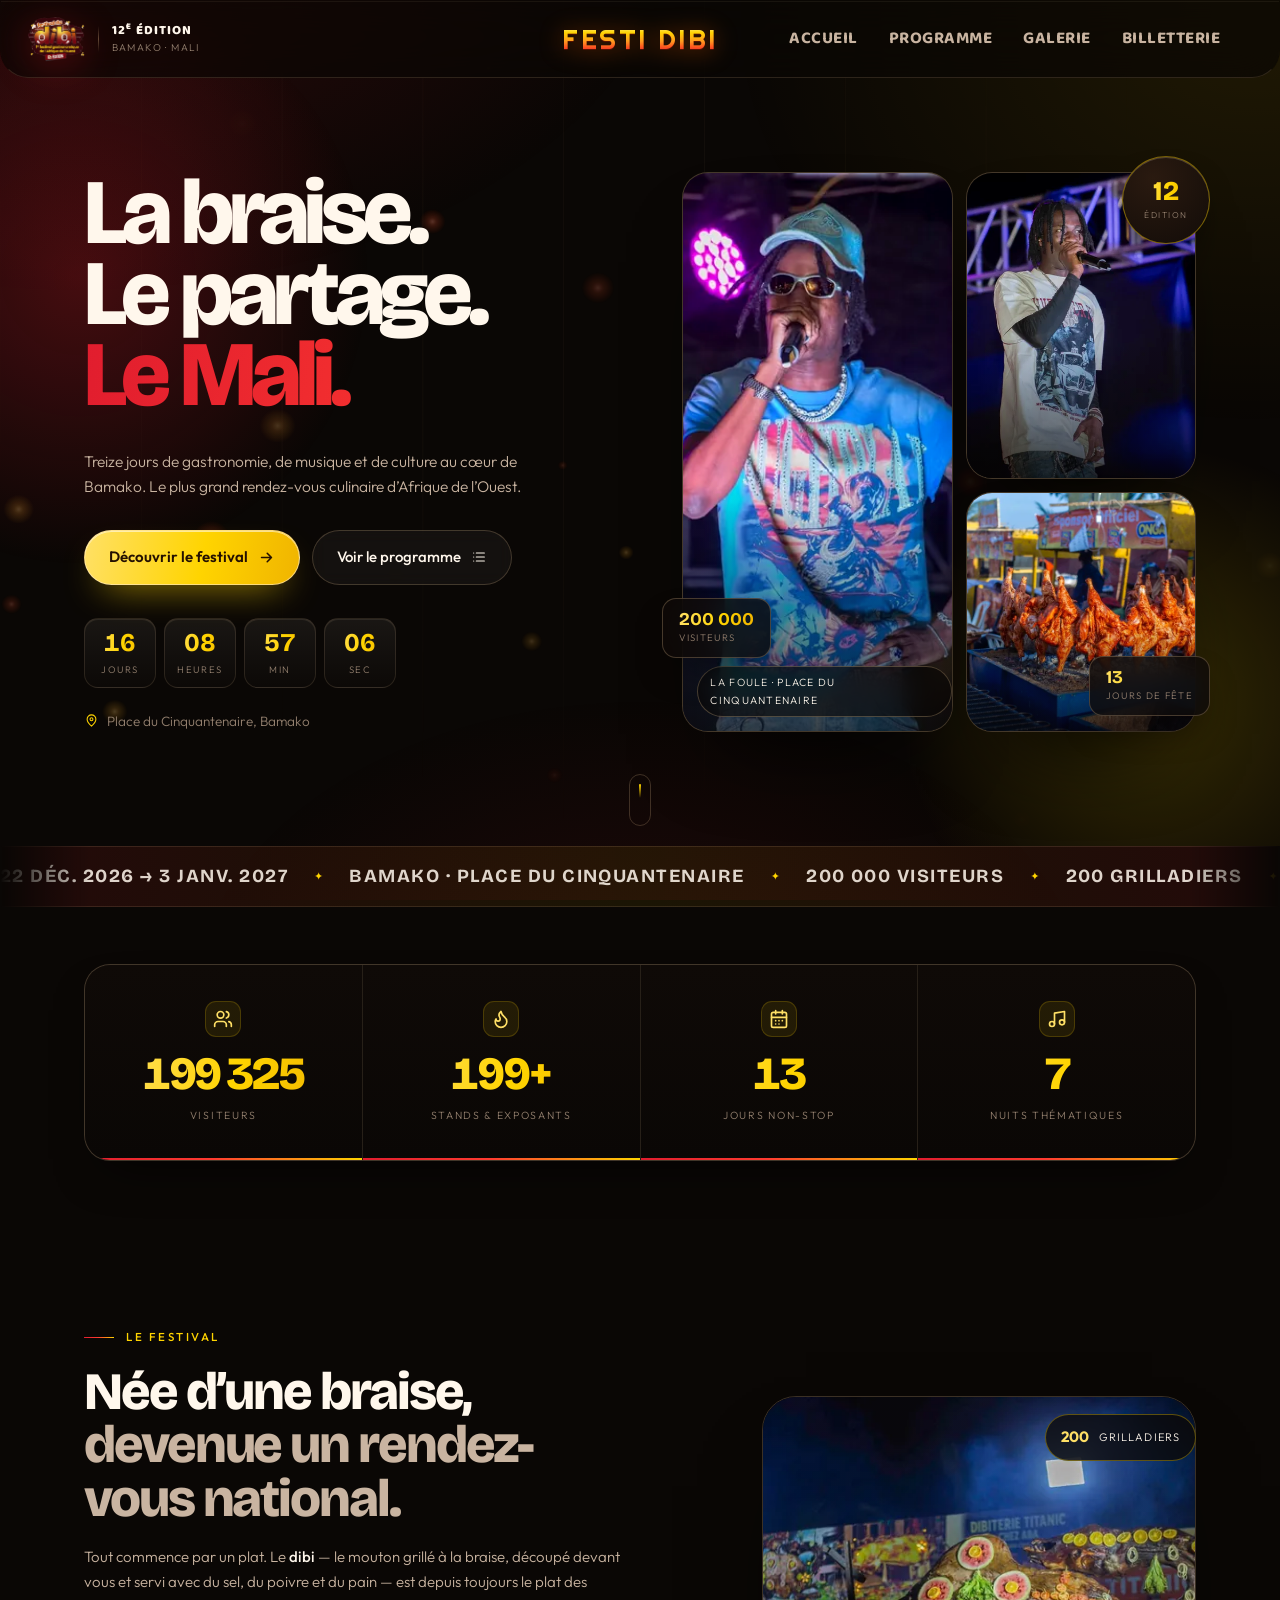
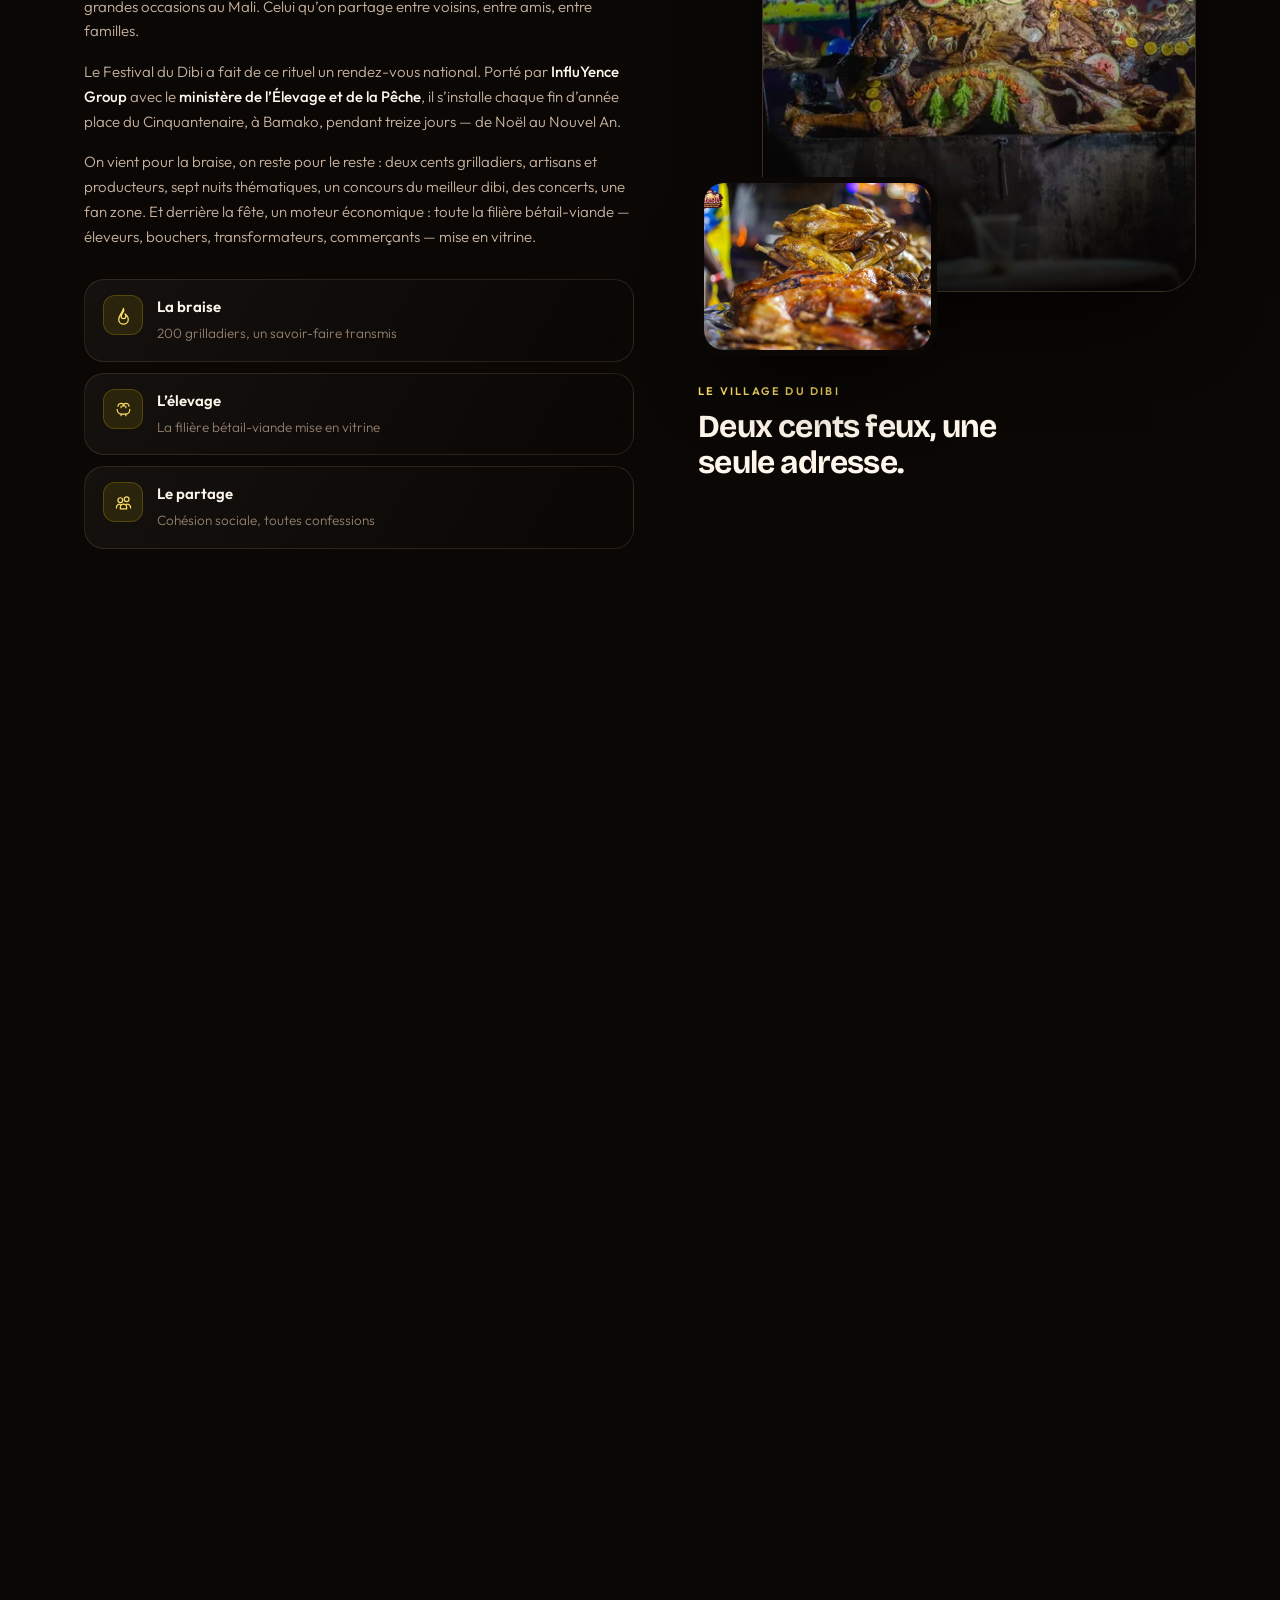
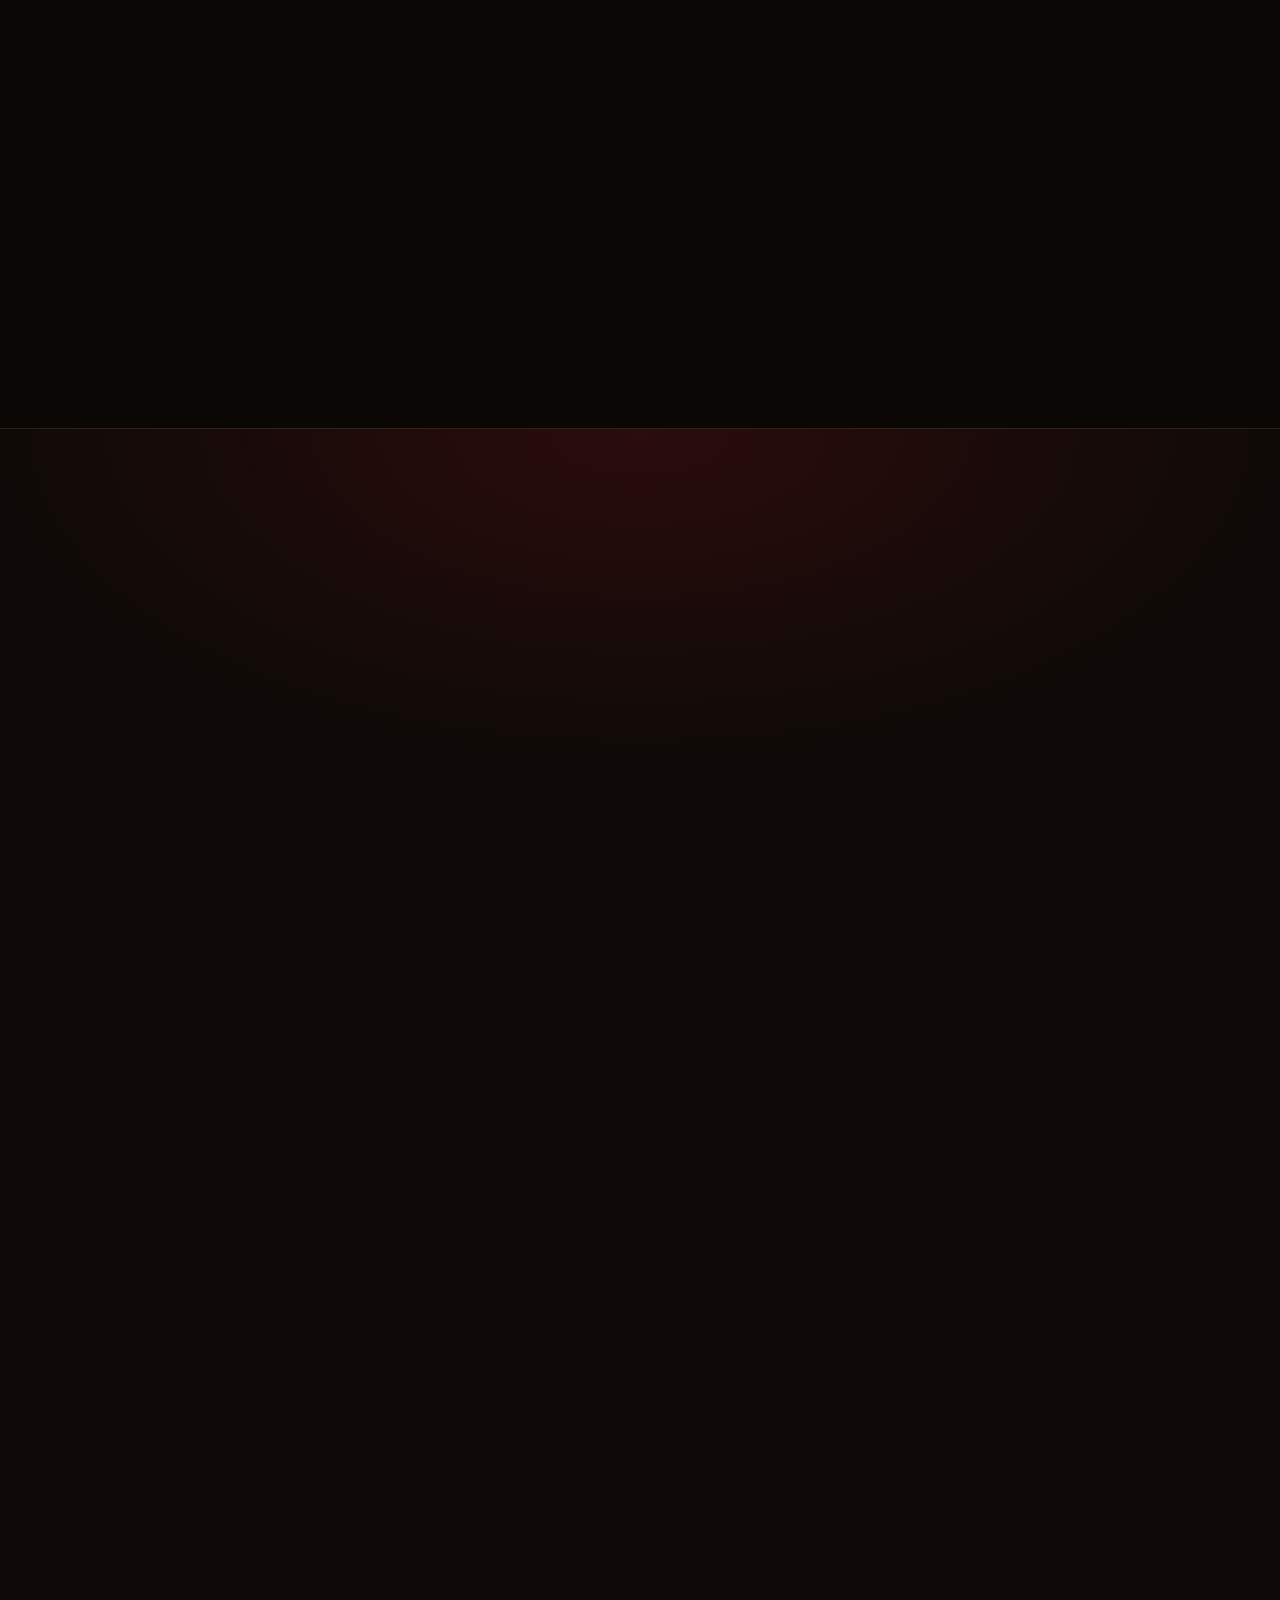
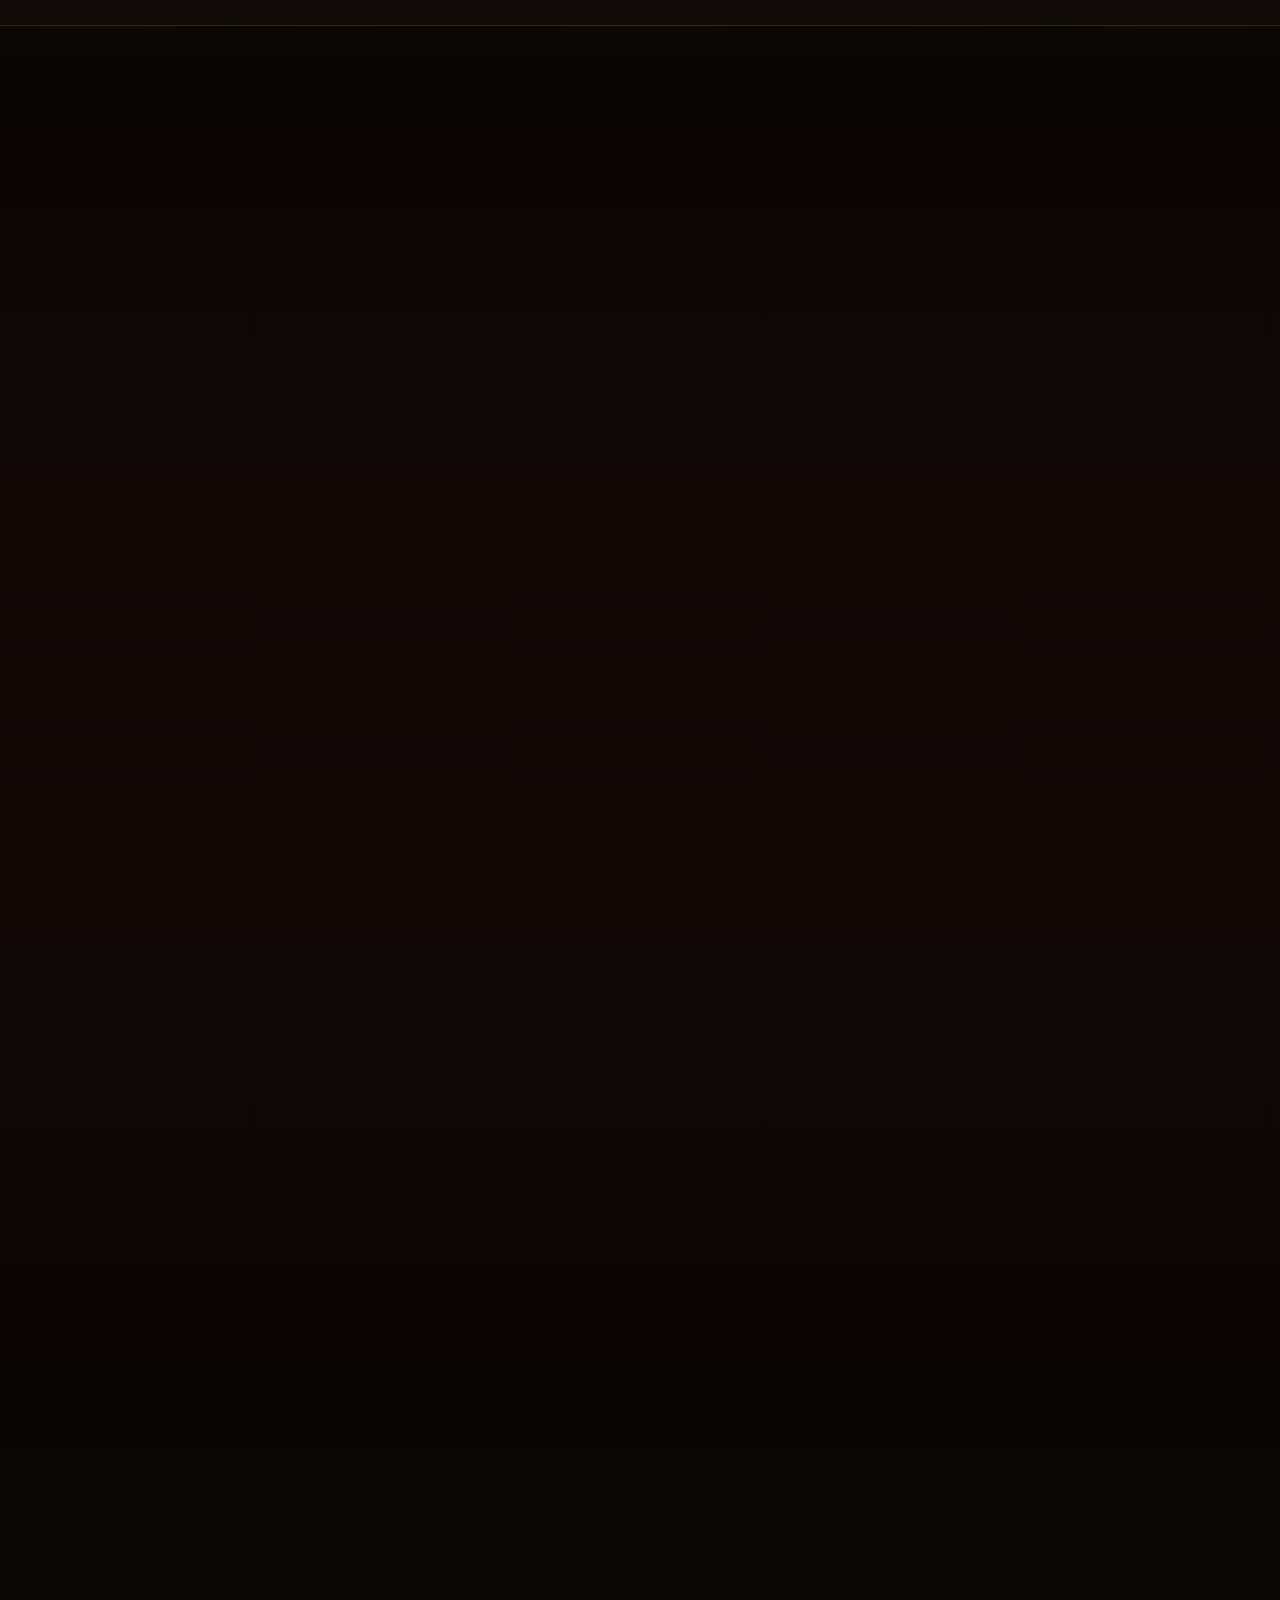
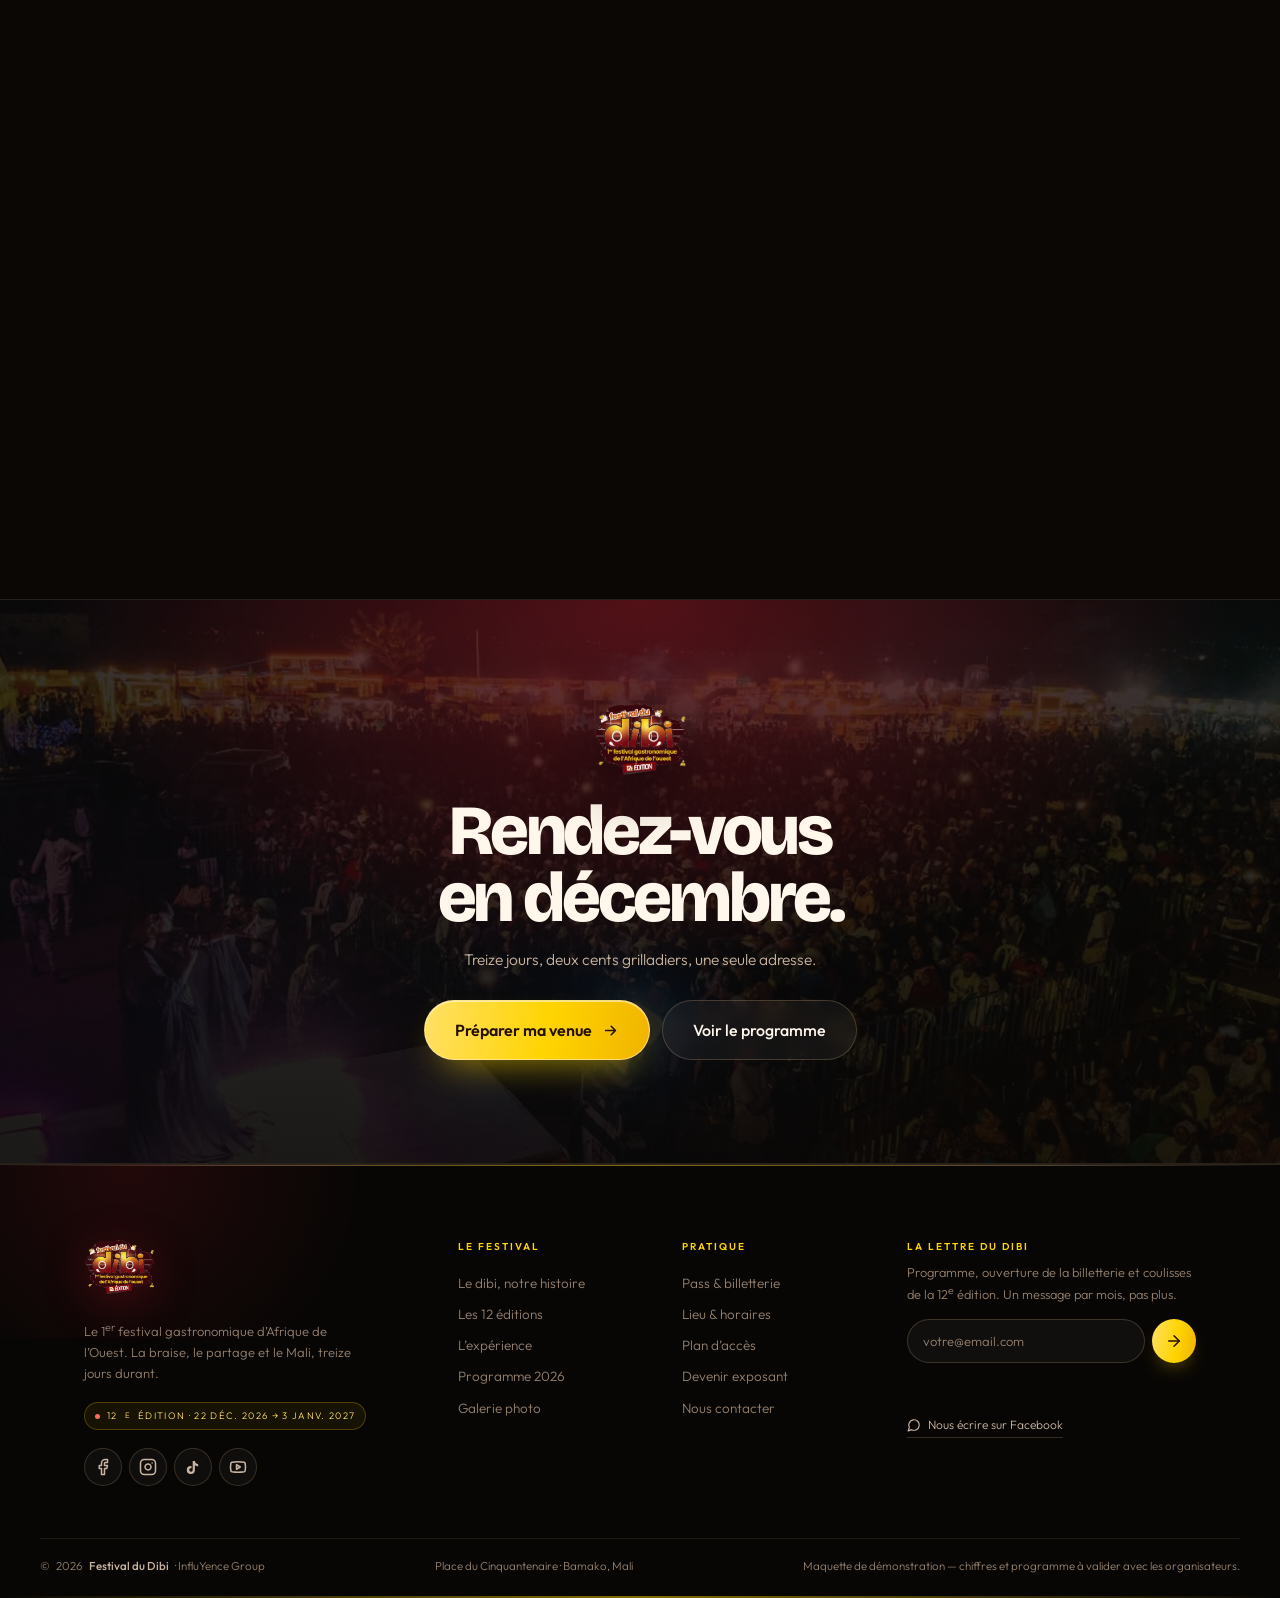
==== commit 9725567c: "FESTI DIBI : police Righteous, taille augmentee, degrade braise" ====
--- a/index.html
+++ b/index.html
@@ -27,7 +27,7 @@
 
 <link rel="preconnect" href="https://fonts.googleapis.com">
 <link rel="preconnect" href="https://fonts.gstatic.com" crossorigin>
-<link href="https://fonts.googleapis.com/css2?family=Baloo+2:wght@600;700;800&family=Bricolage+Grotesque:opsz,wght@12..96,400;12..96,600;12..96,700;12..96,800&family=Outfit:wght@300;400;500;600&display=swap" rel="stylesheet">
+<link href="https://fonts.googleapis.com/css2?family=Righteous&family=Baloo+2:wght@600;700;800&family=Bricolage+Grotesque:opsz,wght@12..96,400;12..96,600;12..96,700;12..96,800&family=Outfit:wght@300;400;500;600&display=swap" rel="stylesheet">
 
 <link rel="preload" as="image" href="assets/photos/singer-blue-1600.webp" imagesrcset="assets/photos/singer-blue-800.webp 800w, assets/photos/singer-blue-1600.webp 1600w" imagesizes="(max-width: 1080px) 92vw, 30vw">
 
--- a/css/header.css
+++ b/css/header.css
@@ -50,13 +50,23 @@
 .sh__name{
   position:absolute;left:50%;top:50%;
   transform:translate(-50%,-50%);
-  font-family:"Baloo 2",var(--font-display),sans-serif;
-  font-weight:800;font-size:20px;letter-spacing:.14em;text-transform:uppercase;
-  color:var(--text);white-space:nowrap;pointer-events:none;
-  text-shadow:0 2px 18px rgba(0,0,0,.65);
-}
-@media (max-width:620px){ .sh__name{font-size:16px;letter-spacing:.1em} }
+  font-family:"Righteous",var(--font-display),sans-serif;
+  font-weight:400;
+  font-size:clamp(21px,2.1vw,28px);
+  letter-spacing:.09em;
+  text-transform:uppercase;
+  line-height:1;
+  background:linear-gradient(180deg,#FFF0A8 0%,#FFD400 26%,#FF9A1F 58%,#FF5A1F 78%,#E11D2E 100%);
+  -webkit-background-clip:text;background-clip:text;
+  color:transparent;
+  -webkit-text-fill-color:transparent;
+  filter:drop-shadow(0 2px 12px rgba(255,120,0,.45)) drop-shadow(0 1px 0 rgba(120,10,0,.55));
+  white-space:nowrap;pointer-events:none;
+}
+@media (max-width:620px){ .sh__name{font-size:19px;letter-spacing:.06em} }
 @media (max-width:400px){ .sh__name{display:none} }
+/* entre 1000 et 1200 px, le menu occupe la place : on masque le nom pour éviter tout chevauchement */
+@media (min-width:1000px) and (max-width:1199px){ .sh__name{display:none} }
 
 /* ------------------------------------------------------------------ marque */
 .sh__brand{
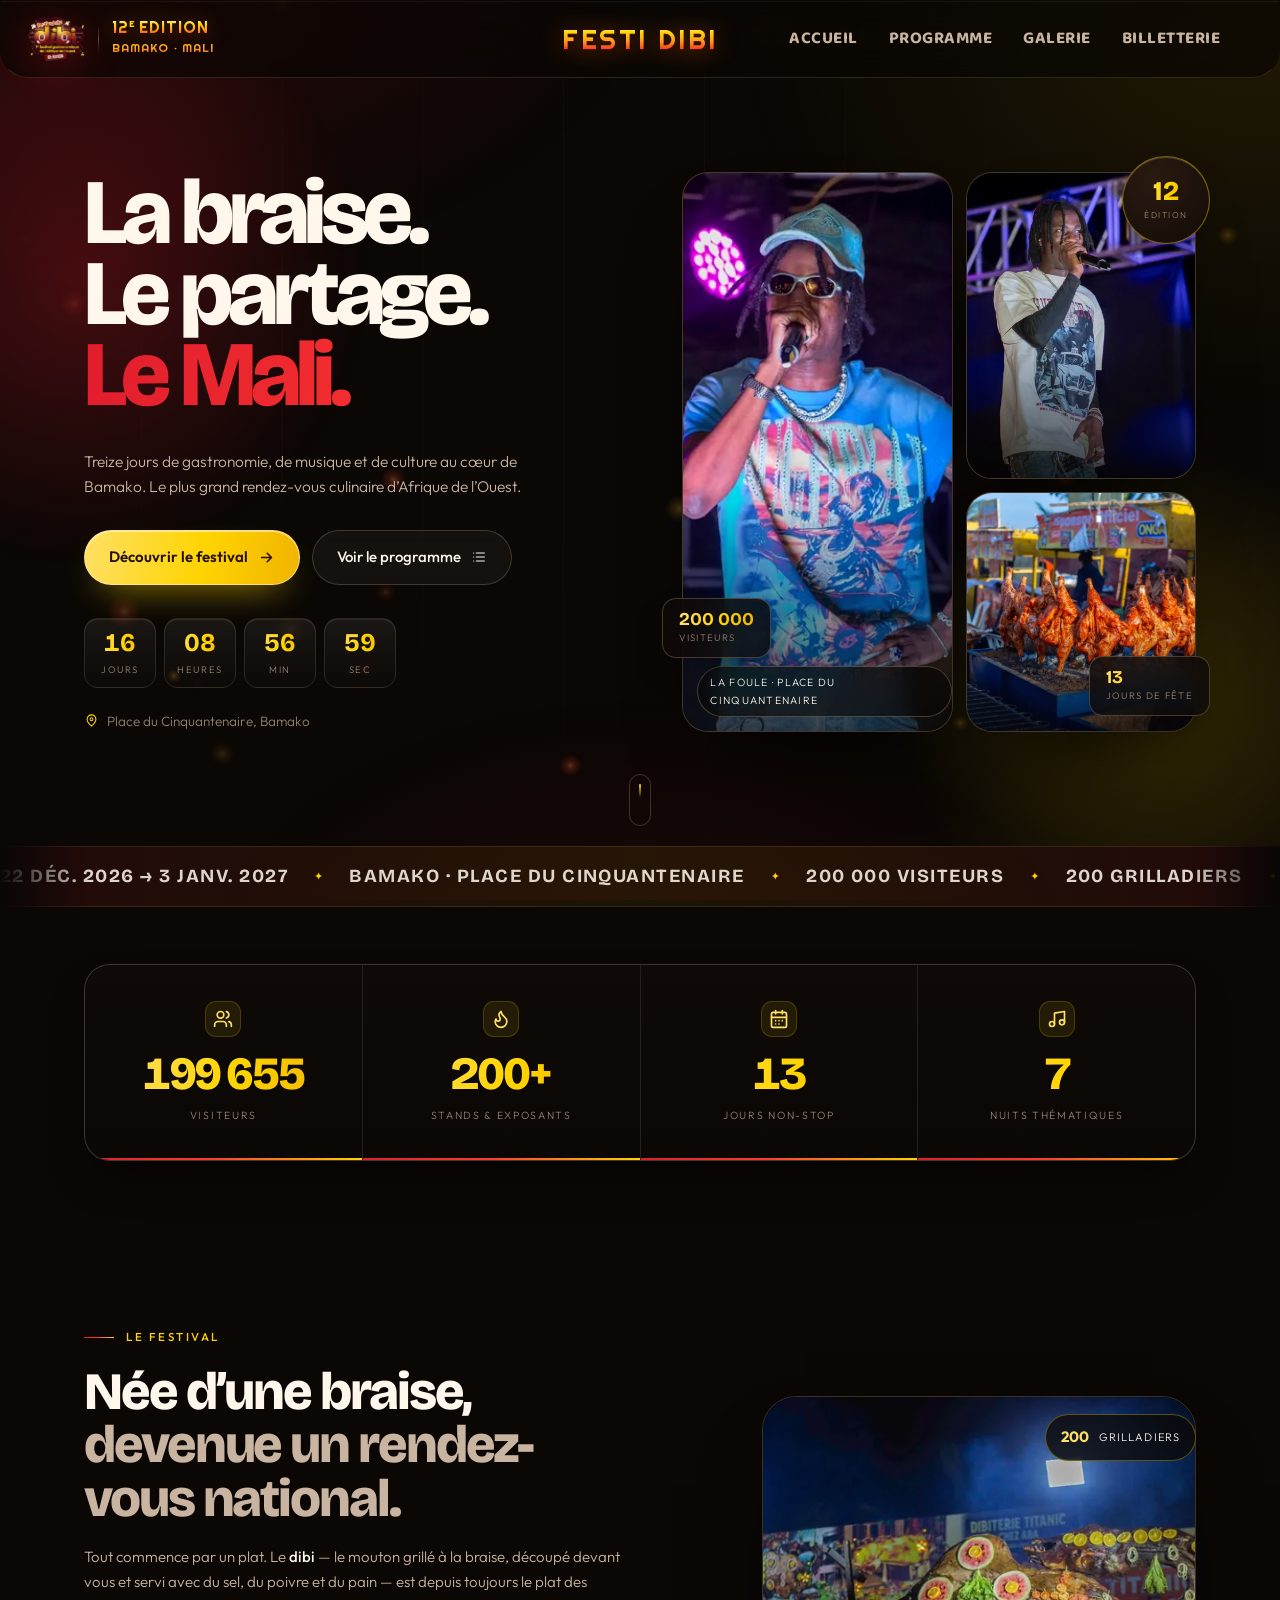
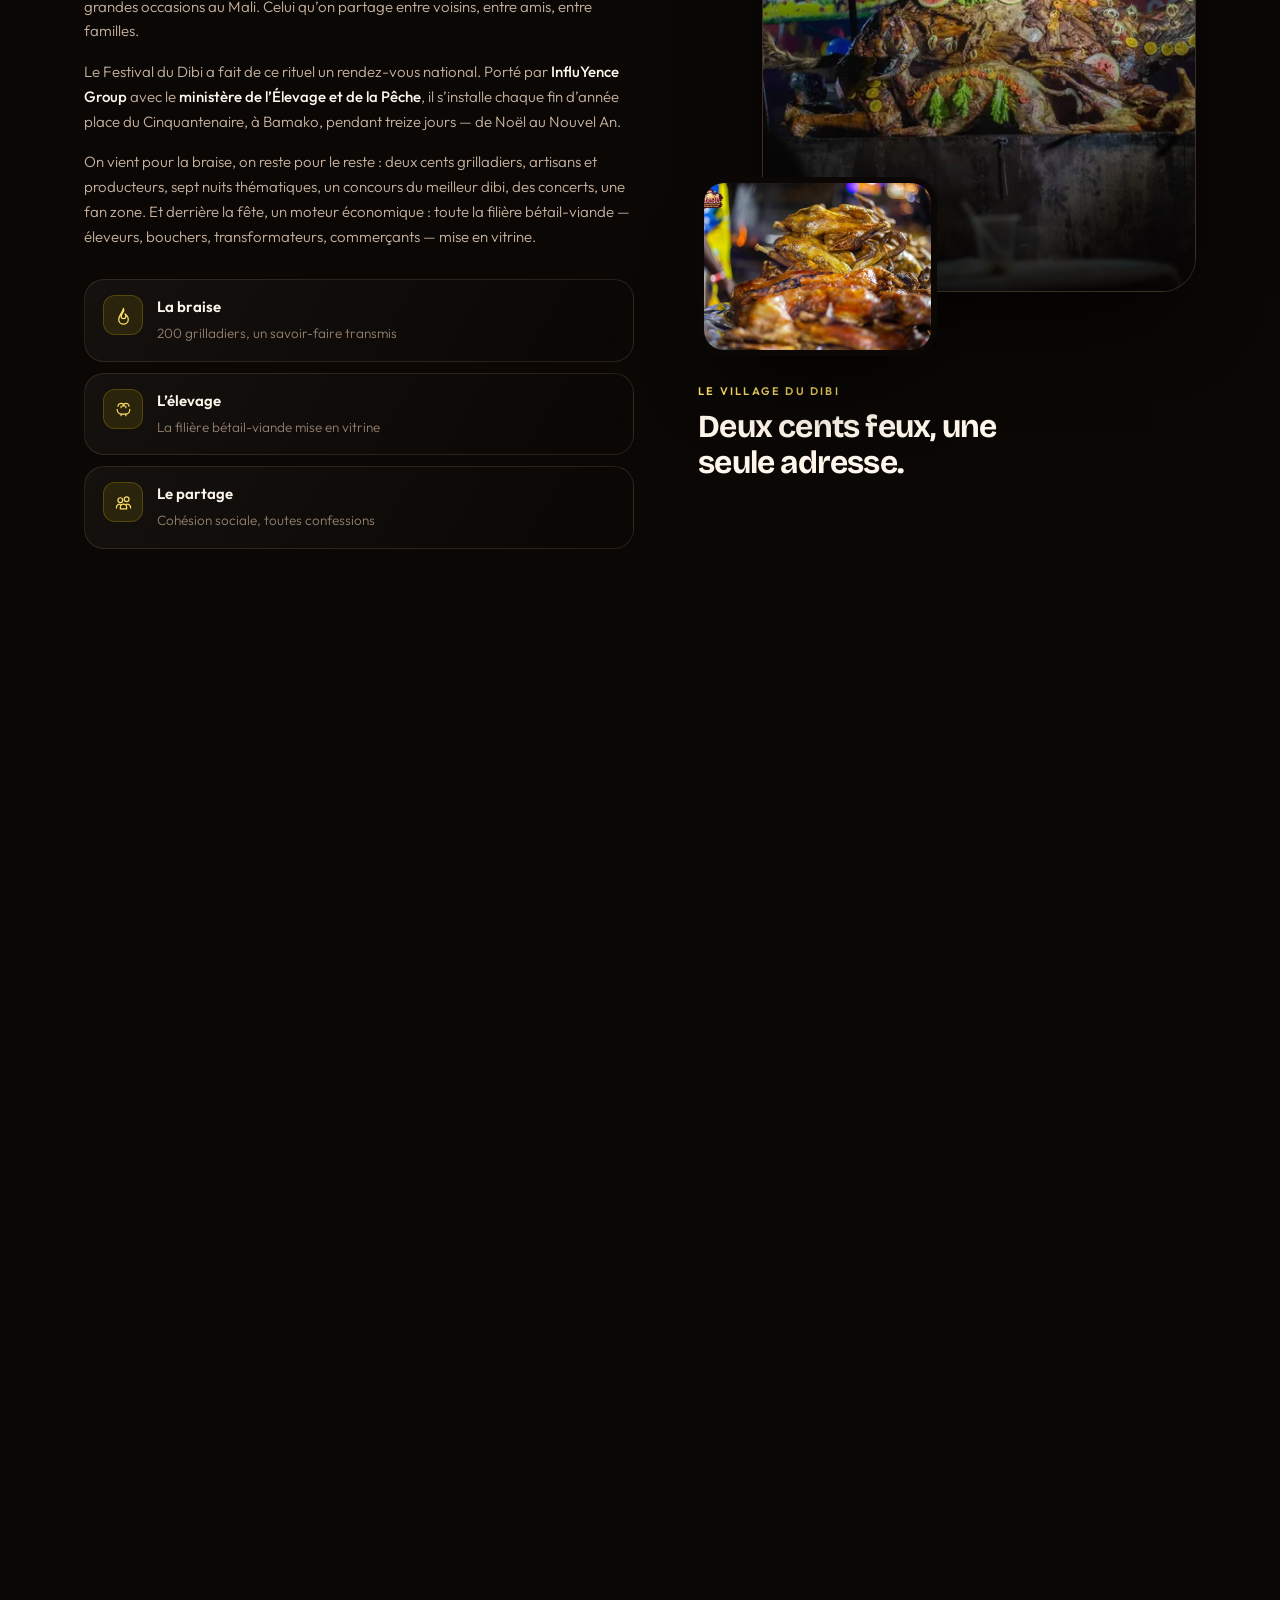
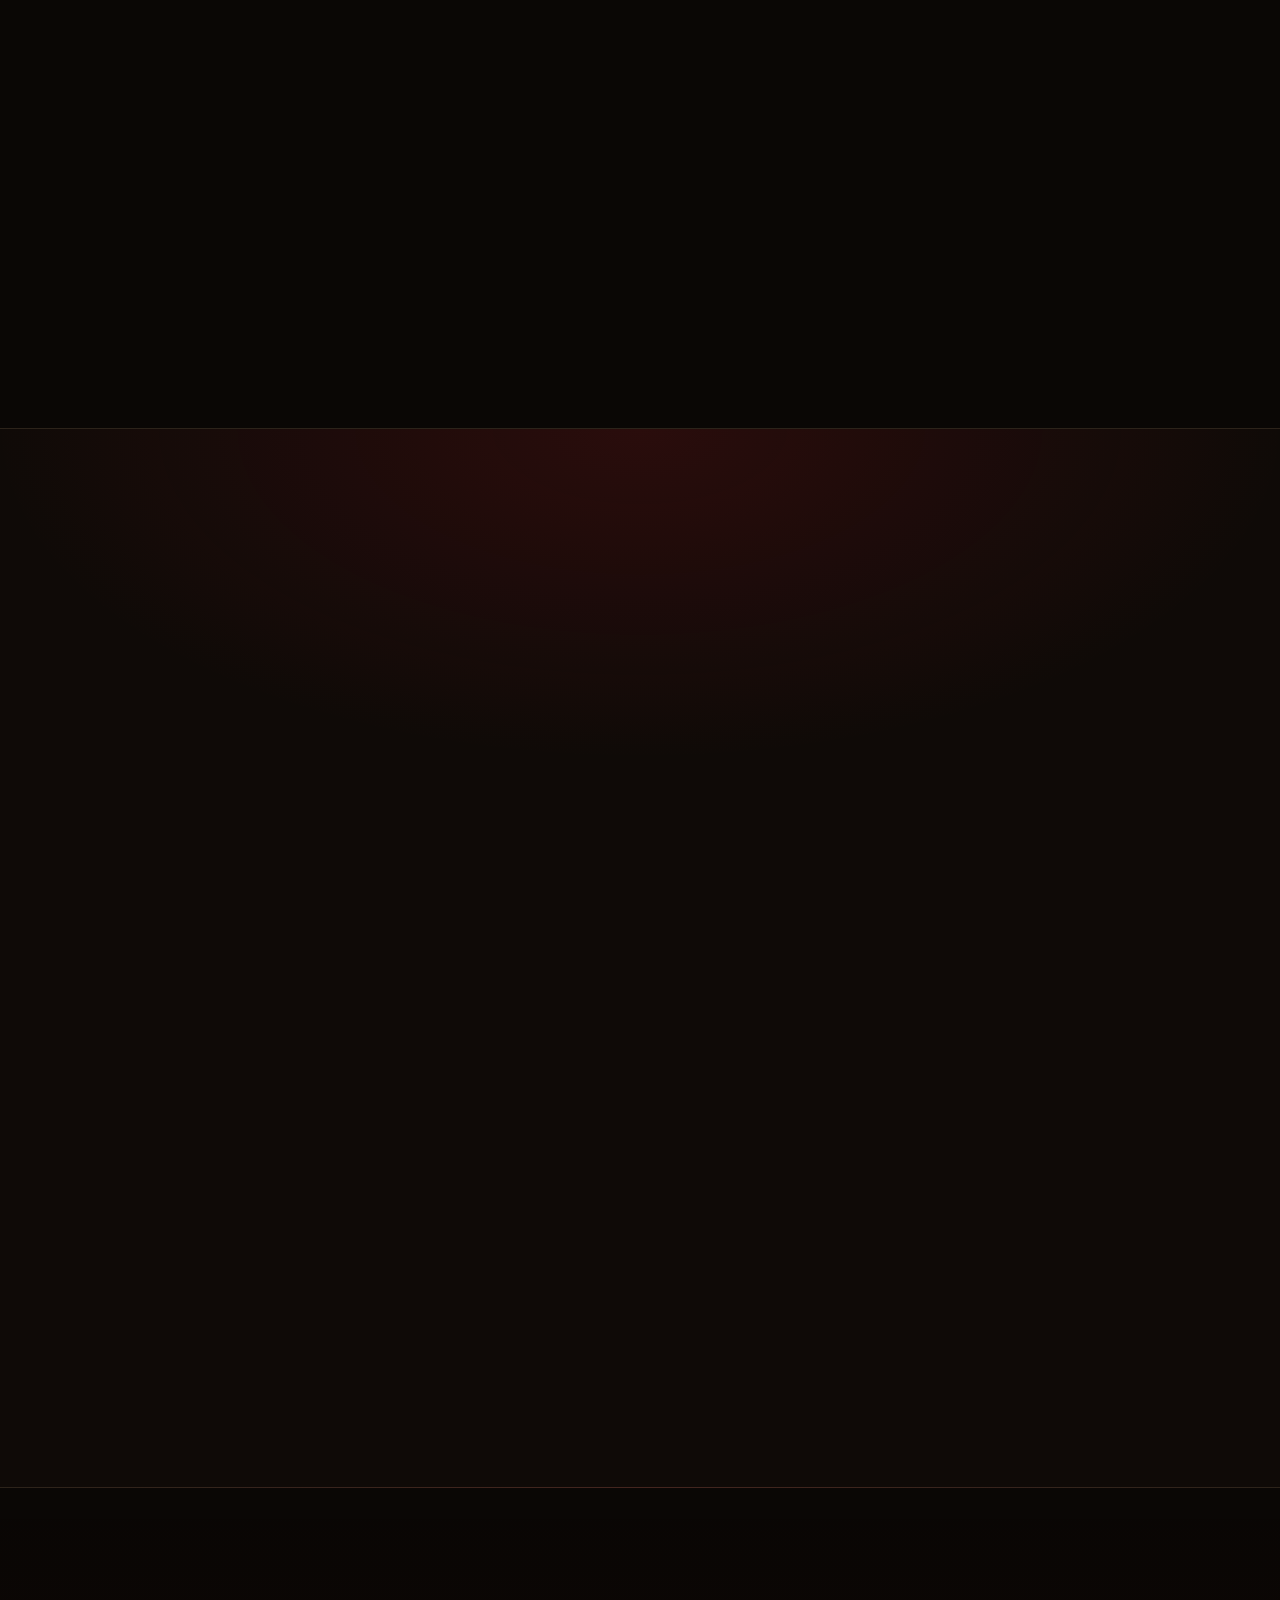
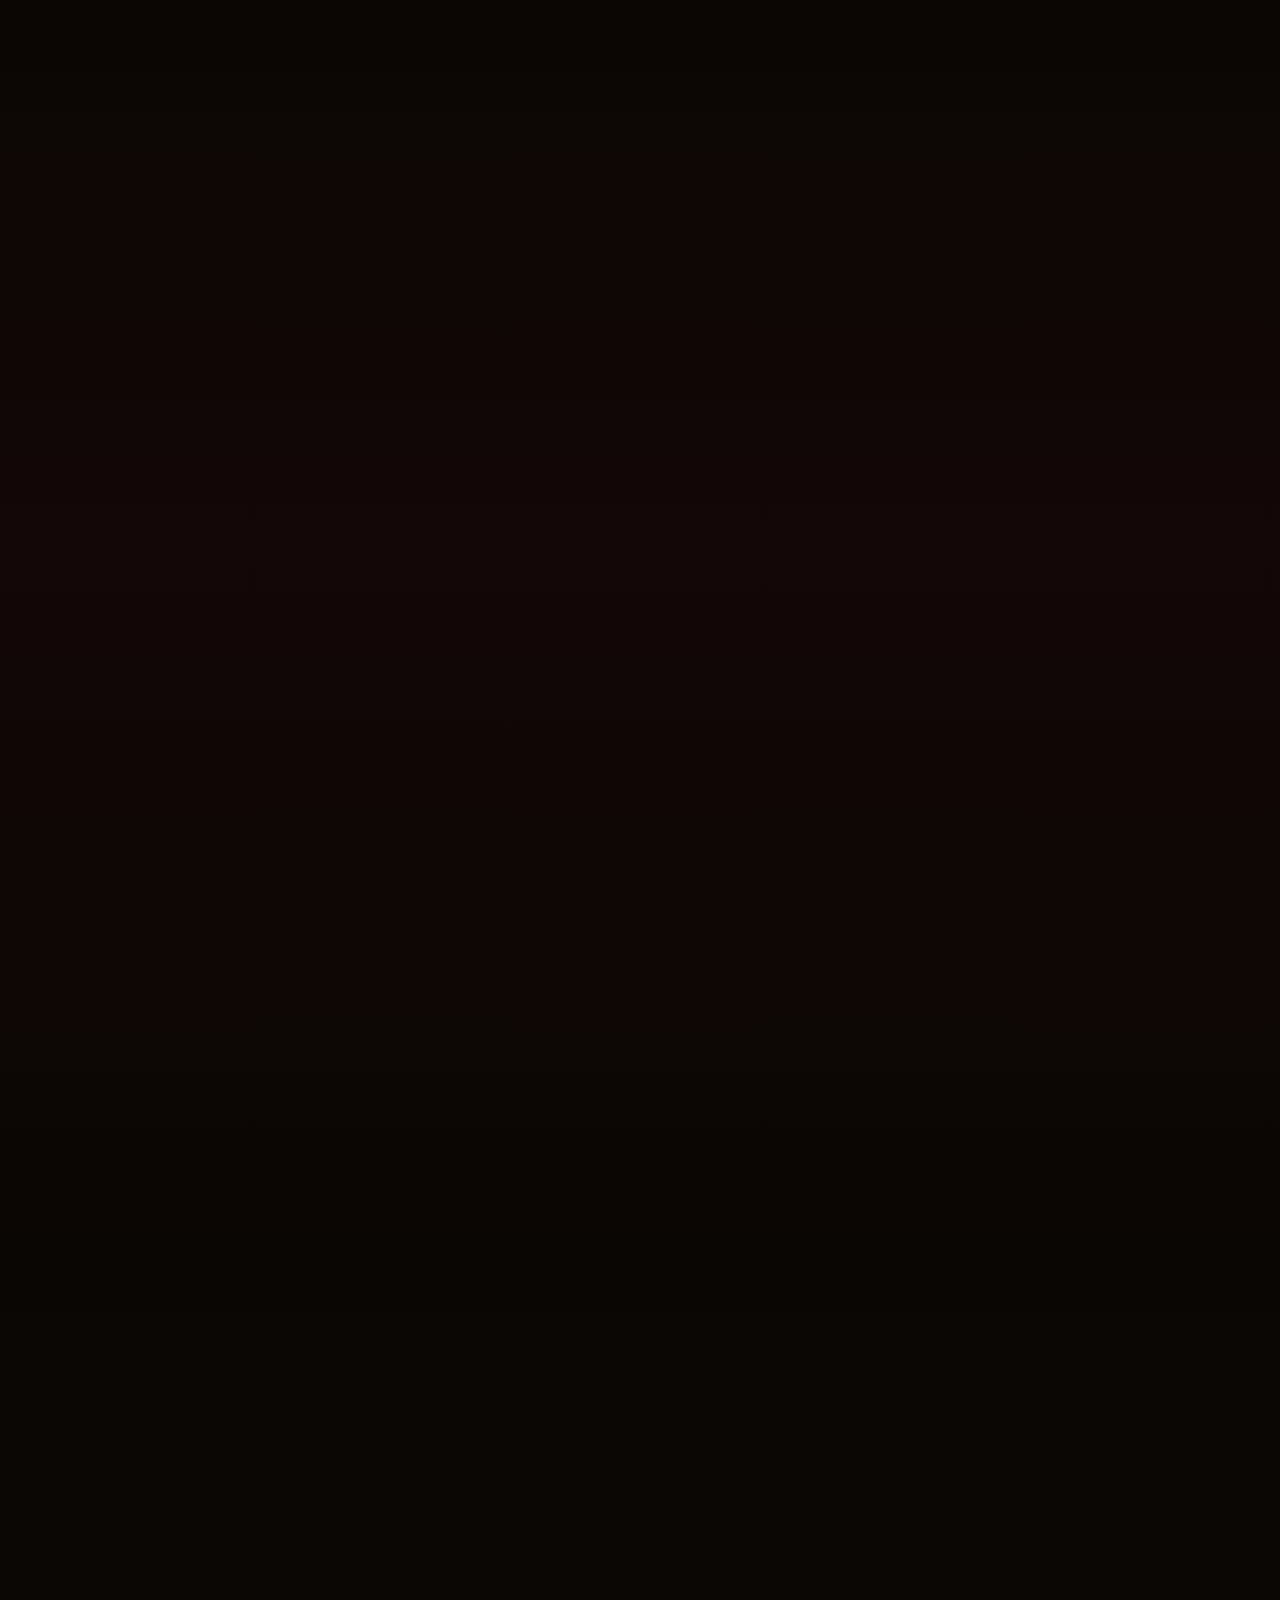
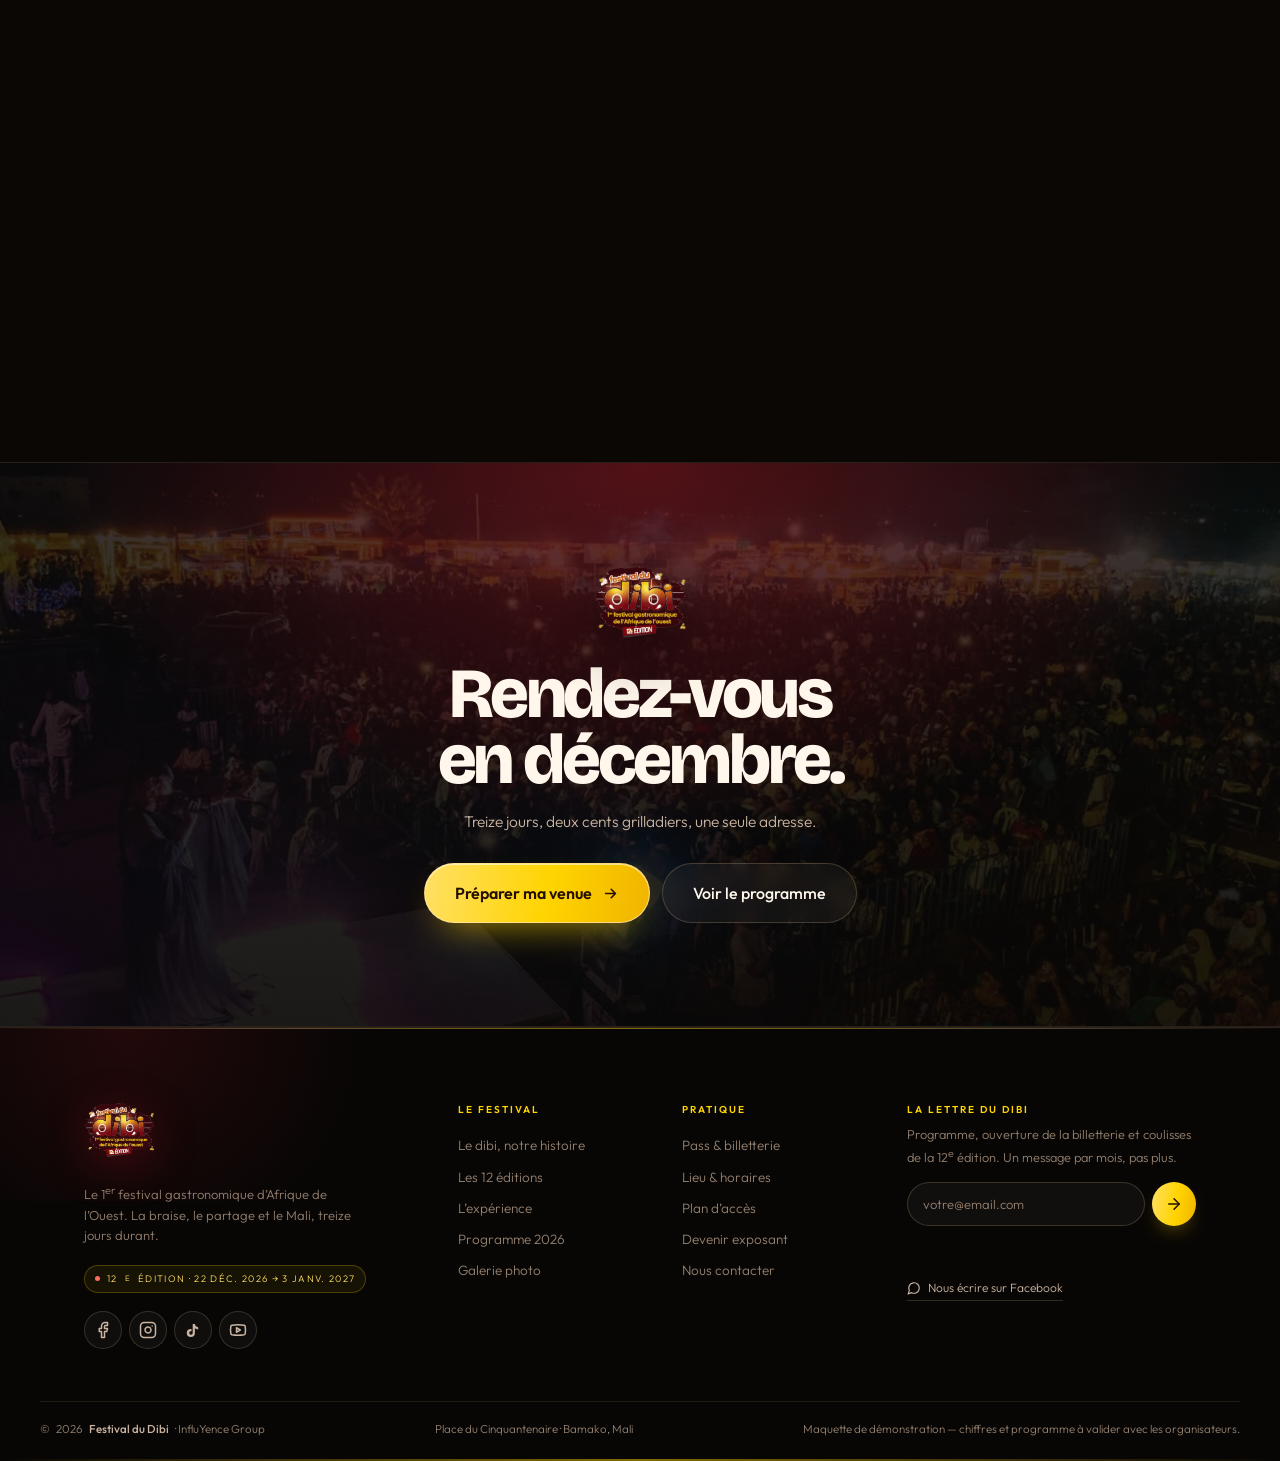
==== commit b5caf51c: "Tagline du header en Righteous + degrade braise, suppression du bloc platform" ====
--- a/index.html
+++ b/index.html
@@ -521,21 +521,6 @@
       </article>
     </div>
 
-    <div class="platform" data-reveal>
-      <div class="platform__item">
-        <span class="platform__ico"><svg width="17" height="17" viewBox="0 0 24 24" fill="none" aria-hidden="true"><path d="M12 3v12m0 0 4-4m-4 4-4-4M5 21h14" stroke="currentColor" stroke-width="1.8" stroke-linecap="round" stroke-linejoin="round"/></svg></span>
-        <div><b>Installable</b><span>Sur l’écran d’accueil, sans store</span></div>
-      </div>
-      <div class="platform__item">
-        <span class="platform__ico"><svg width="17" height="17" viewBox="0 0 24 24" fill="none" aria-hidden="true"><path d="M2 8.8a15 15 0 0 1 20 0M5 12.5a10 10 0 0 1 14 0M8.5 16a5 5 0 0 1 7 0M12 20h.01" stroke="currentColor" stroke-width="1.8" stroke-linecap="round"/></svg></span>
-        <div><b>Hors-ligne</b><span>Le programme reste accessible</span></div>
-      </div>
-      <div class="platform__item">
-        <span class="platform__ico"><svg width="17" height="17" viewBox="0 0 24 24" fill="none" aria-hidden="true"><rect x="3" y="3" width="7" height="7" rx="1" stroke="currentColor" stroke-width="1.7"/><rect x="14" y="3" width="7" height="7" rx="1" stroke="currentColor" stroke-width="1.7"/><rect x="3" y="14" width="7" height="7" rx="1" stroke="currentColor" stroke-width="1.7"/><path d="M14 14h3v3h-3zM20 14h1v1h-1zM14 20h1v1h-1zM20 20h1v1h-1z" fill="currentColor"/></svg></span>
-        <div><b>QR par SMS</b><span>Pas besoin d’imprimer</span></div>
-      </div>
-    </div>
-
     <p class="infos__note" style="text-align:center;margin-top:16px">
       Tarifs indicatifs en FCFA, à valider avec les organisateurs. Aucun paiement n’est encaissé sur cette maquette.
     </p>
--- a/css/styles.css
+++ b/css/styles.css
@@ -824,22 +824,6 @@
 .pass--solo .pass__list li{font-size:13.5px}
 .pass__foot{margin-top:14px;text-align:center;font-size:12px;color:var(--muted-2)}
 
-.platform{
-  margin-top:clamp(30px,4vw,46px);
-  display:grid;grid-template-columns:repeat(3,1fr);gap:12px;
-  padding:18px;
-  border-radius:var(--r-lg);
-  border:1px solid var(--line);
-  background:rgba(255,247,236,.025);
-}
-.platform__item{display:flex;align-items:center;gap:12px;padding:6px 8px}
-.platform__ico{
-  flex:none;width:38px;height:38px;border-radius:11px;
-  display:grid;place-items:center;color:var(--gold-2);
-  background:rgba(255,212,0,.08);border:1px solid rgba(255,212,0,.18);
-}
-.platform__item b{display:block;font-size:13.5px;font-weight:600}
-.platform__item span{display:block;font-size:11.5px;color:var(--muted-2)}
 
 /* ============================== TIMELINE =============================== */
 .section--history{
@@ -1118,7 +1102,6 @@
   .passes{grid-template-columns:1fr;max-width:560px;margin-inline:auto}
   .pass--featured{transform:none}
   .pass--featured:hover{transform:translateY(-4px)}
-  .platform{grid-template-columns:1fr;max-width:560px;margin-inline:auto}
   .section__head--split{grid-template-columns:1fr;align-items:start}
   .section__intro--right{text-align:left;justify-self:start}
   .gal-grid{grid-template-columns:repeat(2,1fr);grid-auto-rows:clamp(150px,23vw,230px)}
@@ -1164,7 +1147,6 @@
   .hero__actions .btn{width:auto;flex:1 1 auto}
   .cta__actions .btn{width:auto}
   .pass{padding:22px 18px}
-  .platform{padding:12px}
 }
 
 @media (prefers-reduced-motion:reduce){
--- a/css/header.css
+++ b/css/header.css
@@ -93,15 +93,23 @@
   background:linear-gradient(180deg,transparent,rgba(255,214,160,.32),transparent);
 }
 
-.sh__tagline{display:grid;gap:1px;min-width:0}
+.sh__tagline{display:grid;gap:2px;min-width:0}
 .sh__tagline b{
-  font-family:"Baloo 2",var(--font-display),sans-serif;
-  font-size:13px;font-weight:800;letter-spacing:.08em;text-transform:uppercase;
-  color:var(--text);line-height:1.15;
-}
-.sh__tagline b sup{font-size:9px;vertical-align:super}
+  font-family:"Righteous",var(--font-display),sans-serif;
+  font-size:16px;font-weight:400;letter-spacing:.06em;text-transform:uppercase;
+  line-height:1.05;
+  background:linear-gradient(180deg,#FFF0A8 0%,#FFD400 26%,#FF9A1F 58%,#FF5A1F 78%,#E11D2E 100%);
+  -webkit-background-clip:text;background-clip:text;
+  color:transparent;-webkit-text-fill-color:transparent;
+  filter:drop-shadow(0 2px 10px rgba(255,120,0,.4));
+}
+.sh__tagline b sup{font-size:9px;vertical-align:super;-webkit-text-fill-color:#FFD400;color:#FFD400}
 .sh__tagline span{
-  font-size:10px;letter-spacing:.14em;text-transform:uppercase;color:var(--muted-2);
+  font-family:"Righteous",var(--font-display),sans-serif;
+  font-size:11.5px;letter-spacing:.1em;text-transform:uppercase;
+  background:linear-gradient(180deg,#FFD400 0%,#FF9A1F 55%,#E11D2E 100%);
+  -webkit-background-clip:text;background-clip:text;
+  color:transparent;-webkit-text-fill-color:transparent;
   white-space:nowrap;
 }
 
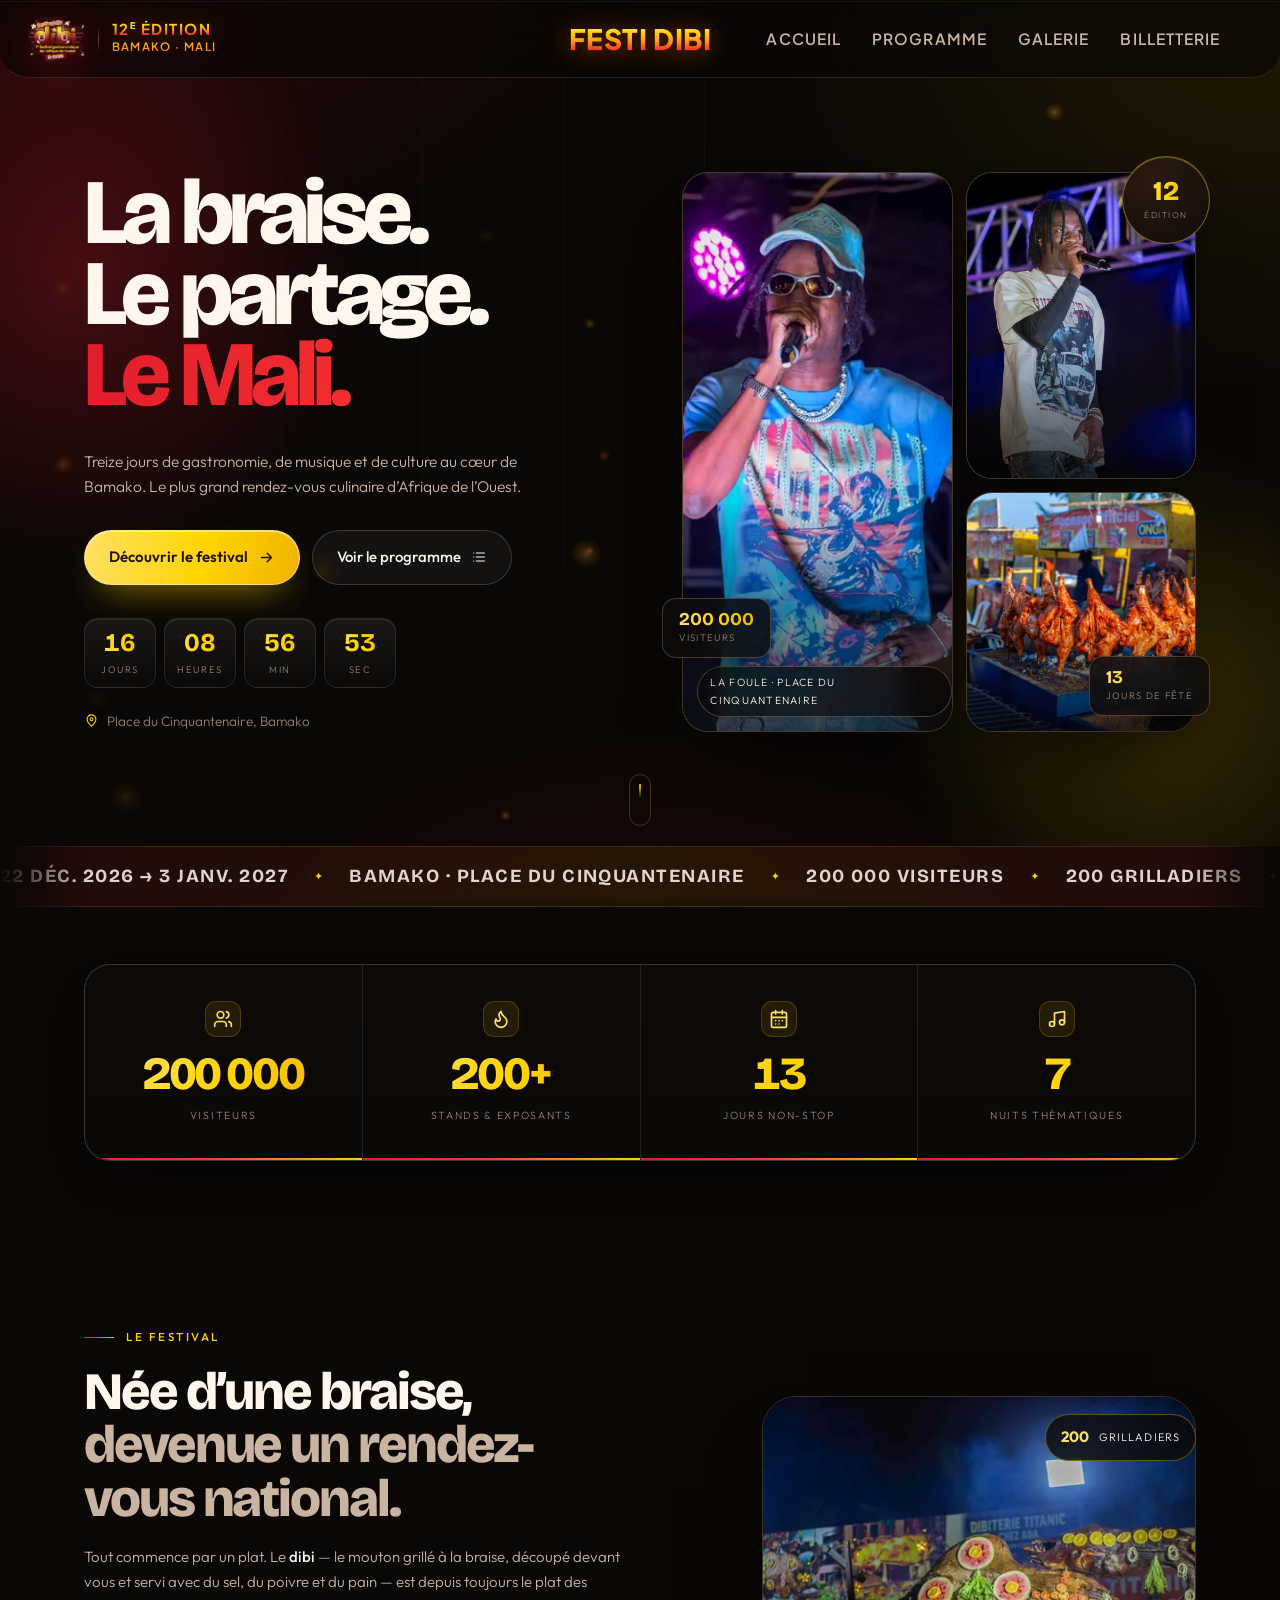
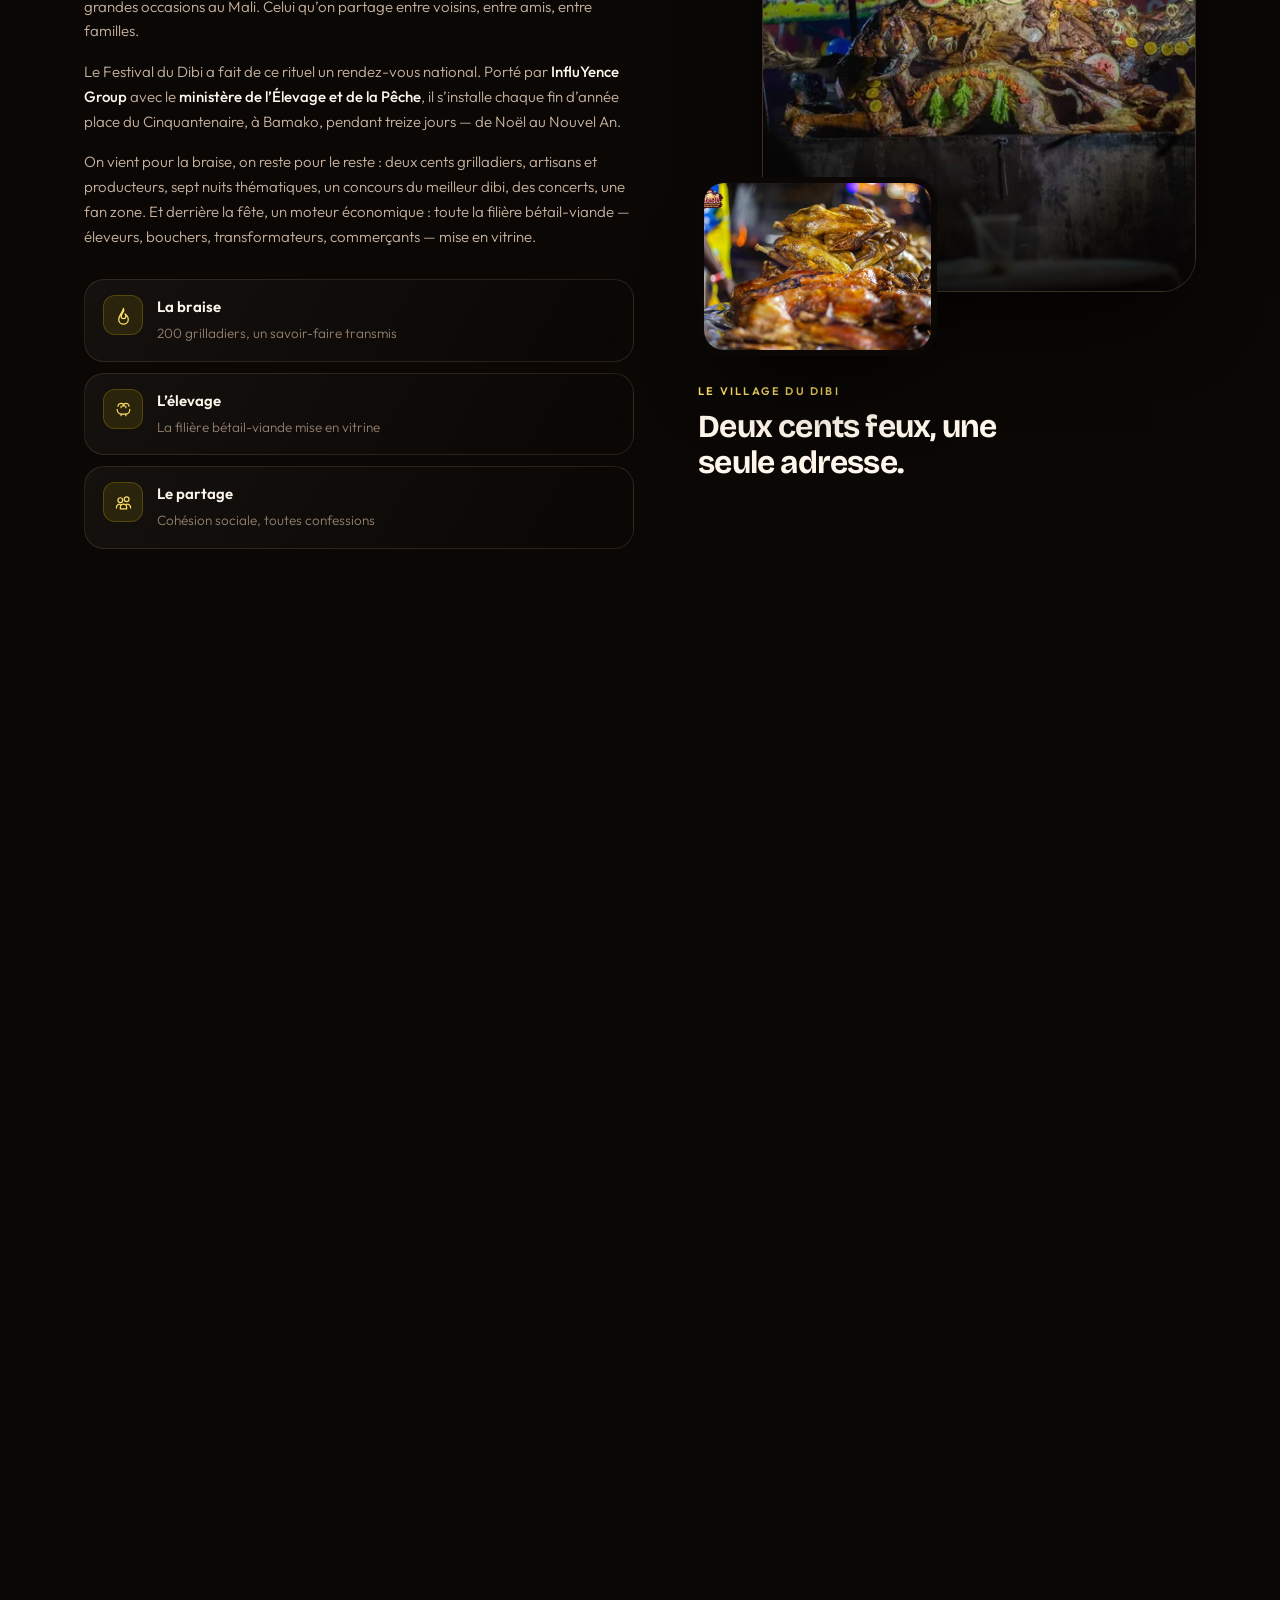
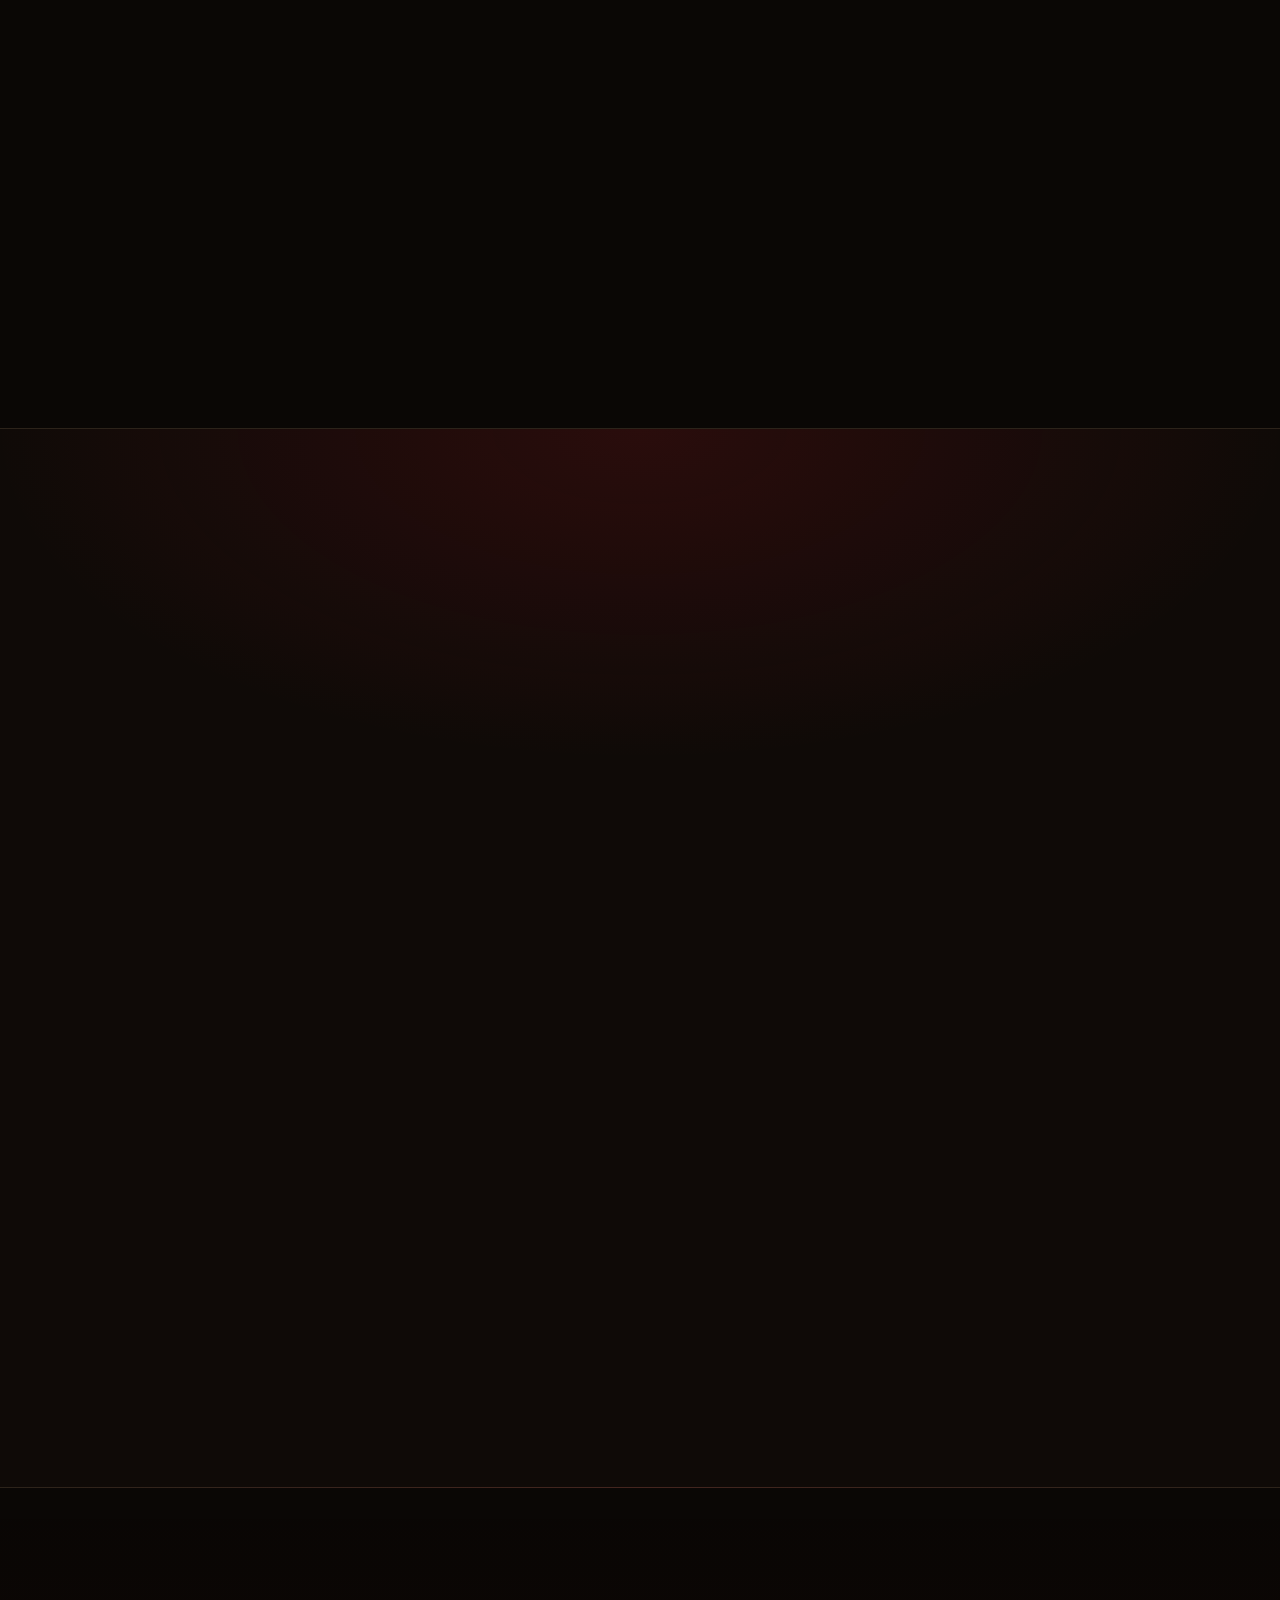
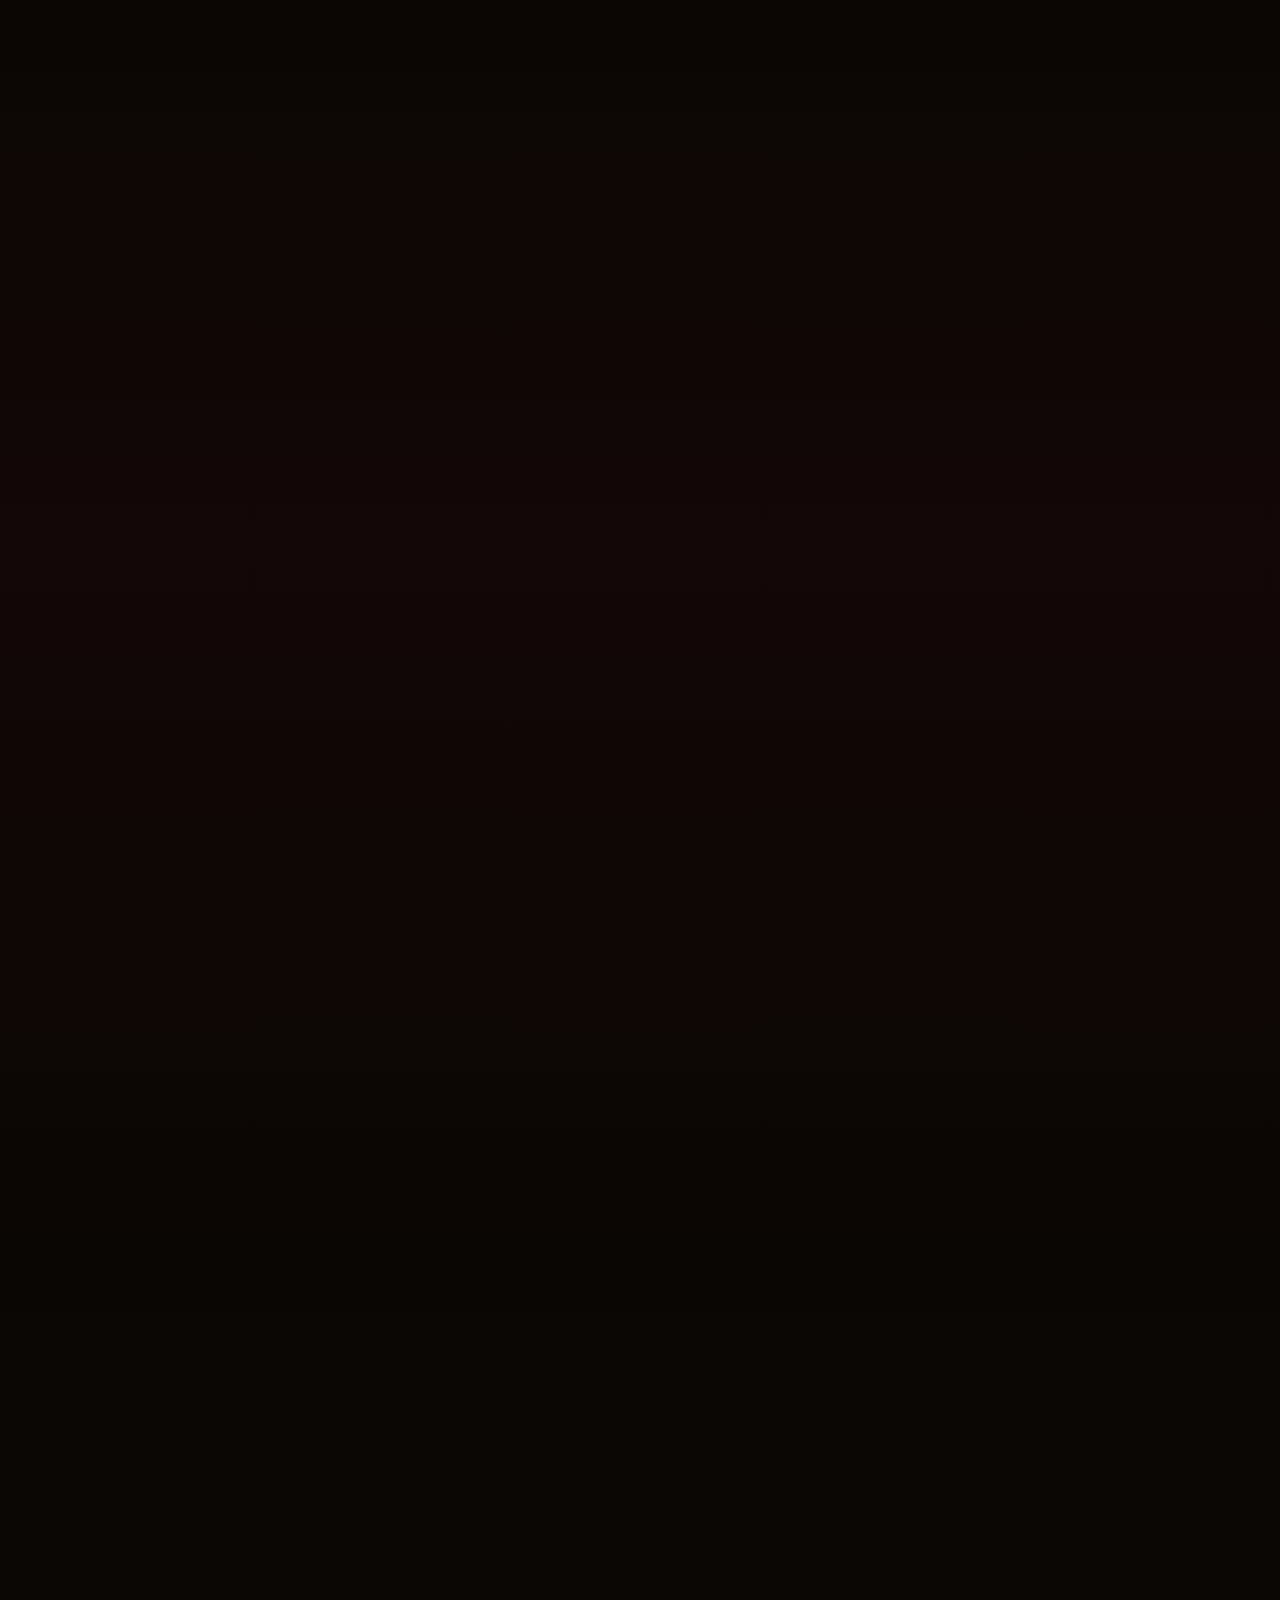
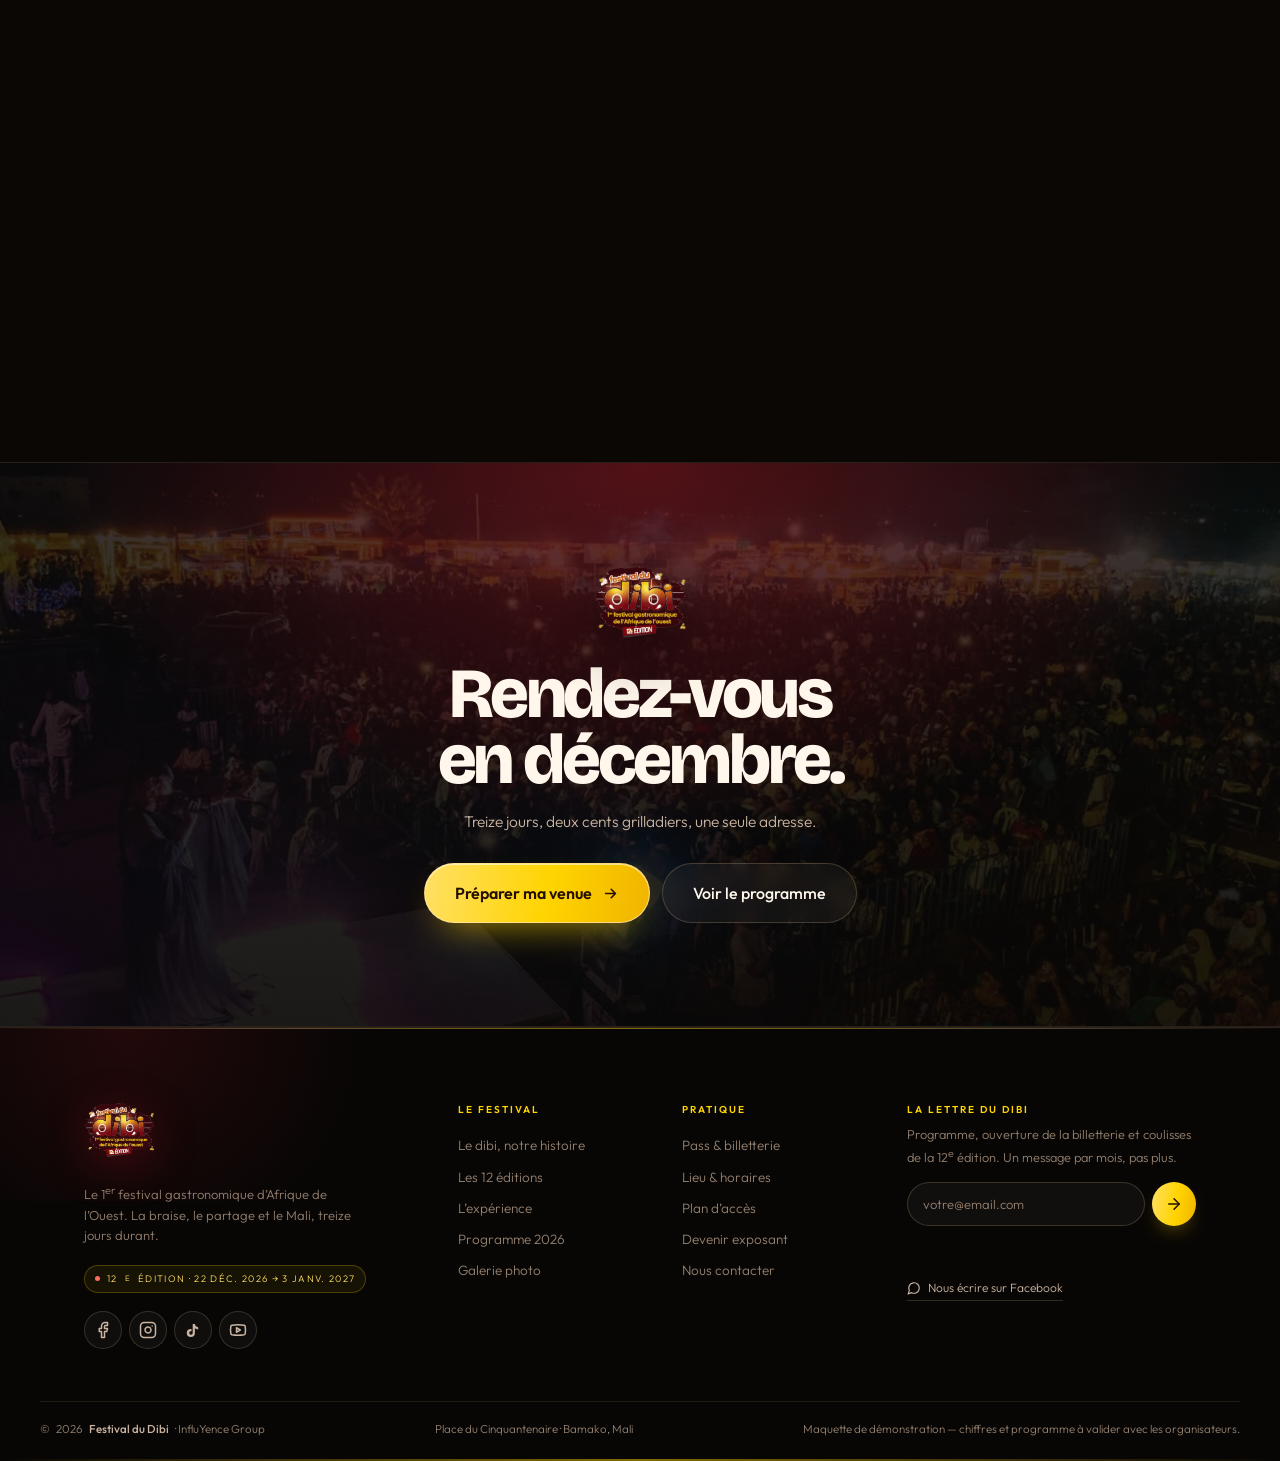
==== commit ea770c8f: "Header : Plus Jakarta Sans (nav, nom, tagline), retrait de Baloo 2 et Righteous" ====
--- a/index.html
+++ b/index.html
@@ -27,7 +27,7 @@
 
 <link rel="preconnect" href="https://fonts.googleapis.com">
 <link rel="preconnect" href="https://fonts.gstatic.com" crossorigin>
-<link href="https://fonts.googleapis.com/css2?family=Righteous&family=Baloo+2:wght@600;700;800&family=Bricolage+Grotesque:opsz,wght@12..96,400;12..96,600;12..96,700;12..96,800&family=Outfit:wght@300;400;500;600&display=swap" rel="stylesheet">
+<link href="https://fonts.googleapis.com/css2?family=Plus+Jakarta+Sans:wght@500;600;700;800&family=Bricolage+Grotesque:opsz,wght@12..96,400;12..96,600;12..96,700;12..96,800&family=Outfit:wght@300;400;500;600&display=swap" rel="stylesheet">
 
 <link rel="preload" as="image" href="assets/photos/singer-blue-1600.webp" imagesrcset="assets/photos/singer-blue-800.webp 800w, assets/photos/singer-blue-1600.webp 1600w" imagesizes="(max-width: 1080px) 92vw, 30vw">
 
--- a/css/header.css
+++ b/css/header.css
@@ -50,10 +50,10 @@
 .sh__name{
   position:absolute;left:50%;top:50%;
   transform:translate(-50%,-50%);
-  font-family:"Righteous",var(--font-display),sans-serif;
-  font-weight:400;
-  font-size:clamp(21px,2.1vw,28px);
-  letter-spacing:.09em;
+  font-family:"Plus Jakarta Sans",var(--font-display),sans-serif;
+  font-weight:800;
+  font-size:clamp(22px,2.2vw,30px);
+  letter-spacing:.02em;
   text-transform:uppercase;
   line-height:1;
   background:linear-gradient(180deg,#FFF0A8 0%,#FFD400 26%,#FF9A1F 58%,#FF5A1F 78%,#E11D2E 100%);
@@ -95,8 +95,8 @@
 
 .sh__tagline{display:grid;gap:2px;min-width:0}
 .sh__tagline b{
-  font-family:"Righteous",var(--font-display),sans-serif;
-  font-size:16px;font-weight:400;letter-spacing:.06em;text-transform:uppercase;
+  font-family:"Plus Jakarta Sans",var(--font-display),sans-serif;
+  font-size:15px;font-weight:700;letter-spacing:.1em;text-transform:uppercase;
   line-height:1.05;
   background:linear-gradient(180deg,#FFF0A8 0%,#FFD400 26%,#FF9A1F 58%,#FF5A1F 78%,#E11D2E 100%);
   -webkit-background-clip:text;background-clip:text;
@@ -105,8 +105,8 @@
 }
 .sh__tagline b sup{font-size:9px;vertical-align:super;-webkit-text-fill-color:#FFD400;color:#FFD400}
 .sh__tagline span{
-  font-family:"Righteous",var(--font-display),sans-serif;
-  font-size:11.5px;letter-spacing:.1em;text-transform:uppercase;
+  font-family:"Plus Jakarta Sans",var(--font-display),sans-serif;
+  font-size:11.5px;font-weight:600;letter-spacing:.12em;text-transform:uppercase;
   background:linear-gradient(180deg,#FFD400 0%,#FF9A1F 55%,#E11D2E 100%);
   -webkit-background-clip:text;background-clip:text;
   color:transparent;-webkit-text-fill-color:transparent;
@@ -122,10 +122,10 @@
   min-height:44px;
   padding:0 15px;
   border-radius:999px;
-  font-family:"Baloo 2",var(--font-display),sans-serif;
-  font-size:17px;
-  font-weight:700;
-  letter-spacing:.03em;
+  font-family:"Plus Jakarta Sans",var(--font-display),sans-serif;
+  font-size:15.5px;
+  font-weight:600;
+  letter-spacing:.07em;
   text-transform:uppercase;
   color:var(--muted);
   white-space:nowrap;
@@ -210,8 +210,8 @@
   min-height:54px;
   padding:0 16px;
   border-radius:16px;
-  font-family:"Baloo 2",var(--font-display),sans-serif;
-  font-size:18px;font-weight:700;letter-spacing:.03em;text-transform:uppercase;
+  font-family:"Plus Jakarta Sans",var(--font-display),sans-serif;
+  font-size:16.5px;font-weight:600;letter-spacing:.07em;text-transform:uppercase;
   color:var(--muted);
   transition:color .2s ease,background-color .2s ease,transform .3s var(--spring);
 }
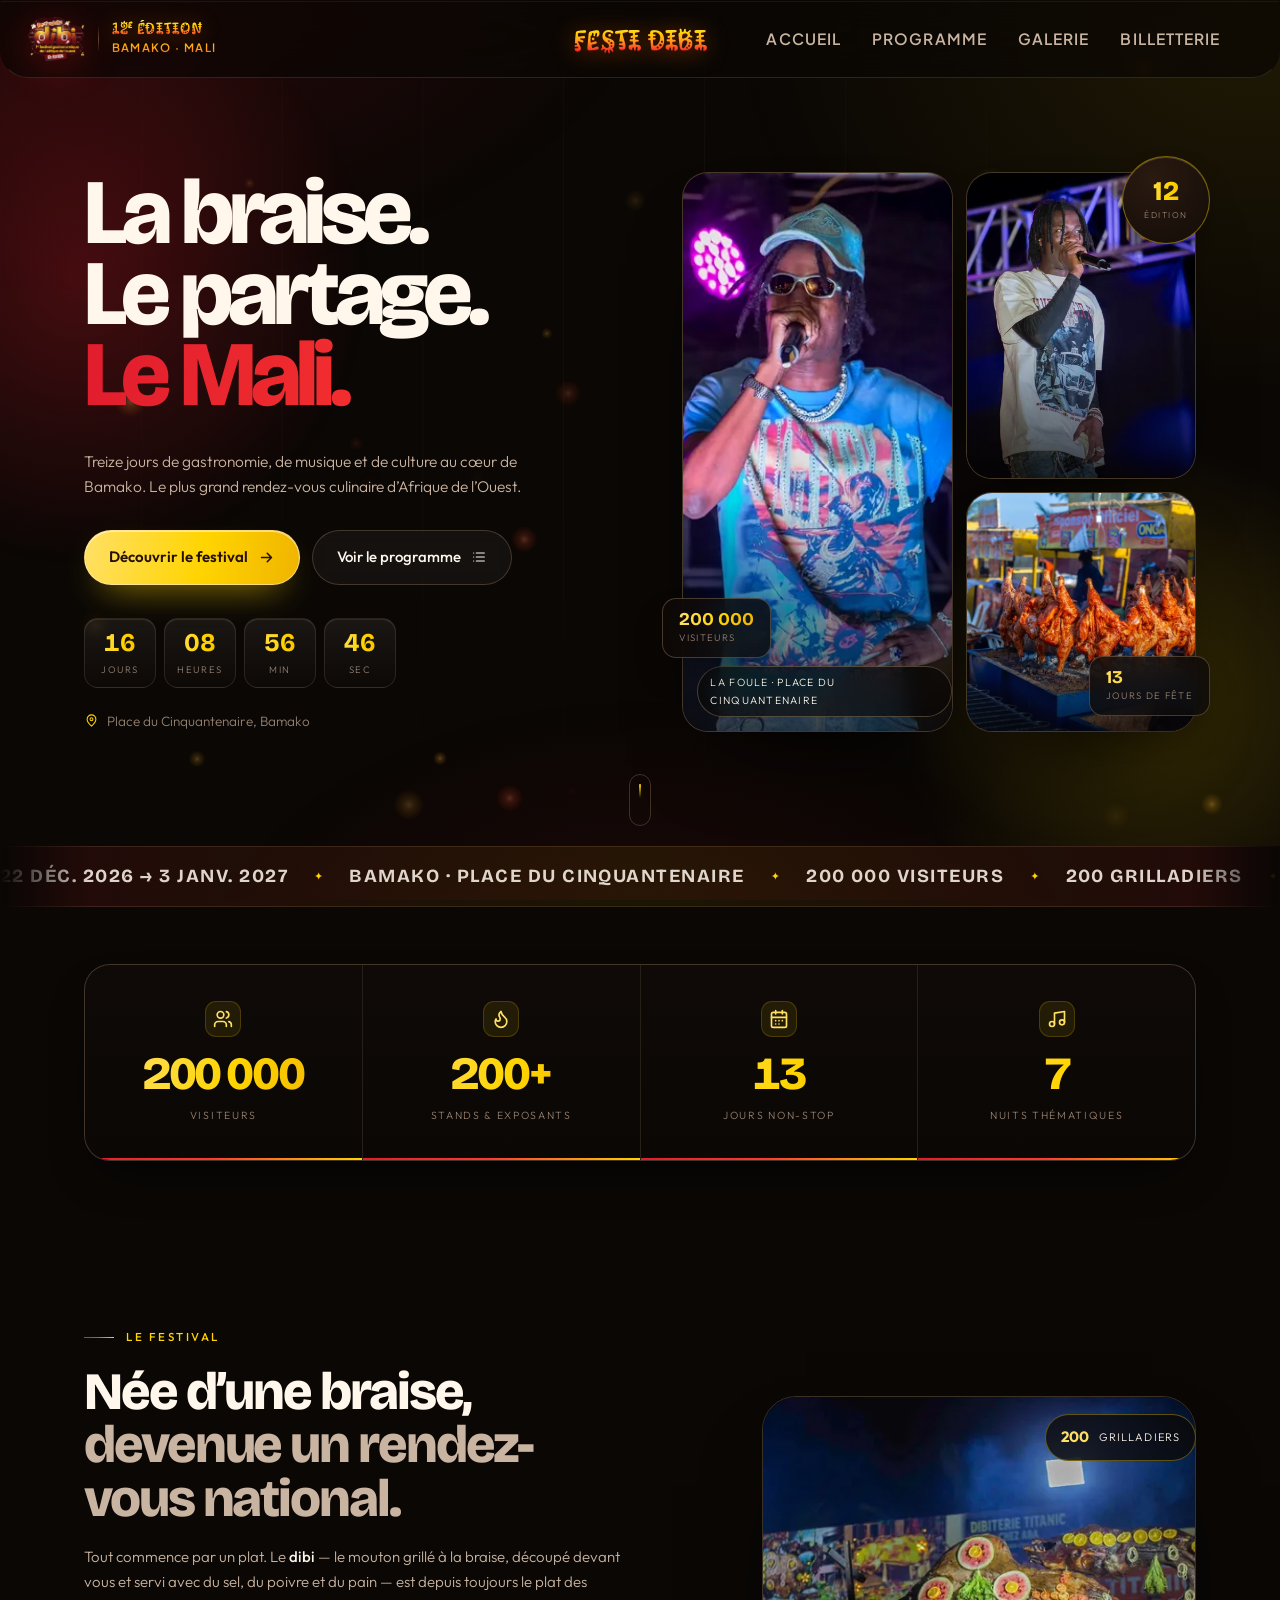
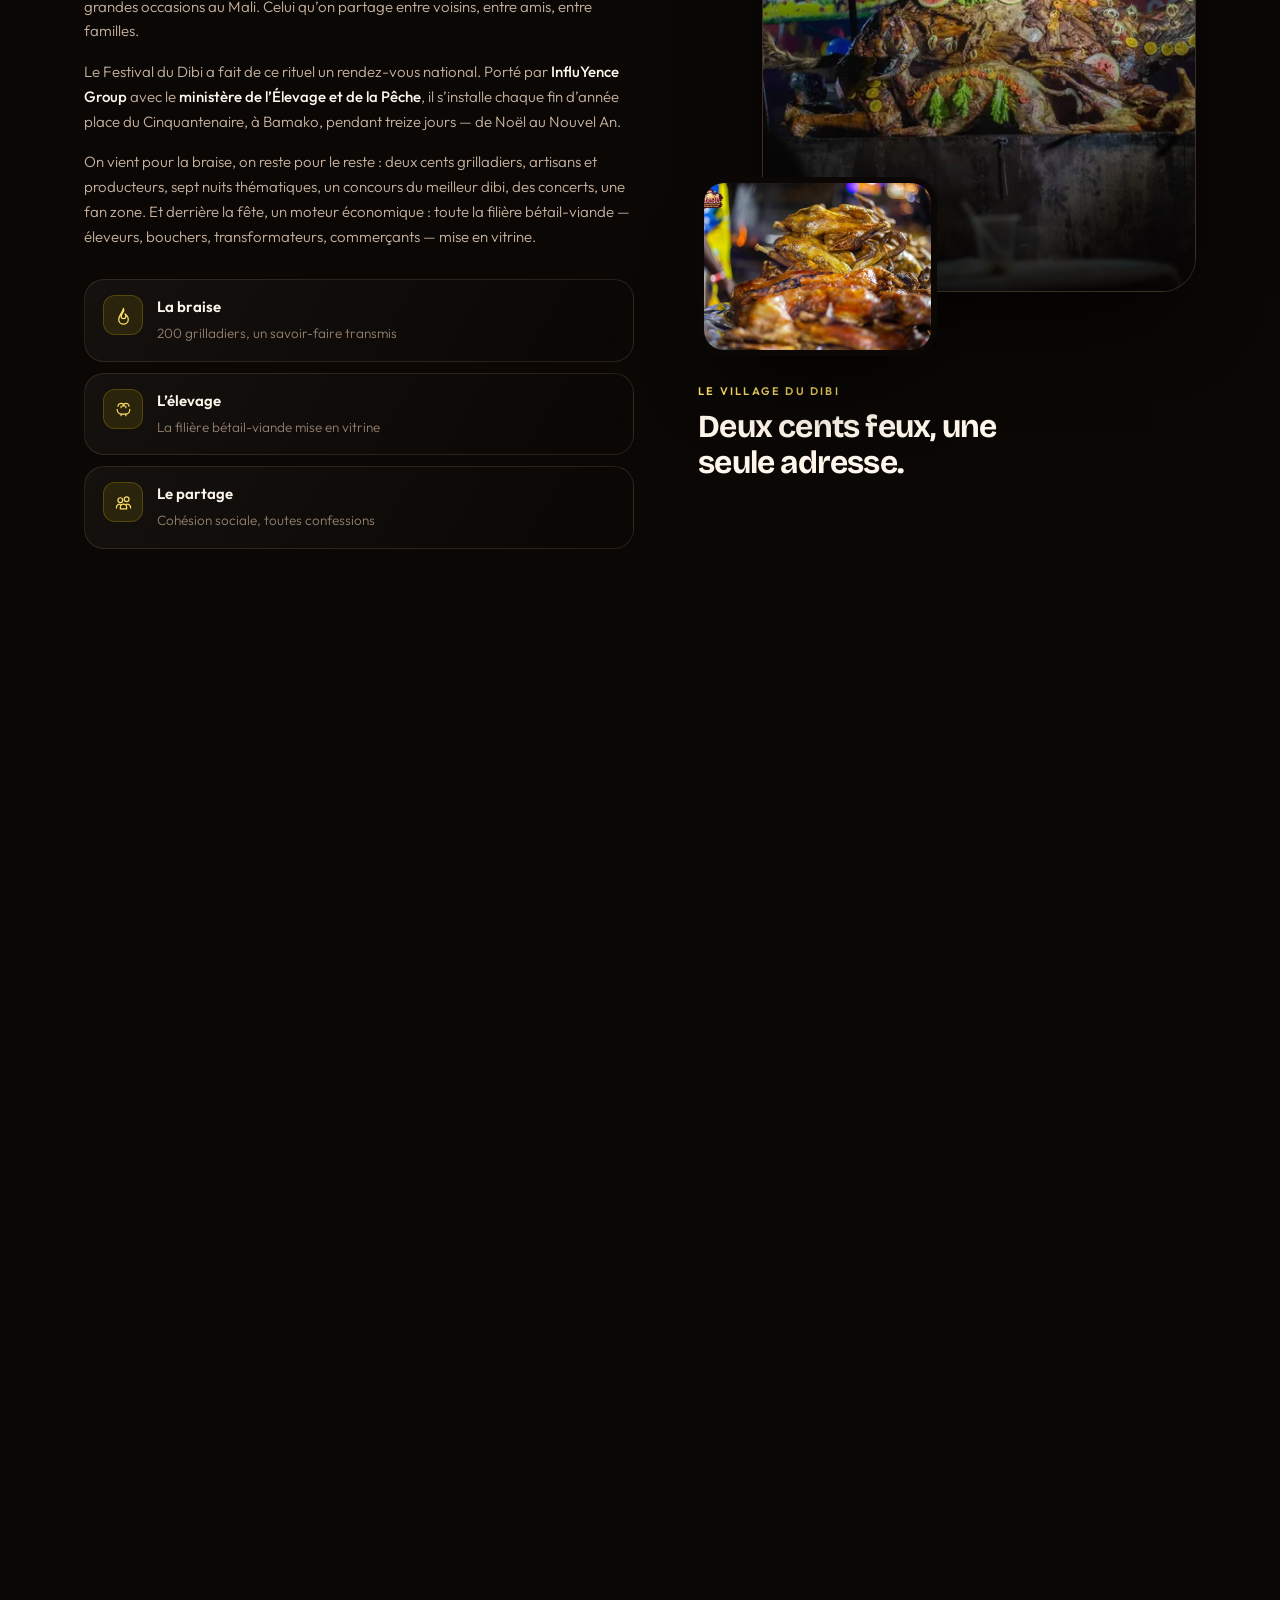
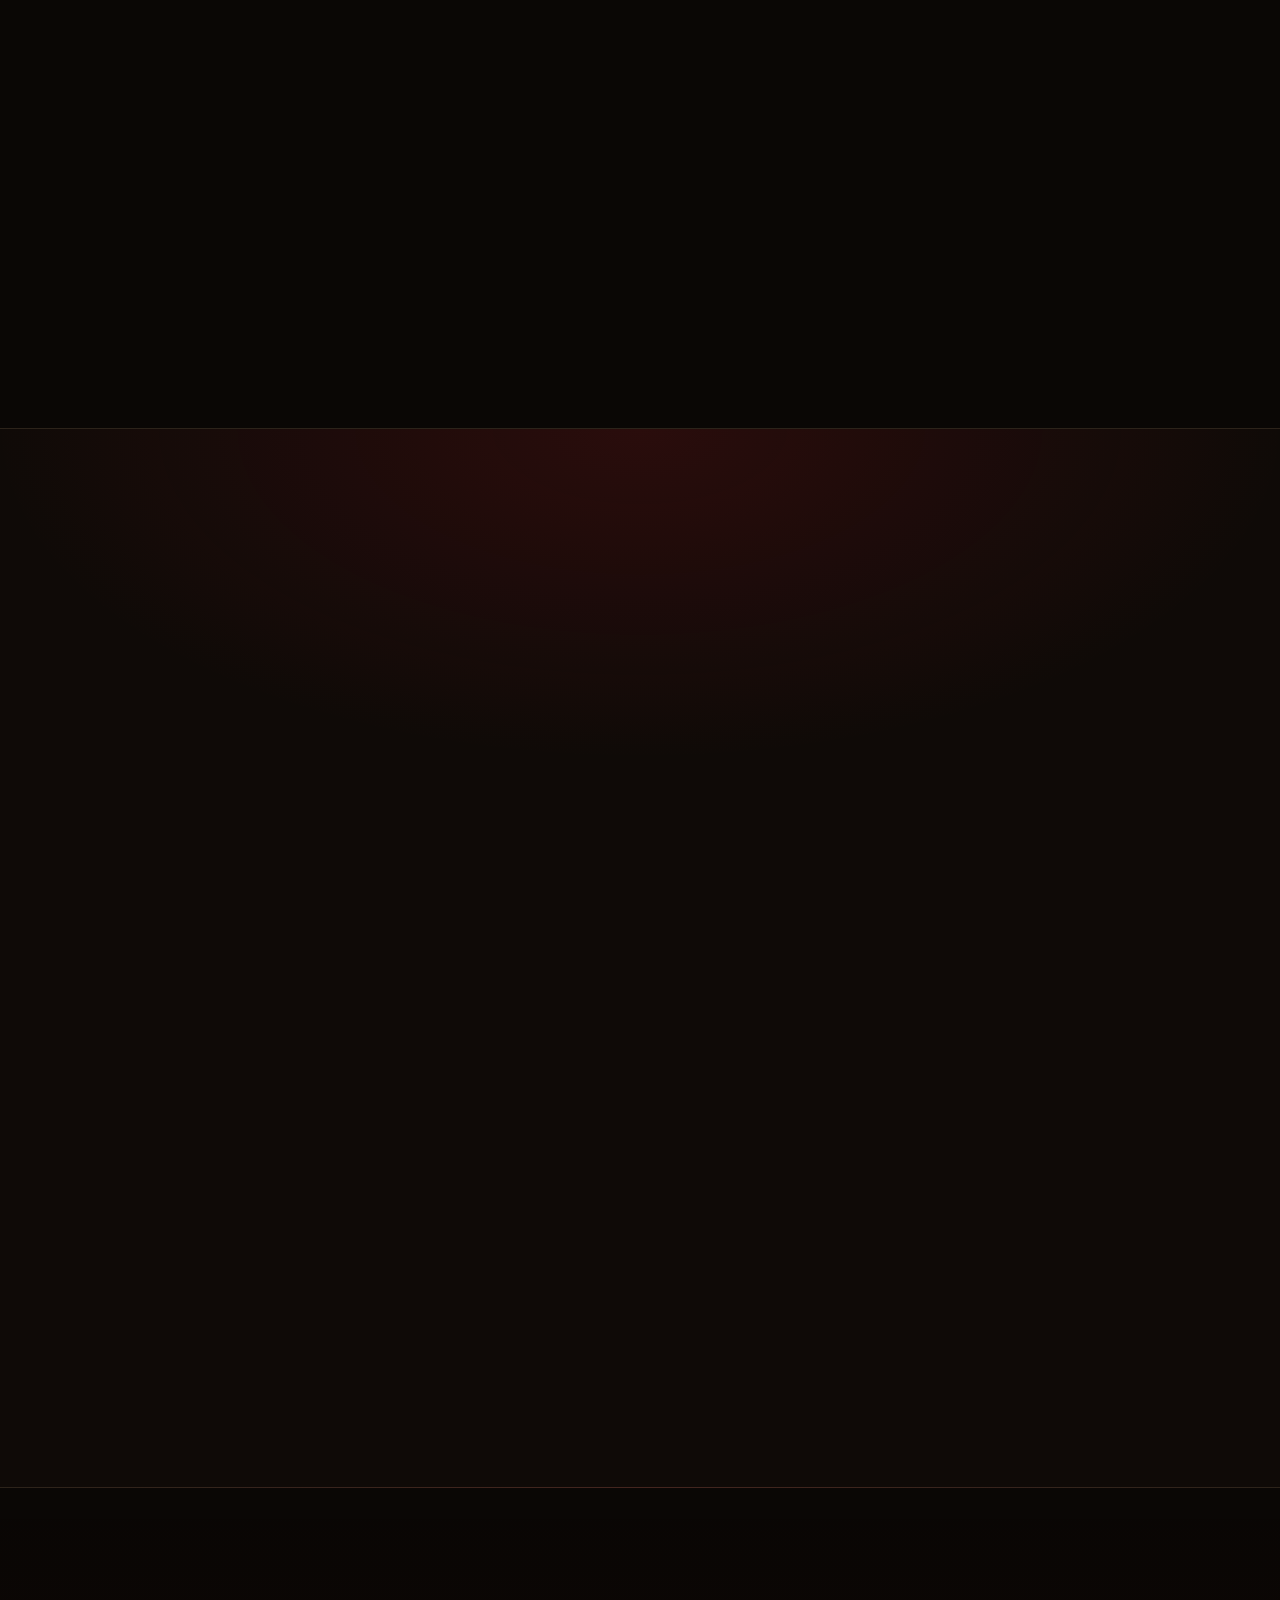
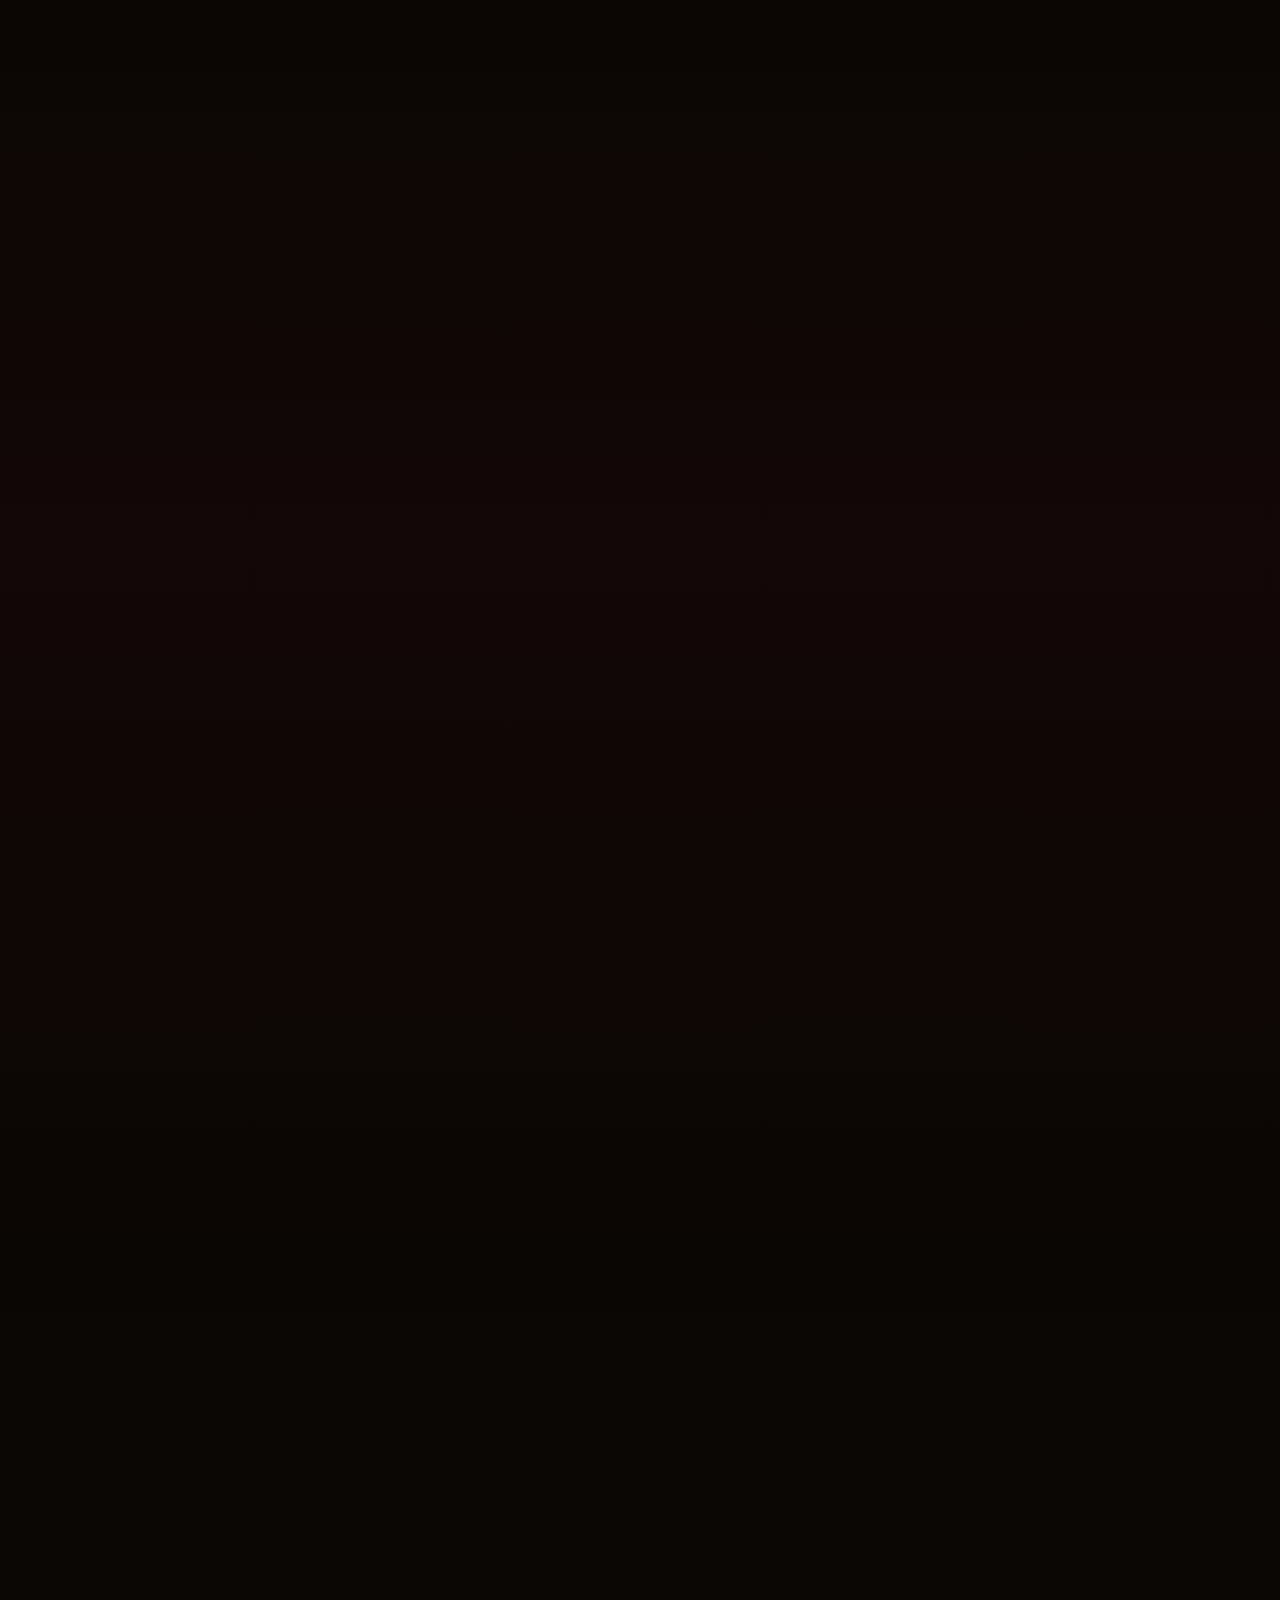
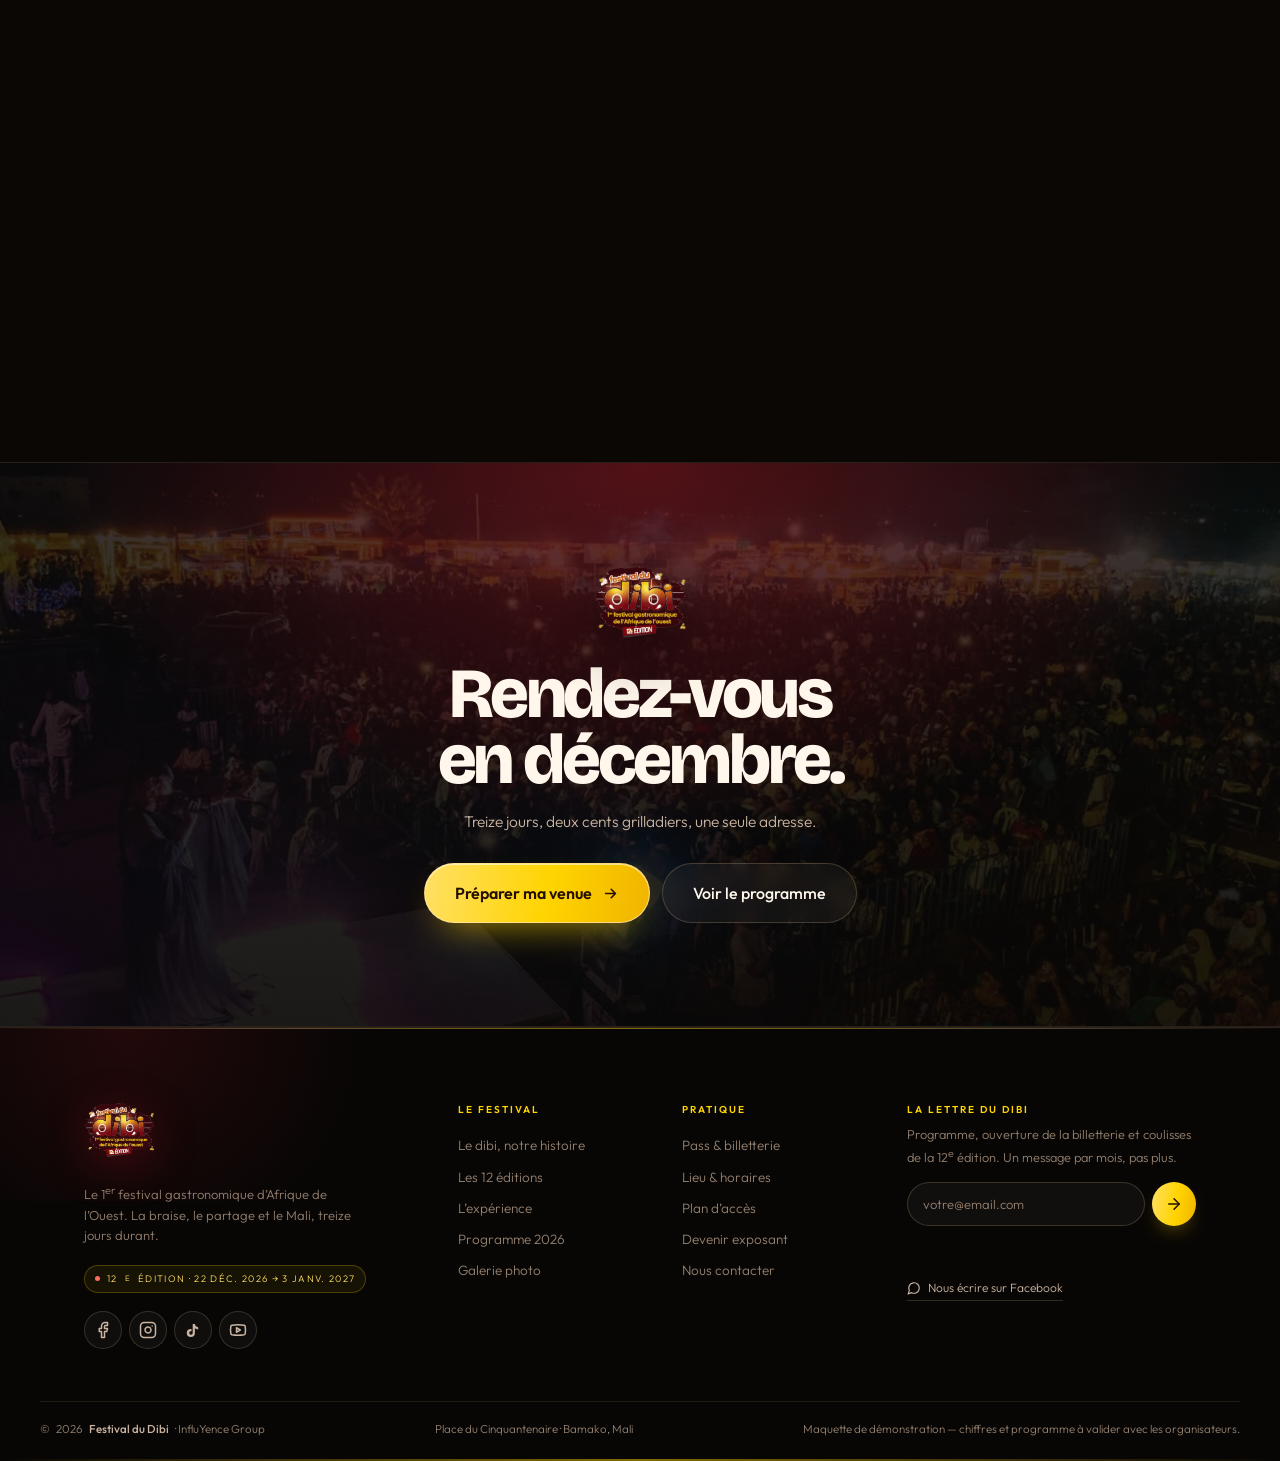
==== commit dc34e48a: "Police Kablammo sur FESTI DIBI et la mention 12e edition" ====
--- a/index.html
+++ b/index.html
@@ -27,7 +27,7 @@
 
 <link rel="preconnect" href="https://fonts.googleapis.com">
 <link rel="preconnect" href="https://fonts.gstatic.com" crossorigin>
-<link href="https://fonts.googleapis.com/css2?family=Plus+Jakarta+Sans:wght@500;600;700;800&family=Bricolage+Grotesque:opsz,wght@12..96,400;12..96,600;12..96,700;12..96,800&family=Outfit:wght@300;400;500;600&display=swap" rel="stylesheet">
+<link href="https://fonts.googleapis.com/css2?family=Kablammo&family=Plus+Jakarta+Sans:wght@500;600;700;800&family=Bricolage+Grotesque:opsz,wght@12..96,400;12..96,600;12..96,700;12..96,800&family=Outfit:wght@300;400;500;600&display=swap" rel="stylesheet">
 
 <link rel="preload" as="image" href="assets/photos/singer-blue-1600.webp" imagesrcset="assets/photos/singer-blue-800.webp 800w, assets/photos/singer-blue-1600.webp 1600w" imagesizes="(max-width: 1080px) 92vw, 30vw">
 
--- a/css/header.css
+++ b/css/header.css
@@ -50,10 +50,10 @@
 .sh__name{
   position:absolute;left:50%;top:50%;
   transform:translate(-50%,-50%);
-  font-family:"Plus Jakarta Sans",var(--font-display),sans-serif;
-  font-weight:800;
-  font-size:clamp(22px,2.2vw,30px);
-  letter-spacing:.02em;
+  font-family:"Kablammo",var(--font-display),cursive;
+  font-weight:400;
+  font-size:clamp(24px,2.2vw,32px);
+  letter-spacing:.01em;
   text-transform:uppercase;
   line-height:1;
   background:linear-gradient(180deg,#FFF0A8 0%,#FFD400 26%,#FF9A1F 58%,#FF5A1F 78%,#E11D2E 100%);
@@ -95,8 +95,8 @@
 
 .sh__tagline{display:grid;gap:2px;min-width:0}
 .sh__tagline b{
-  font-family:"Plus Jakarta Sans",var(--font-display),sans-serif;
-  font-size:15px;font-weight:700;letter-spacing:.1em;text-transform:uppercase;
+  font-family:"Kablammo",var(--font-display),cursive;
+  font-size:16px;font-weight:400;letter-spacing:.02em;text-transform:uppercase;
   line-height:1.05;
   background:linear-gradient(180deg,#FFF0A8 0%,#FFD400 26%,#FF9A1F 58%,#FF5A1F 78%,#E11D2E 100%);
   -webkit-background-clip:text;background-clip:text;
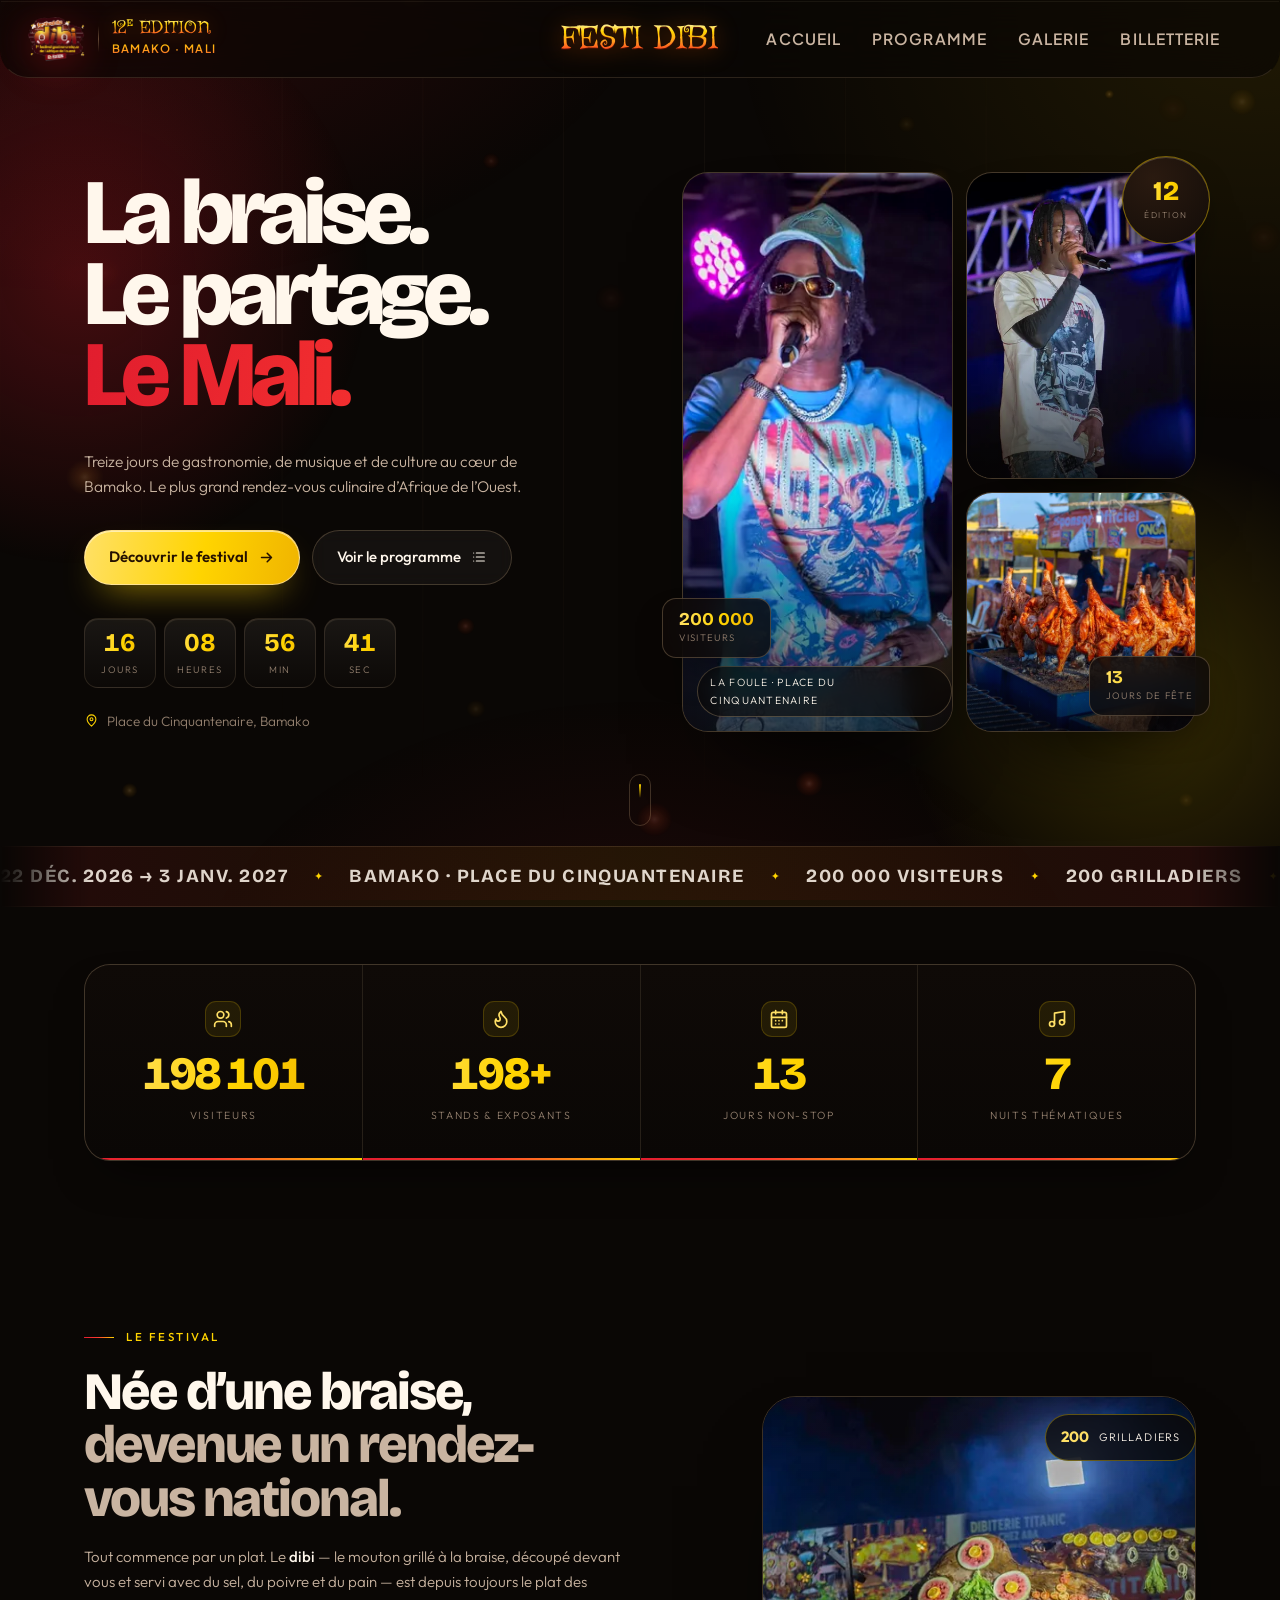
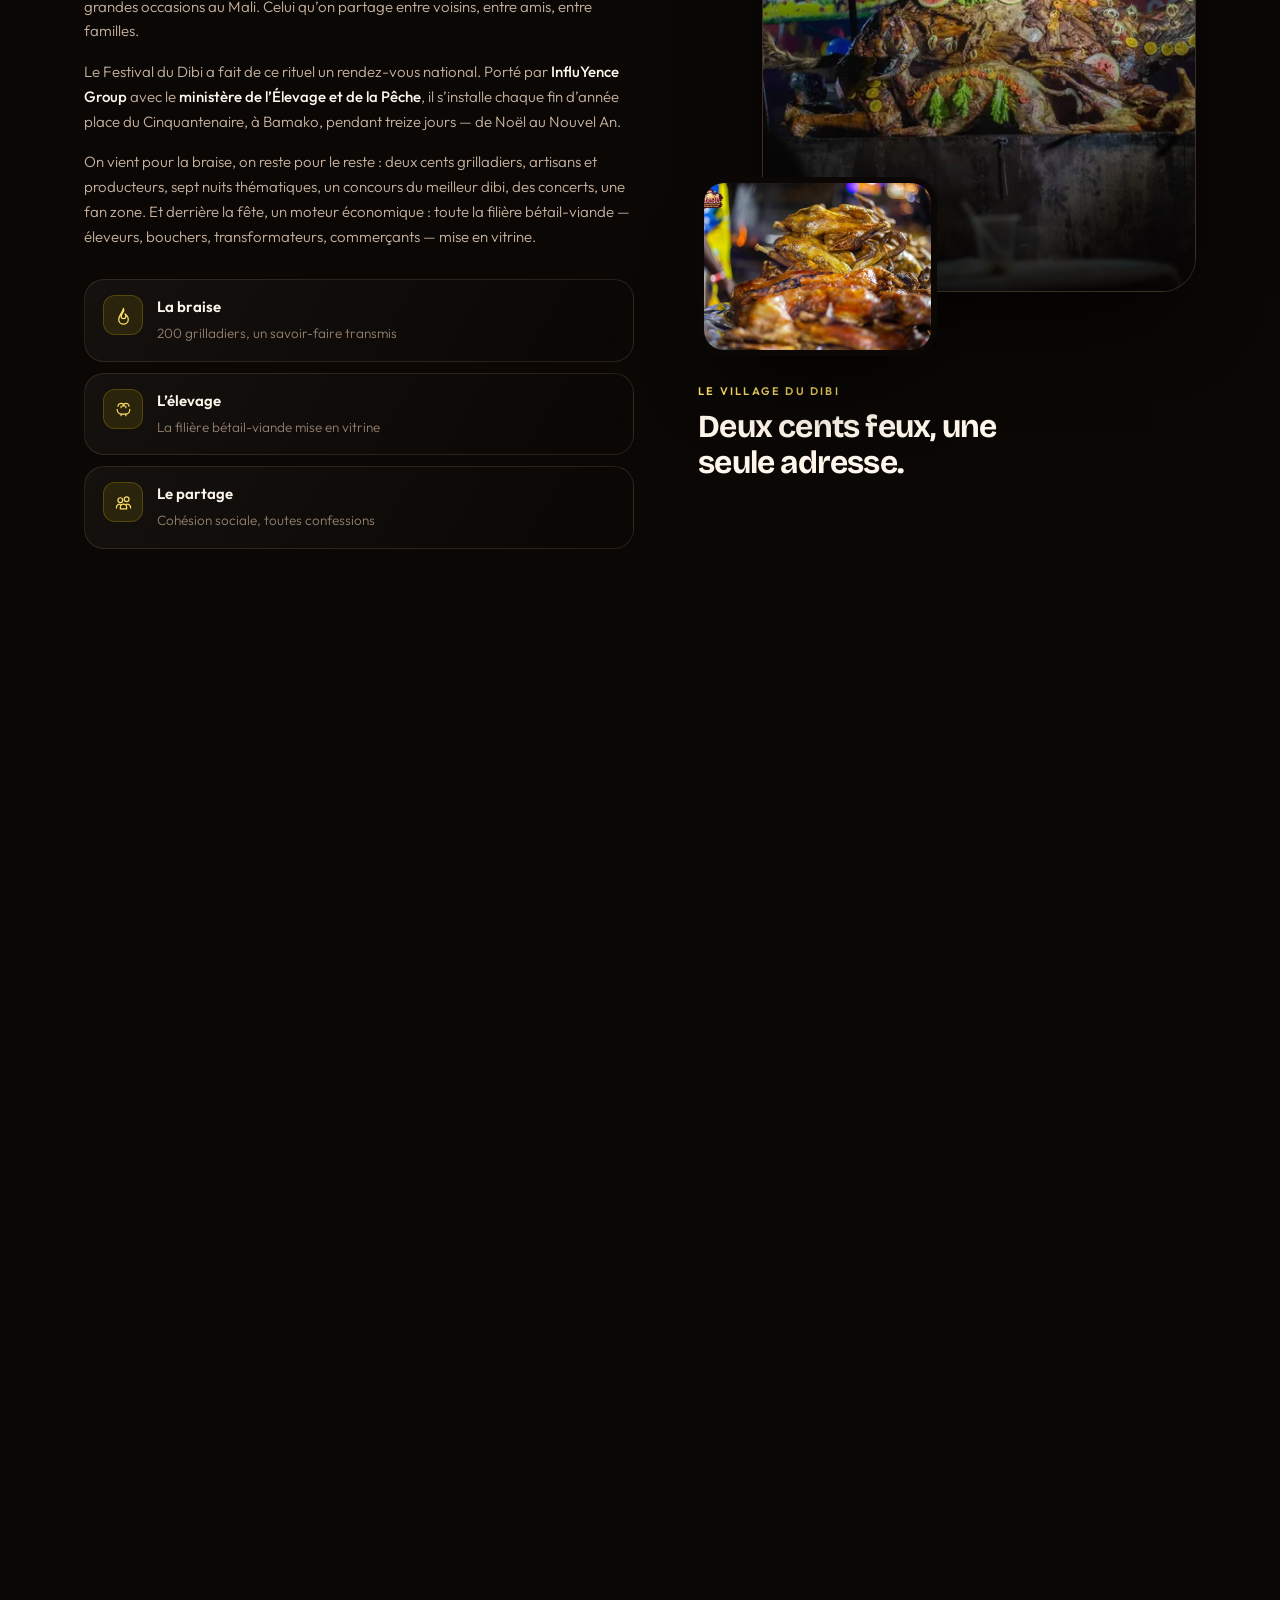
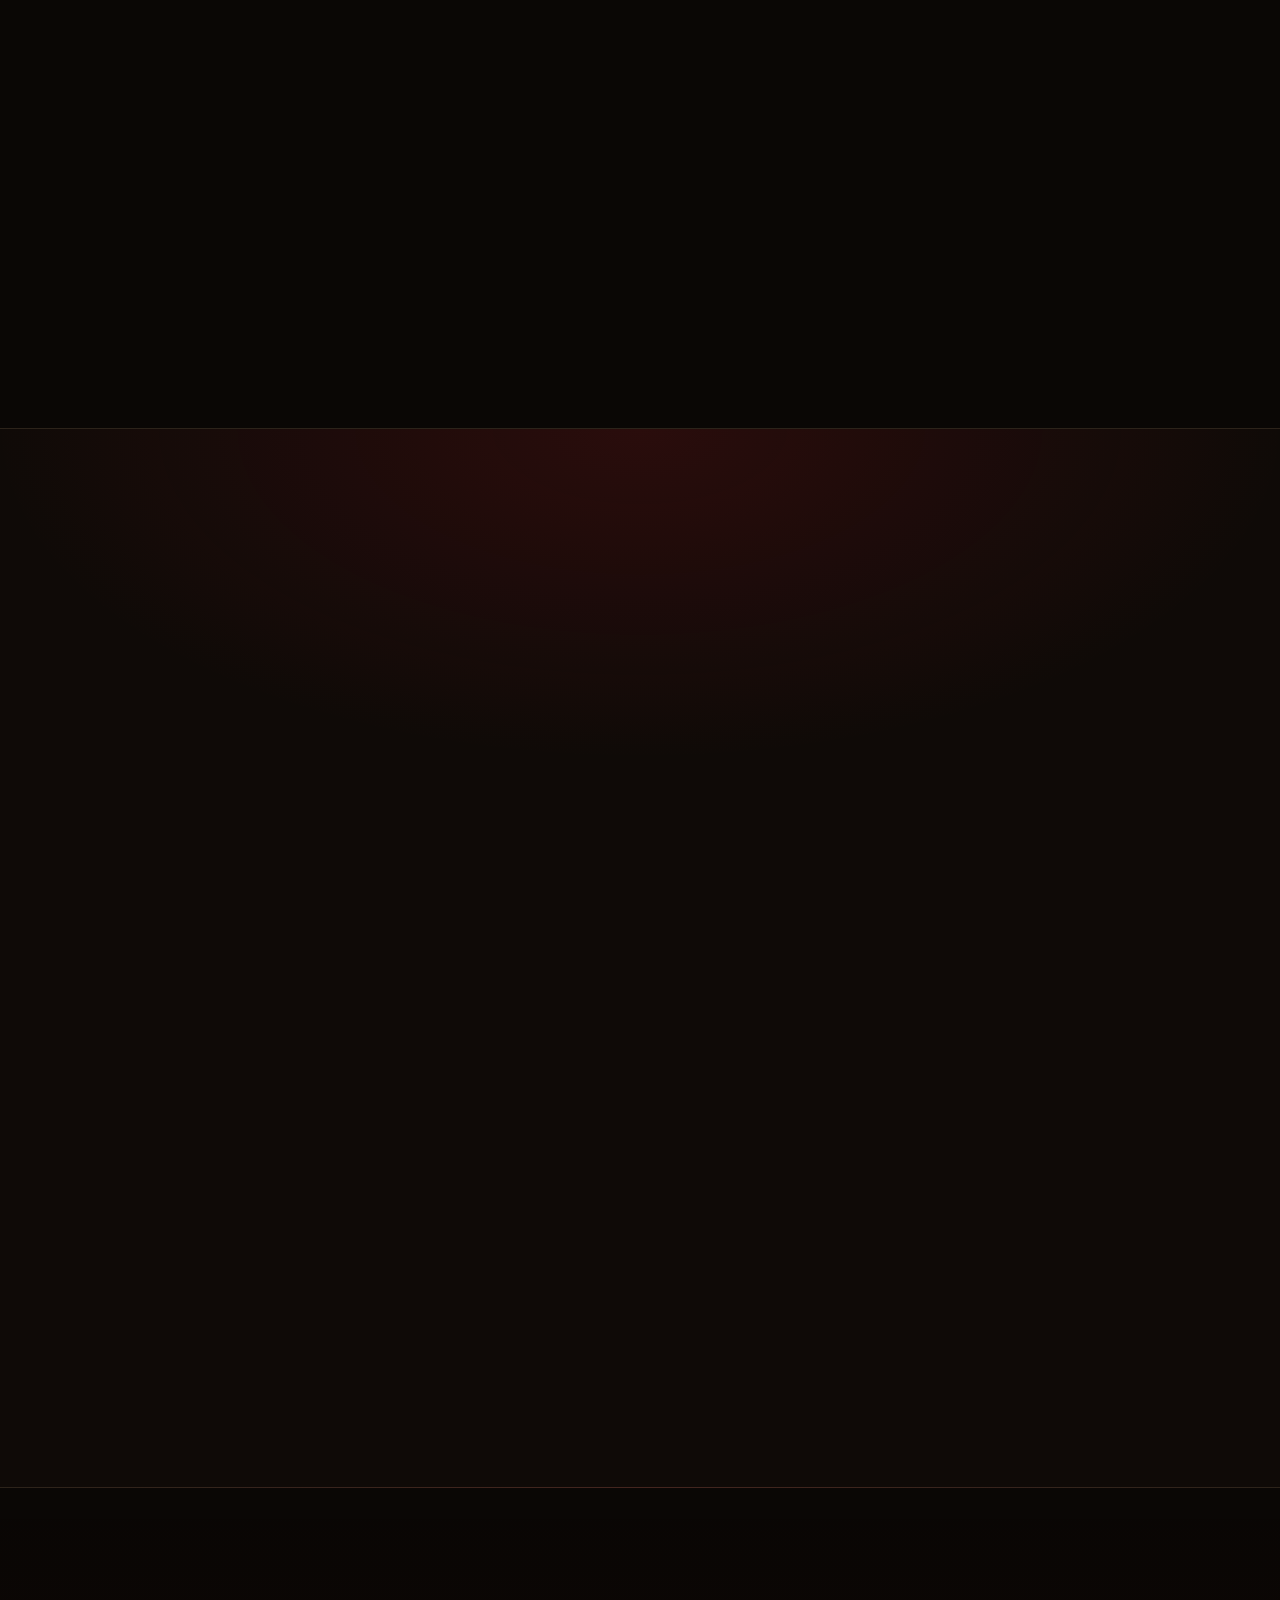
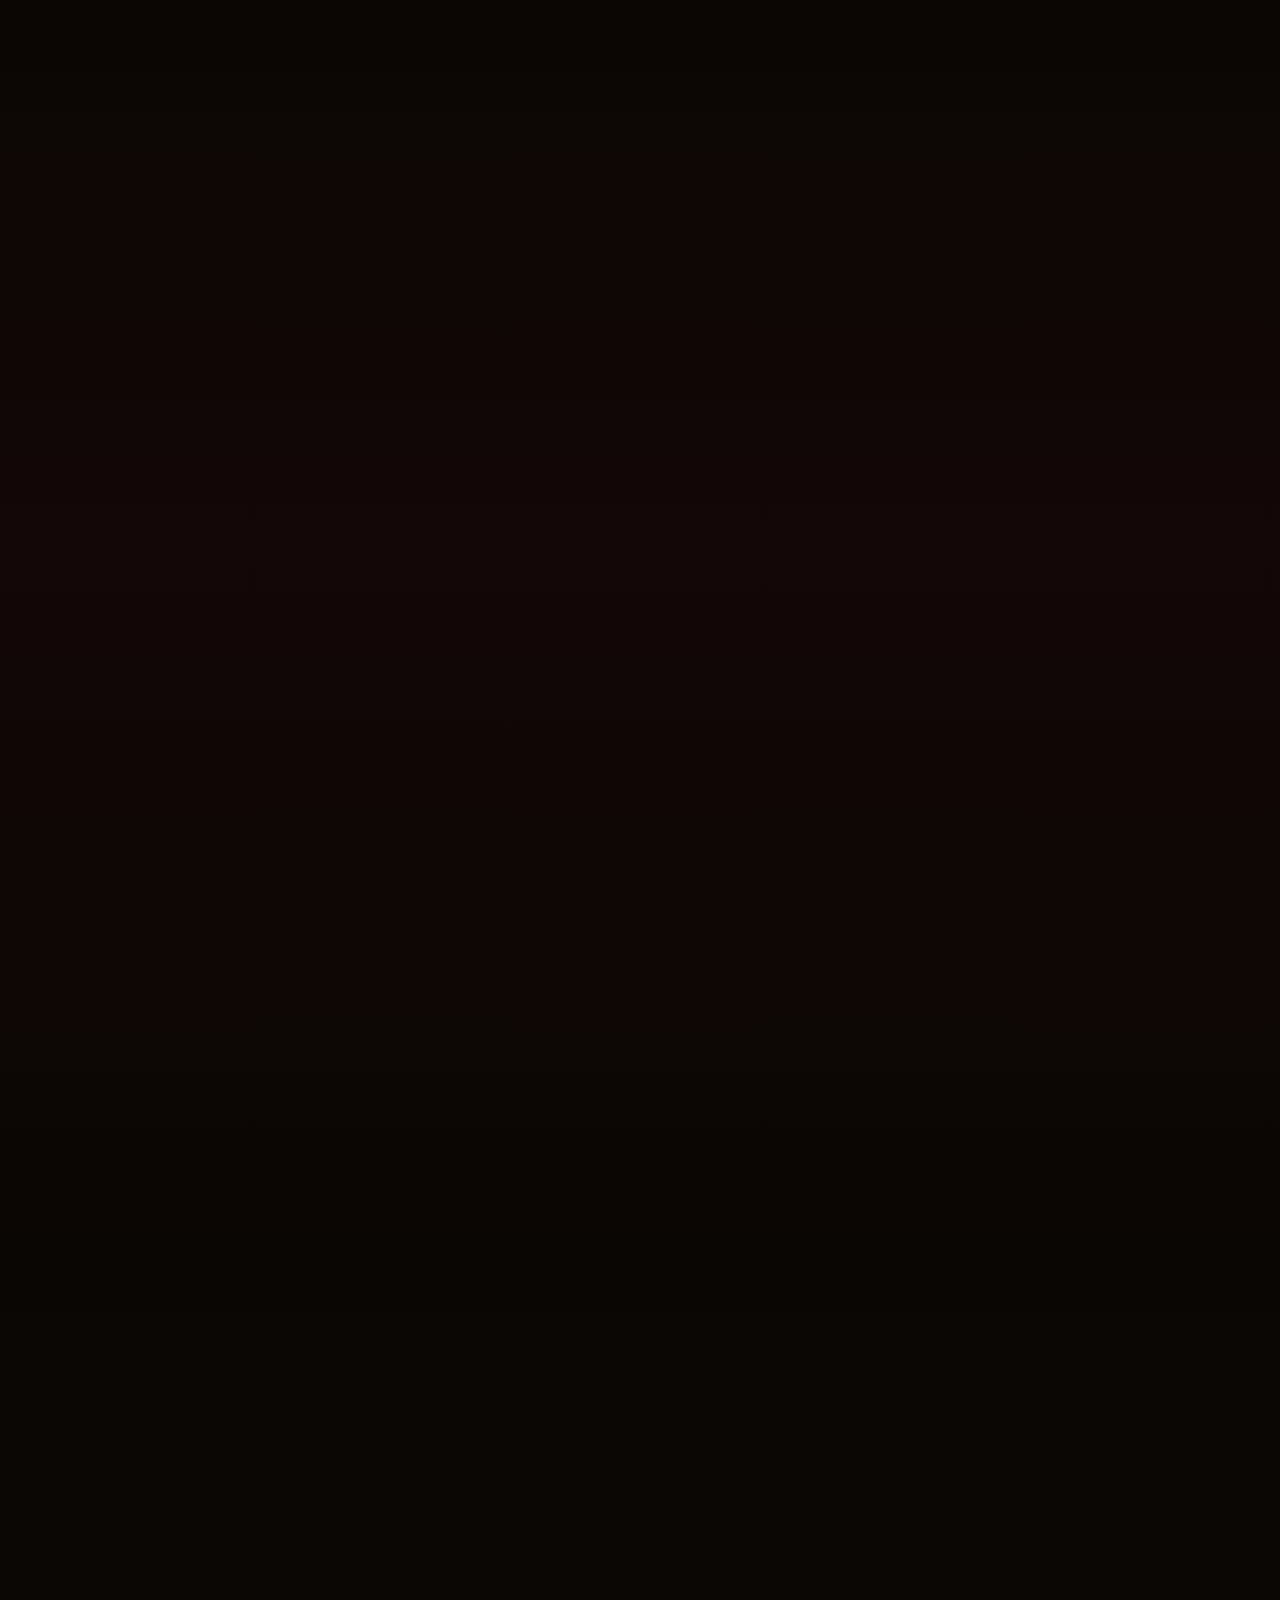
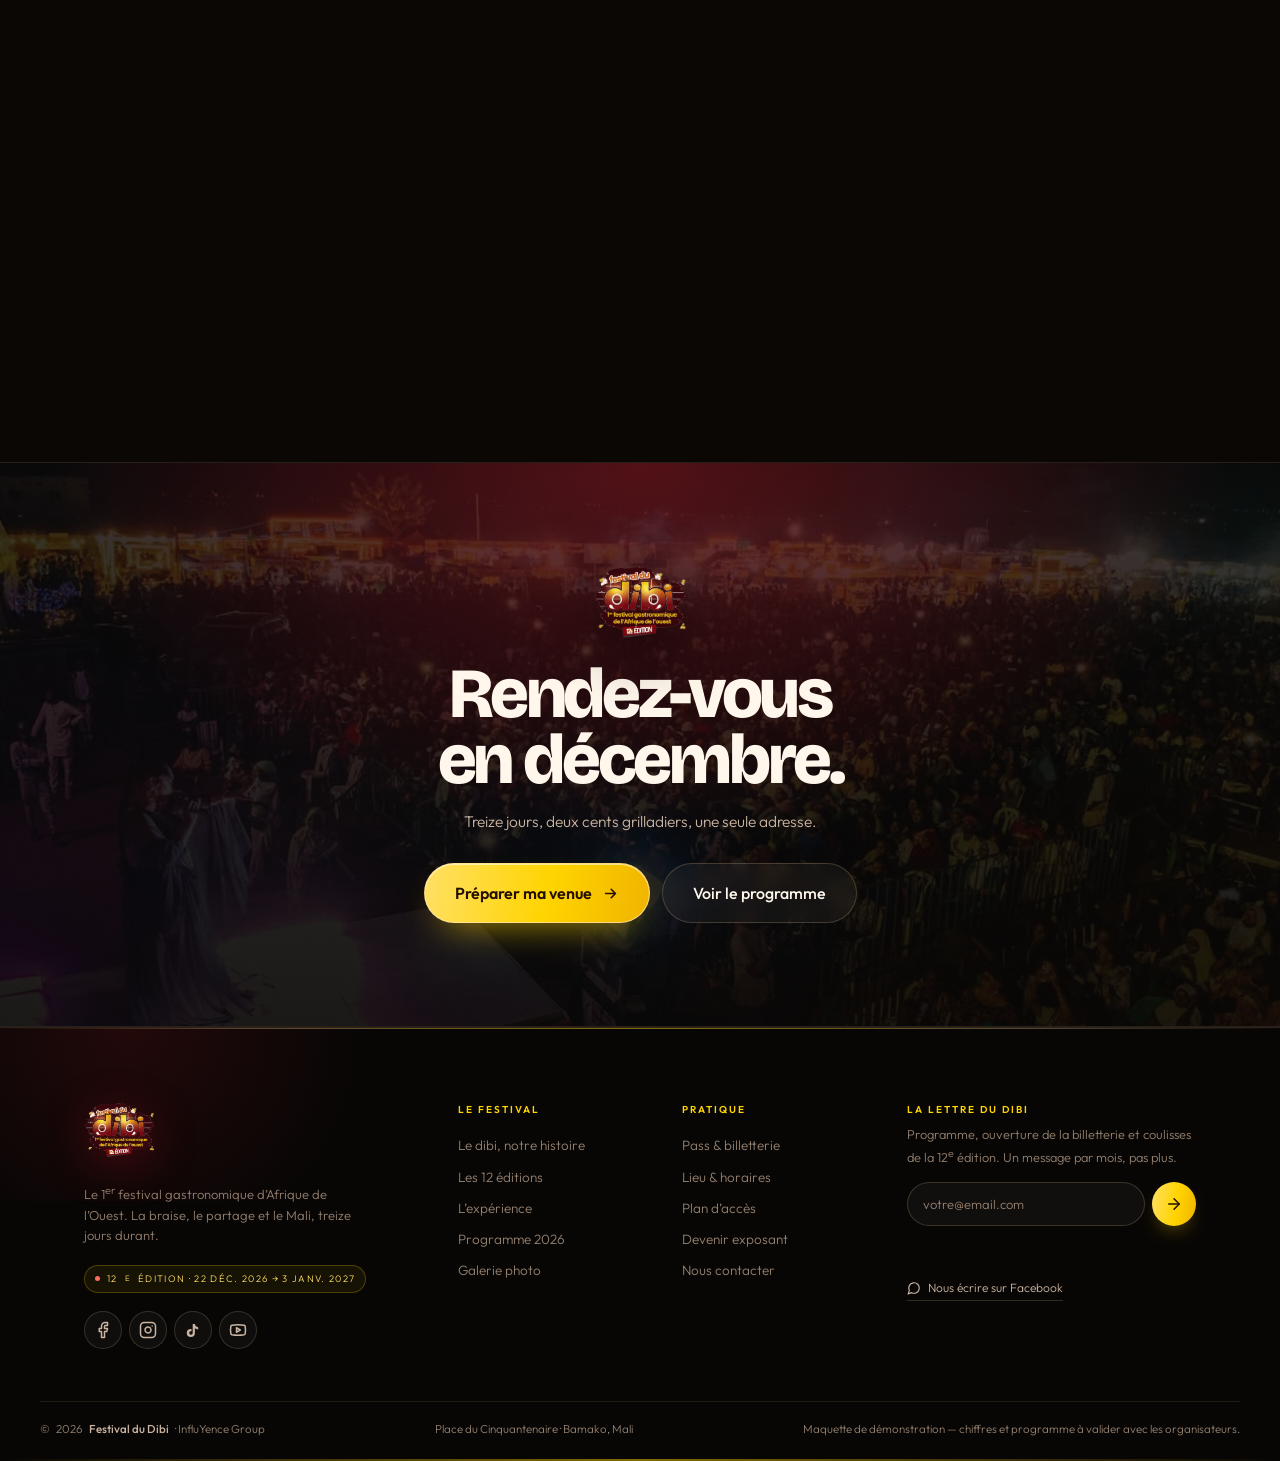
==== commit 93301530: "Police Griffy a la place de Kablammo sur FESTI DIBI et la mention 12e edition" ====
--- a/index.html
+++ b/index.html
@@ -27,7 +27,7 @@
 
 <link rel="preconnect" href="https://fonts.googleapis.com">
 <link rel="preconnect" href="https://fonts.gstatic.com" crossorigin>
-<link href="https://fonts.googleapis.com/css2?family=Kablammo&family=Plus+Jakarta+Sans:wght@500;600;700;800&family=Bricolage+Grotesque:opsz,wght@12..96,400;12..96,600;12..96,700;12..96,800&family=Outfit:wght@300;400;500;600&display=swap" rel="stylesheet">
+<link href="https://fonts.googleapis.com/css2?family=Griffy&family=Plus+Jakarta+Sans:wght@500;600;700;800&family=Bricolage+Grotesque:opsz,wght@12..96,400;12..96,600;12..96,700;12..96,800&family=Outfit:wght@300;400;500;600&display=swap" rel="stylesheet">
 
 <link rel="preload" as="image" href="assets/photos/singer-blue-1600.webp" imagesrcset="assets/photos/singer-blue-800.webp 800w, assets/photos/singer-blue-1600.webp 1600w" imagesizes="(max-width: 1080px) 92vw, 30vw">
 
--- a/css/header.css
+++ b/css/header.css
@@ -50,10 +50,10 @@
 .sh__name{
   position:absolute;left:50%;top:50%;
   transform:translate(-50%,-50%);
-  font-family:"Kablammo",var(--font-display),cursive;
+  font-family:"Griffy",var(--font-display),cursive;
   font-weight:400;
-  font-size:clamp(24px,2.2vw,32px);
-  letter-spacing:.01em;
+  font-size:clamp(26px,2.4vw,34px);
+  letter-spacing:.02em;
   text-transform:uppercase;
   line-height:1;
   background:linear-gradient(180deg,#FFF0A8 0%,#FFD400 26%,#FF9A1F 58%,#FF5A1F 78%,#E11D2E 100%);
@@ -95,8 +95,8 @@
 
 .sh__tagline{display:grid;gap:2px;min-width:0}
 .sh__tagline b{
-  font-family:"Kablammo",var(--font-display),cursive;
-  font-size:16px;font-weight:400;letter-spacing:.02em;text-transform:uppercase;
+  font-family:"Griffy",var(--font-display),cursive;
+  font-size:17px;font-weight:400;letter-spacing:.03em;text-transform:uppercase;
   line-height:1.05;
   background:linear-gradient(180deg,#FFF0A8 0%,#FFD400 26%,#FF9A1F 58%,#FF5A1F 78%,#E11D2E 100%);
   -webkit-background-clip:text;background-clip:text;
